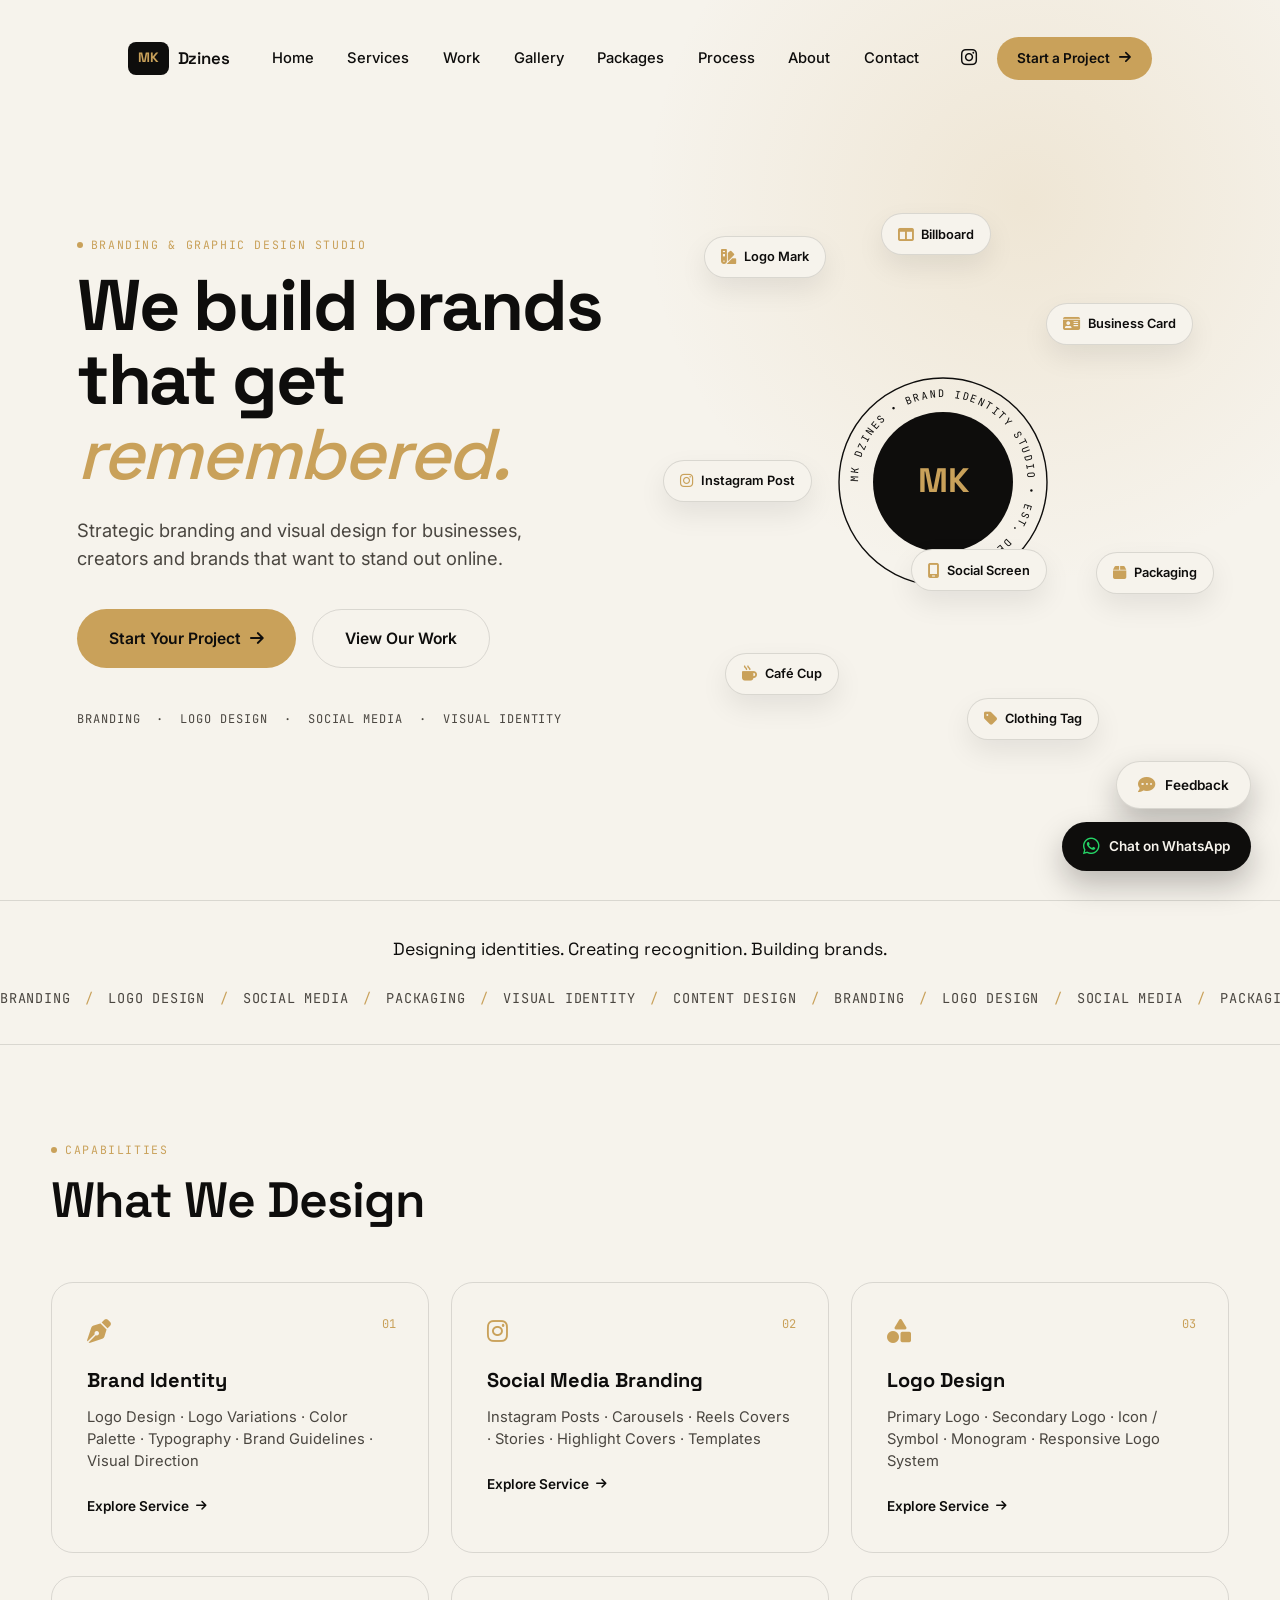
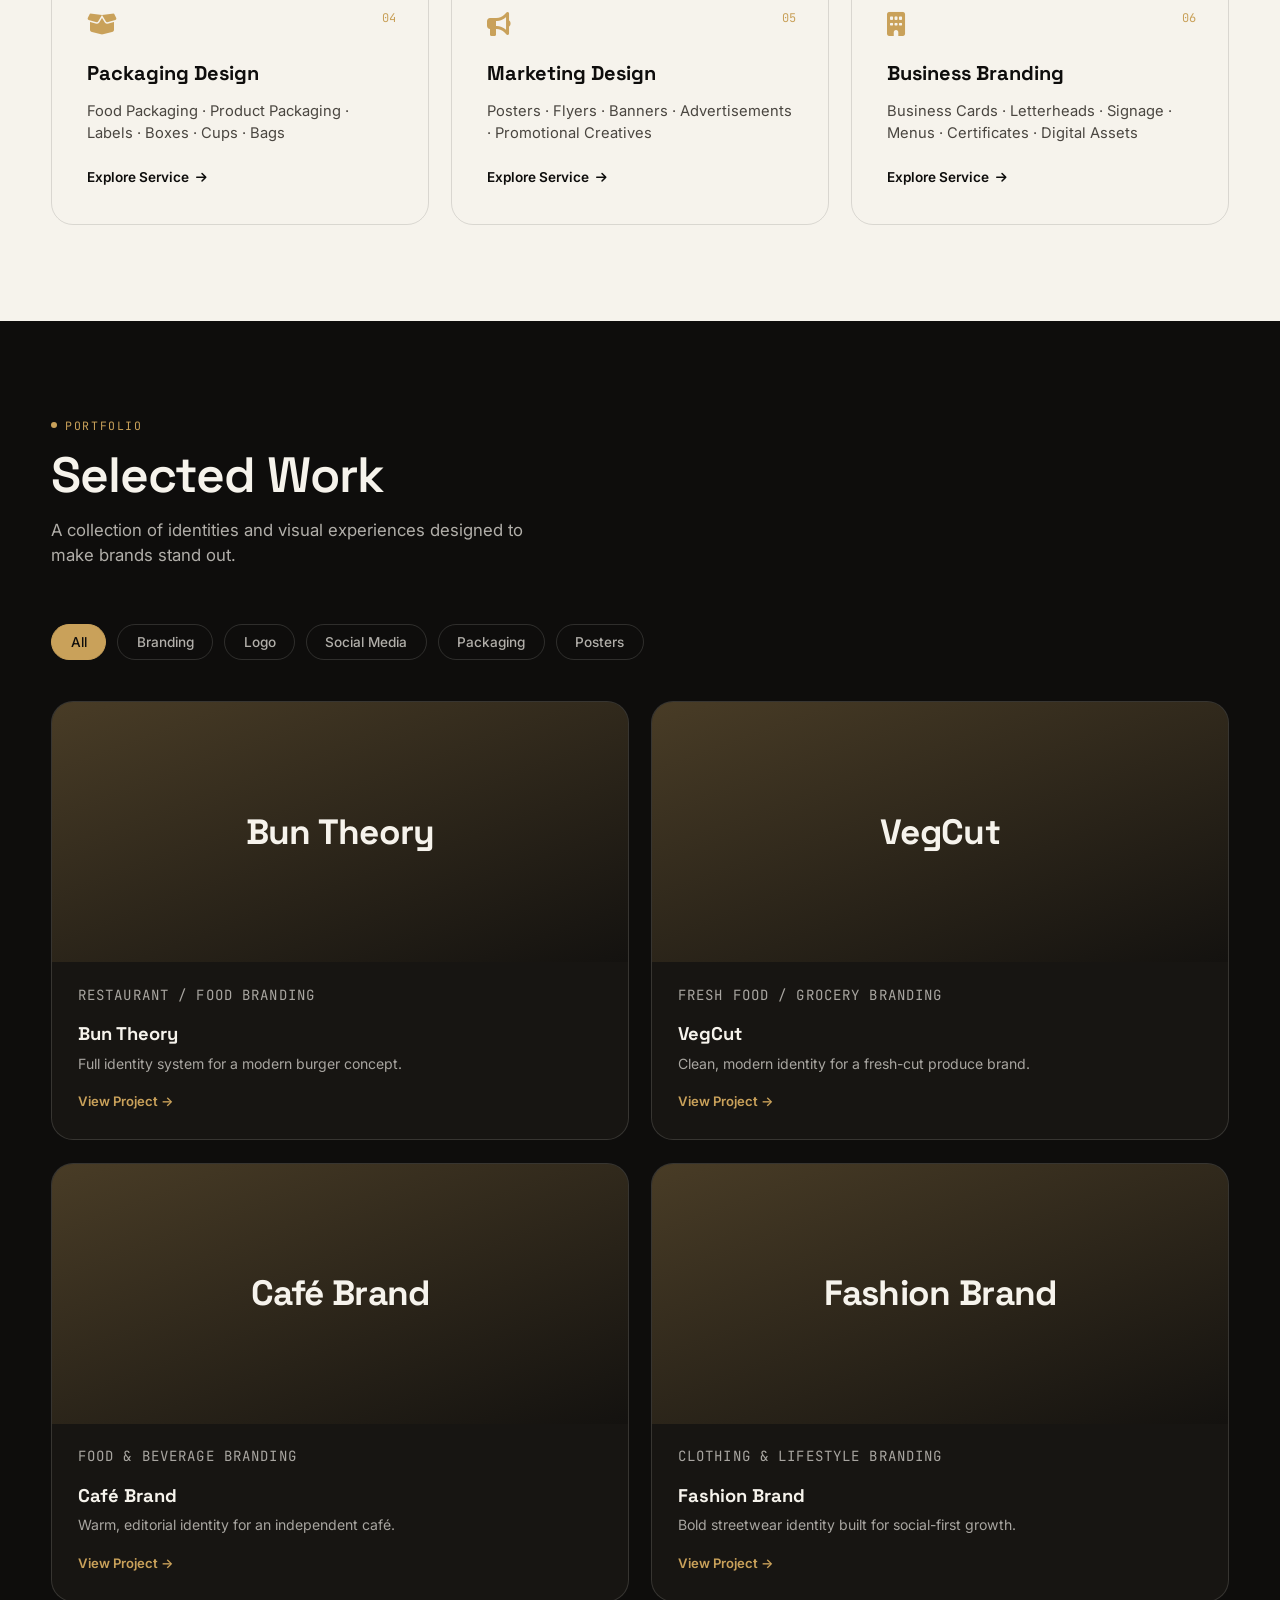
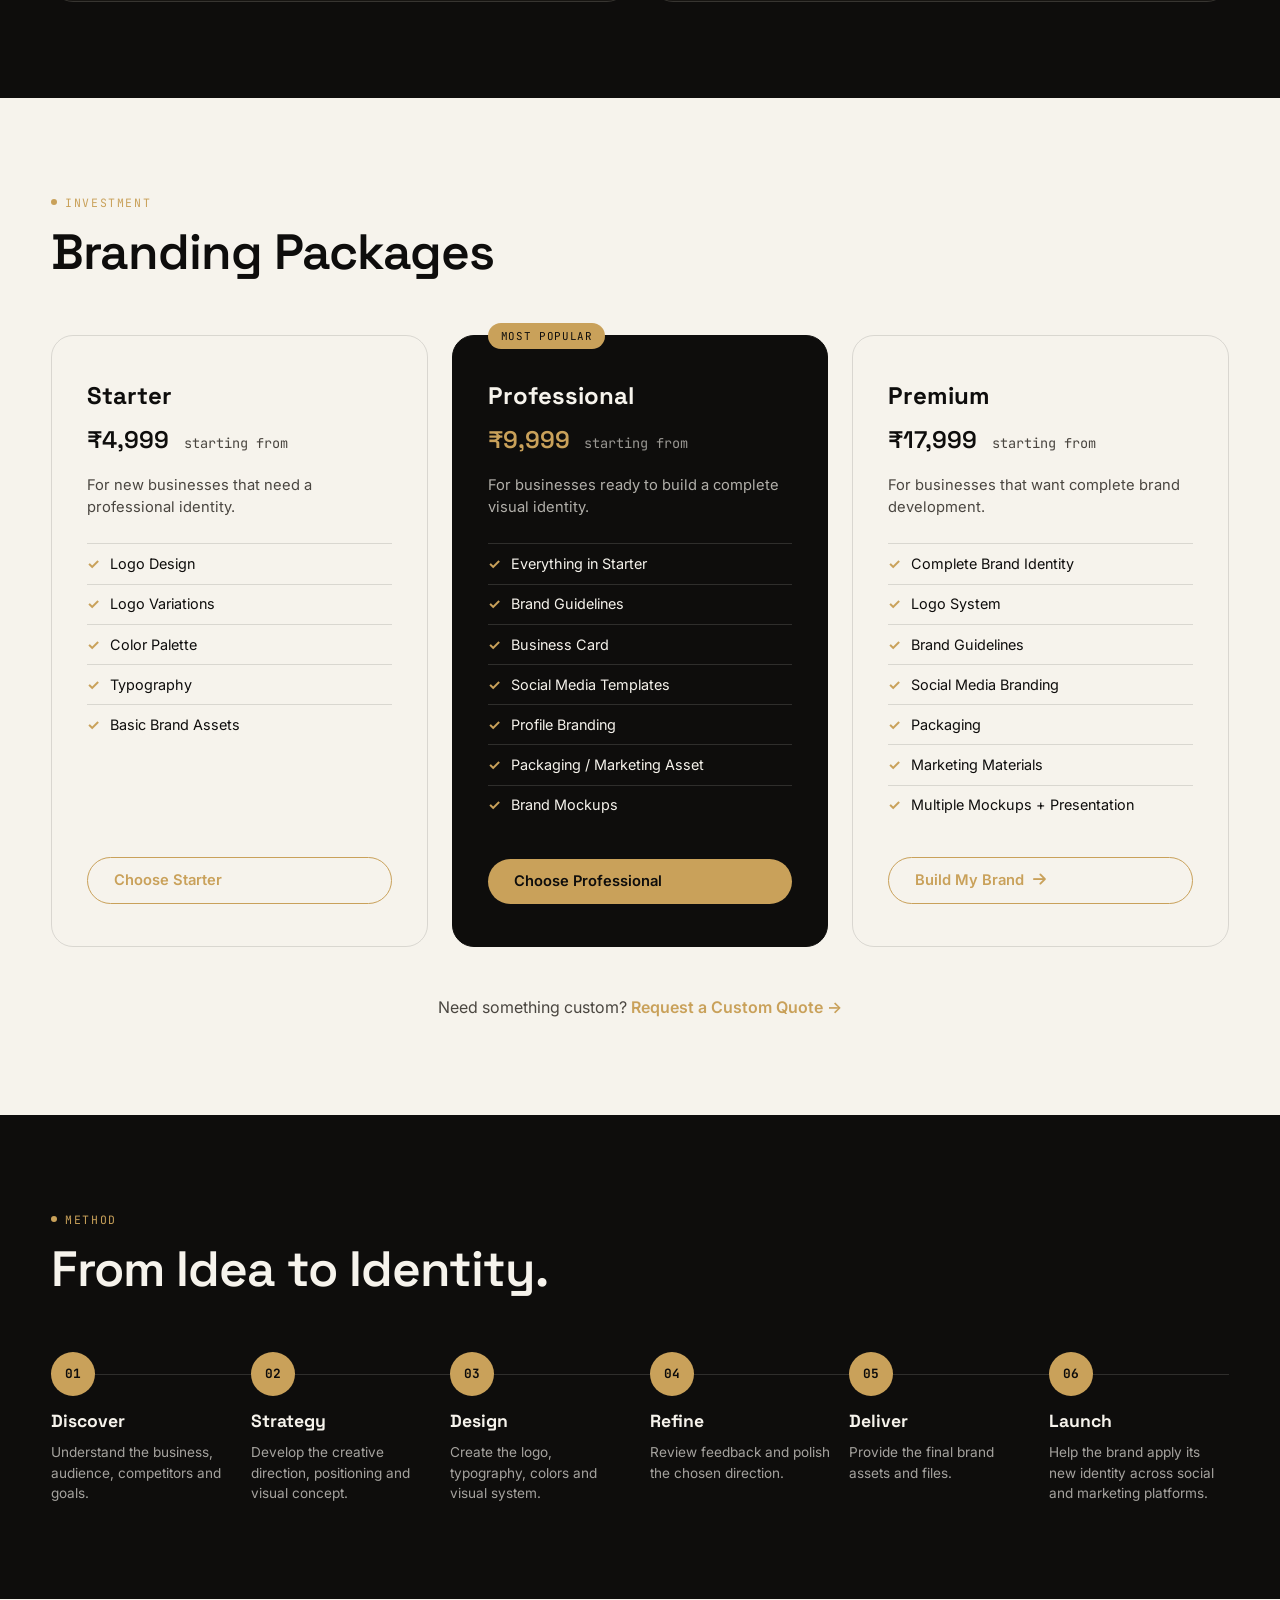
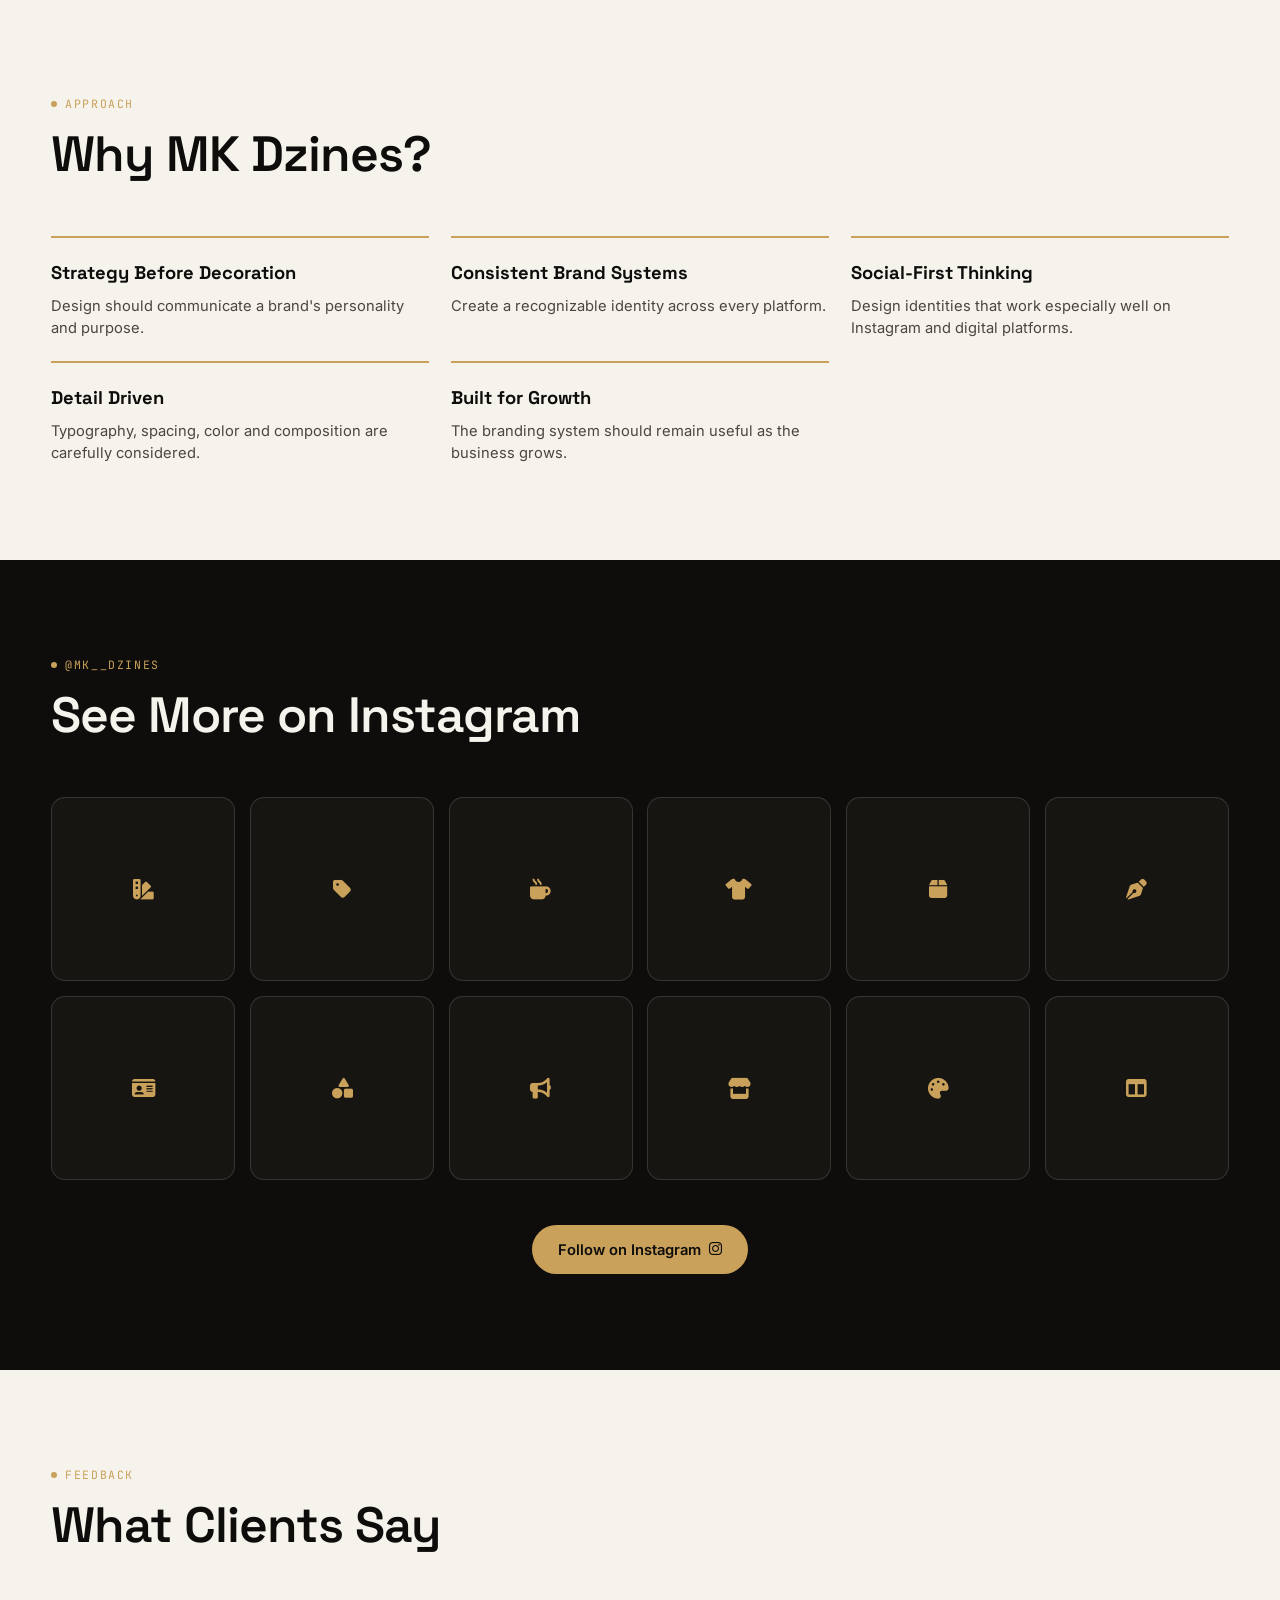
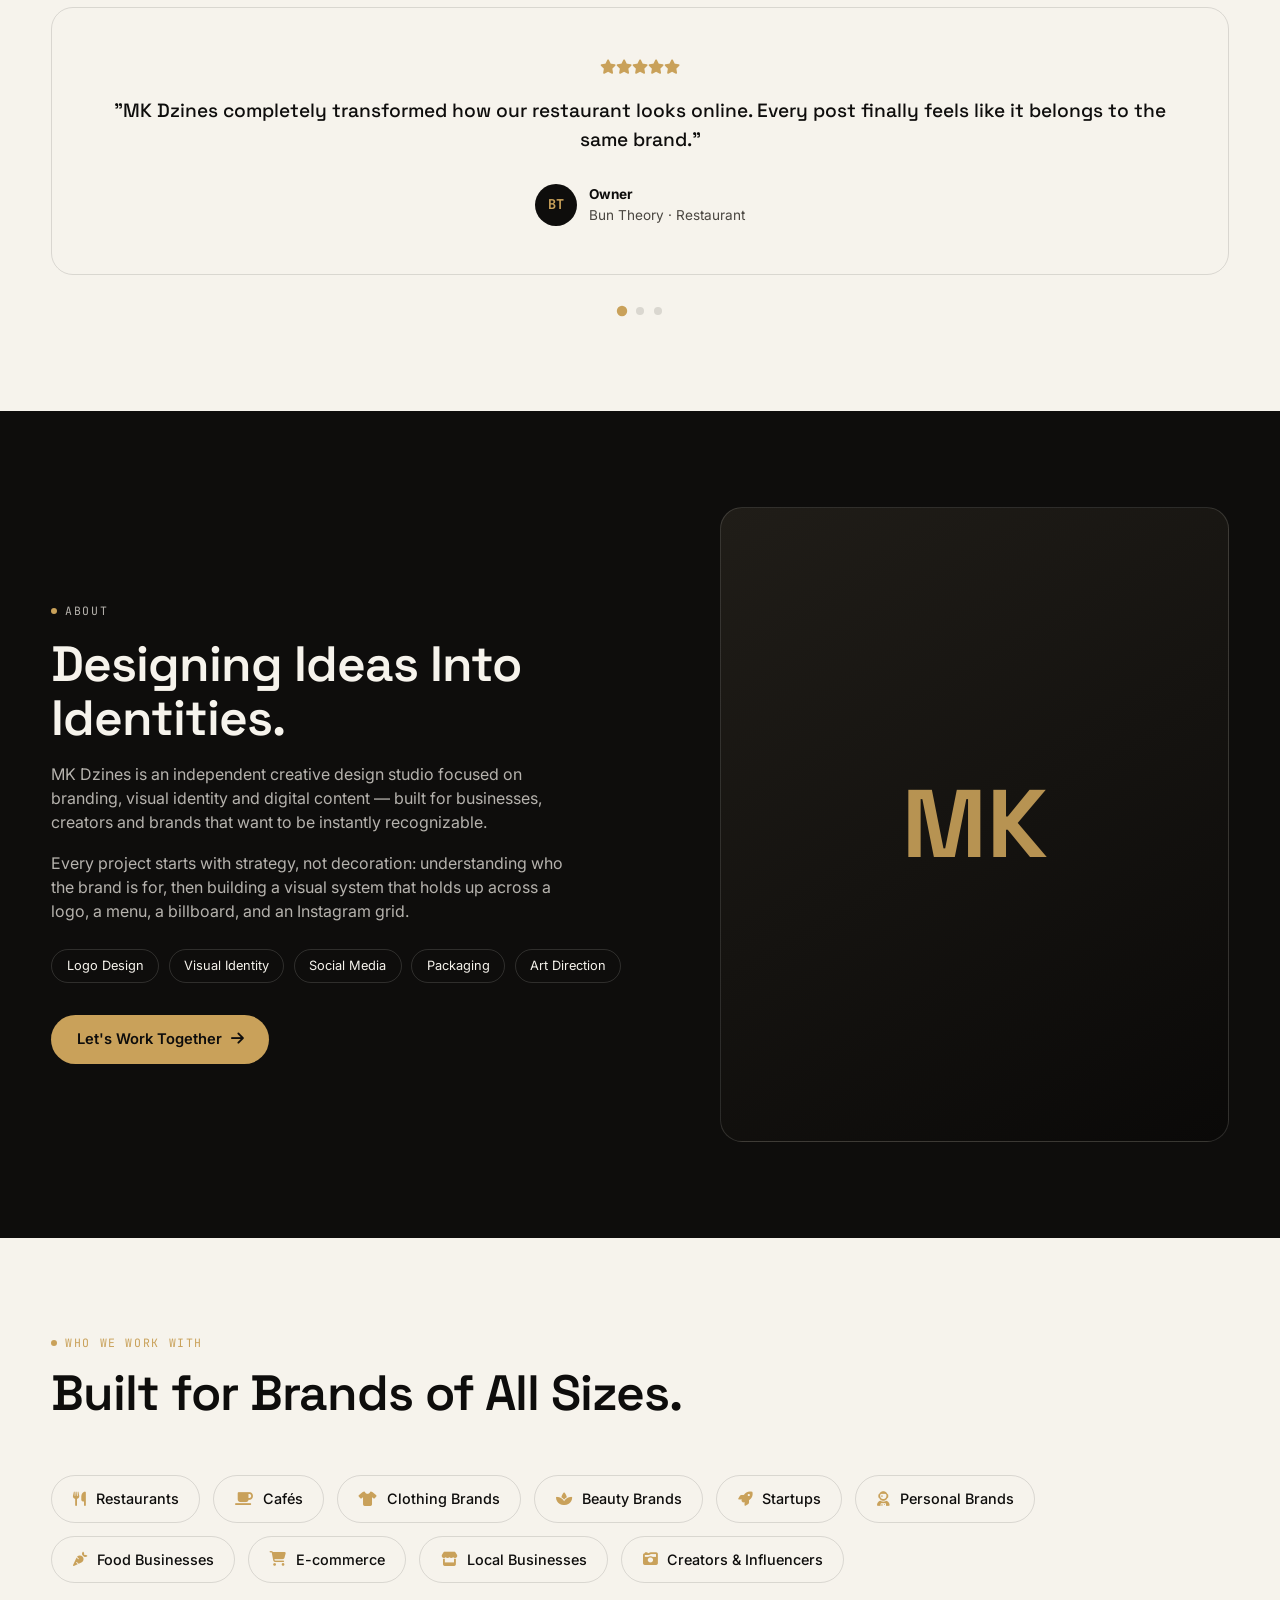
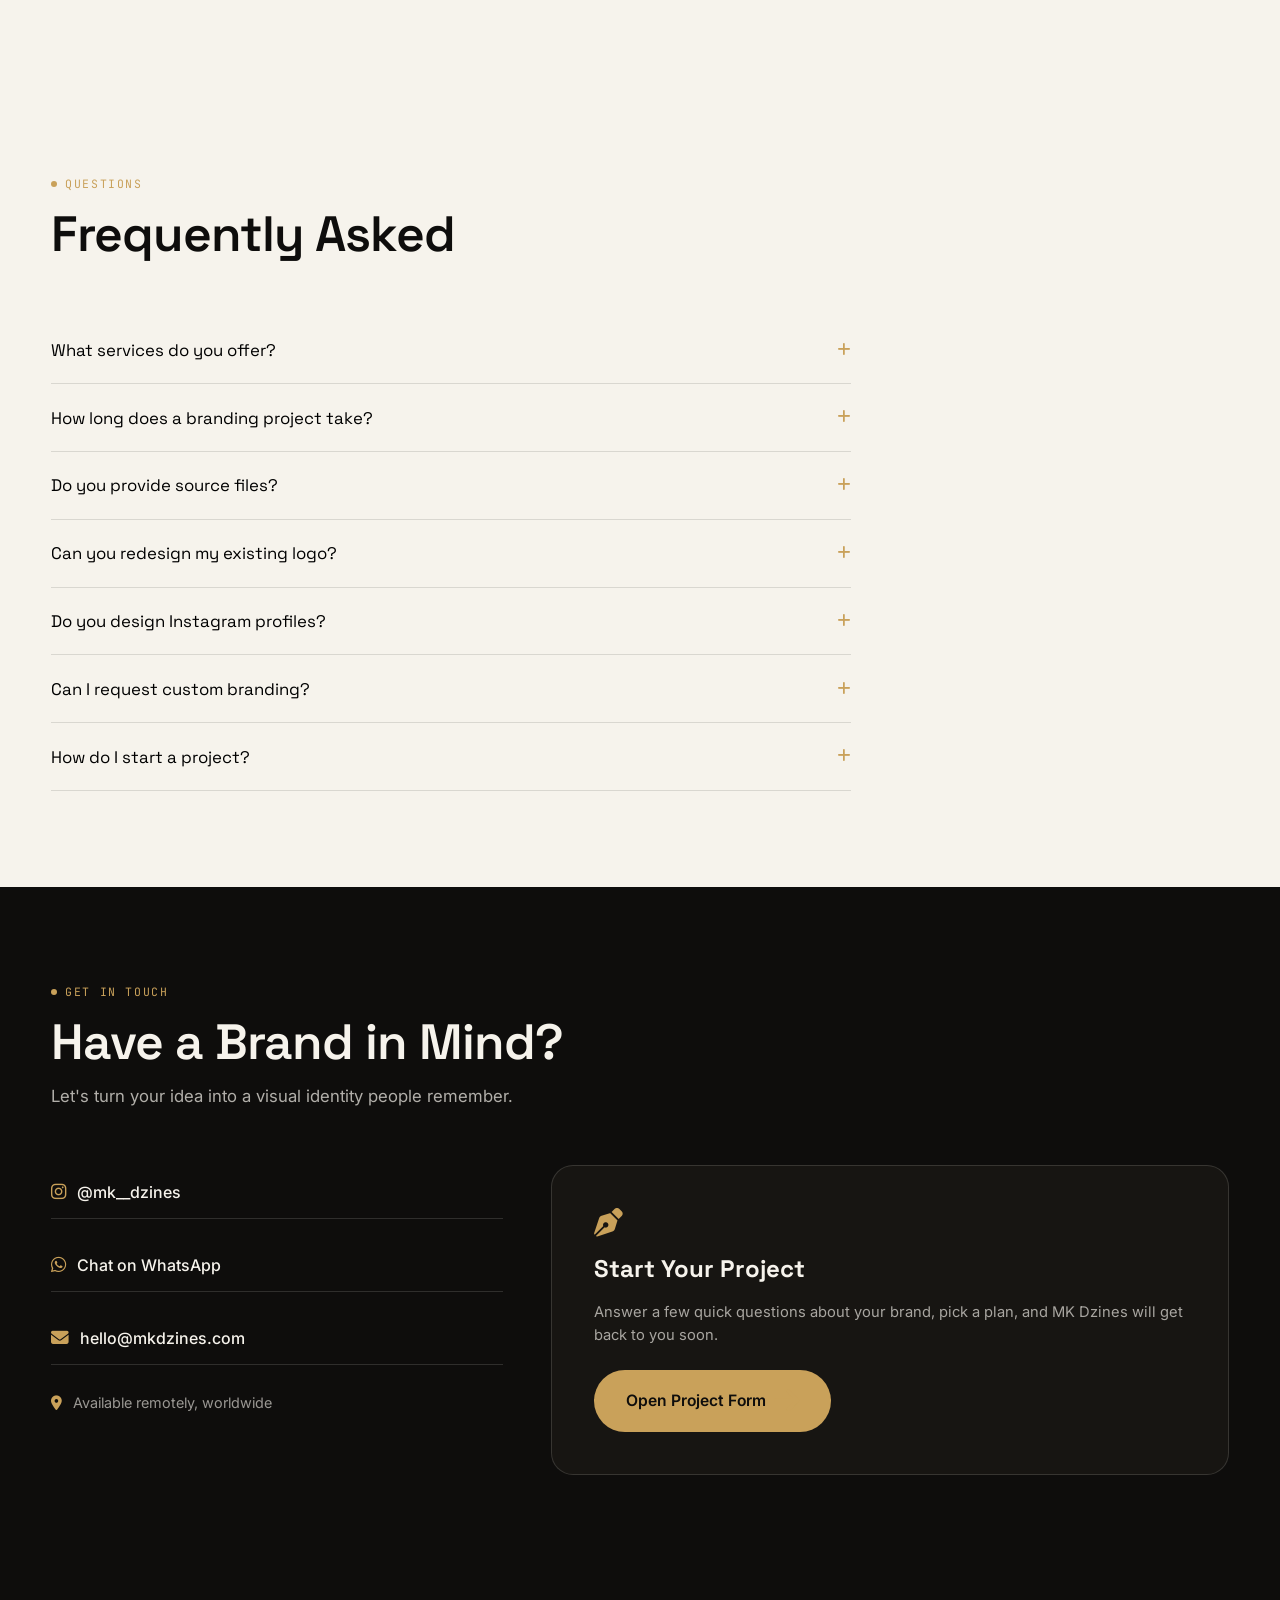
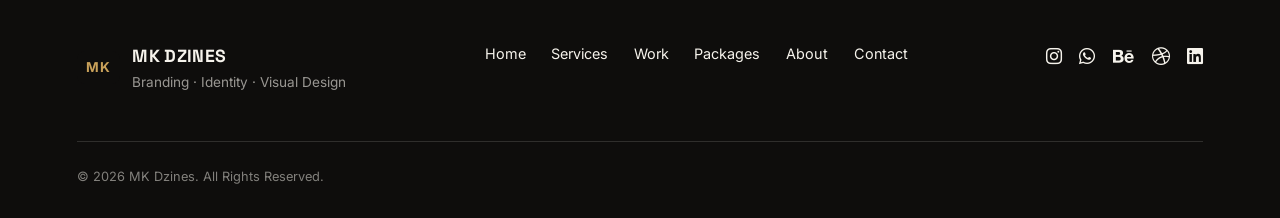
==== index.html @ af1e1bf8 "Update index.html" ====
<!DOCTYPE html>
<html lang="en">
<head>
<meta charset="UTF-8">
<meta name="viewport" content="width=device-width, initial-scale=1.0">
<title>MK Dzines — Branding & Graphic Design Studio</title>
<meta name="description" content="MK Dzines creates professional brand identities, logo designs, social media branding and visual experiences for modern businesses and creators.">
<meta property="og:title" content="MK Dzines — Branding & Graphic Design Studio">
<meta property="og:description" content="Strategic branding and visual design for businesses, creators and brands that want to stand out online.">
<link rel="preconnect" href="https://fonts.googleapis.com">
<link rel="preconnect" href="https://fonts.gstatic.com" crossorigin>
<link href="https://fonts.googleapis.com/css2?family=Space+Grotesk:wght@400;500;600;700&family=Inter:wght@400;500;600;700&family=JetBrains+Mono:wght@400;500&display=swap" rel="stylesheet">
<link rel="stylesheet" href="https://cdnjs.cloudflare.com/ajax/libs/font-awesome/6.5.1/css/all.min.css">
<link rel="stylesheet" href="style.css">
<link rel="stylesheet" href="responsive.css">
</head>
<body>

<!-- ===== NAV ===== -->
<header class="site-header" id="siteHeader">
  <div class="nav-wrap">
    <a href="#home" class="logo">
      <span class="logo-mark">MK</span>
      <span class="logo-text">Dzines</span>
    </a>

    <nav class="nav-links" id="navLinks">
      <a href="#home">Home</a>
      <a href="#services">Services</a>
      <a href="#work">Work</a>
      <a href="gallery.html">Gallery</a>
      <a href="#packages">Packages</a>
      <a href="#process">Process</a>
      <a href="#about">About</a>
      <a href="#contact">Contact</a>
    </nav>

    <div class="nav-right">
      <a href="https://instagram.com/mk__dzines" target="_blank" rel="noopener" class="ig-icon" aria-label="Instagram">
        <i class="fa-brands fa-instagram"></i>
      </a>
      <a href="#" class="btn btn-gold nav-cta js-open-project">Start a Project <i class="fa-solid fa-arrow-right"></i></a>
      <button class="hamburger" id="hamburger" aria-label="Open menu" aria-expanded="false">
        <span></span><span></span><span></span>
      </button>
    </div>
  </div>
</header>

<!-- ===== MOBILE MENU ===== -->
<div class="mobile-menu" id="mobileMenu">
  <a href="#home">Home</a>
  <a href="#services">Services</a>
  <a href="#work">Work</a>
  <a href="gallery.html">Gallery</a>
  <a href="#packages">Packages</a>
  <a href="#process">Process</a>
  <a href="#about">About</a>
  <a href="#contact">Contact</a>
  <a href="#" class="btn btn-gold js-open-project" style="margin-top:1.5rem;">Start a Project</a>
  <a href="https://instagram.com/mk__dzines" target="_blank" rel="noopener" class="mobile-ig"><i class="fa-brands fa-instagram"></i> @mk__dzines</a>
</div>

<!-- ===== HERO ===== -->
<section class="hero" id="home">
  <div class="hero-inner">
    <p class="eyebrow"><span class="eyebrow-dot"></span>Branding &amp; Graphic Design Studio</p>
    <h1 class="hero-headline">We build brands<br>that get <span class="ital">remembered.</span></h1>
    <p class="hero-sub">Strategic branding and visual design for businesses, creators and brands that want to stand out online.</p>

    <div class="hero-ctas">
      <a href="#" class="btn btn-gold btn-lg js-open-project">Start Your Project <i class="fa-solid fa-arrow-right"></i></a>
      <a href="#work" class="btn btn-ghost btn-lg">View Our Work</a>
    </div>

    <p class="hero-credibility">Branding &nbsp;·&nbsp; Logo Design &nbsp;·&nbsp; Social Media &nbsp;·&nbsp; Visual Identity</p>
  </div>

  <div class="hero-stage" id="heroStage">
    <div class="stamp-wrap">
      <svg class="stamp" viewBox="0 0 220 220" id="stampSvg">
        <defs>
          <path id="stampCircle" d="M 110, 110 m -85, 0 a 85,85 0 1,1 170,0 a 85,85 0 1,1 -170,0"/>
        </defs>
        <circle cx="110" cy="110" r="104" class="stamp-ring-outer"/>
        <circle cx="110" cy="110" r="70" class="stamp-ring-inner"/>
        <text class="stamp-text">
          <textPath href="#stampCircle" startOffset="0%">MK DZINES • BRAND IDENTITY STUDIO • EST. DESIGN •</textPath>
        </text>
        <text x="110" y="120" text-anchor="middle" class="stamp-center">MK</text>
      </svg>
    </div>

    <div class="chip chip-1"><i class="fa-solid fa-swatchbook"></i><span>Logo Mark</span></div>
    <div class="chip chip-2"><i class="fa-solid fa-id-card"></i><span>Business Card</span></div>
    <div class="chip chip-3"><i class="fa-brands fa-instagram"></i><span>Instagram Post</span></div>
    <div class="chip chip-4"><i class="fa-solid fa-box"></i><span>Packaging</span></div>
    <div class="chip chip-5"><i class="fa-solid fa-mug-hot"></i><span>Café Cup</span></div>
    <div class="chip chip-6"><i class="fa-solid fa-tag"></i><span>Clothing Tag</span></div>
    <div class="chip chip-7"><i class="fa-solid fa-table-columns"></i><span>Billboard</span></div>
    <div class="chip chip-8"><i class="fa-solid fa-mobile-screen"></i><span>Social Screen</span></div>
  </div>
</section>

<!-- ===== TRUST STRIP ===== -->
<section class="trust-strip">
  <p class="trust-line">Designing identities. Creating recognition. Building brands.</p>
  <div class="marquee">
    <div class="marquee-track">
      <span>BRANDING</span><span class="dot">/</span><span>LOGO DESIGN</span><span class="dot">/</span><span>SOCIAL MEDIA</span><span class="dot">/</span><span>PACKAGING</span><span class="dot">/</span><span>VISUAL IDENTITY</span><span class="dot">/</span><span>CONTENT DESIGN</span><span class="dot">/</span>
      <span>BRANDING</span><span class="dot">/</span><span>LOGO DESIGN</span><span class="dot">/</span><span>SOCIAL MEDIA</span><span class="dot">/</span><span>PACKAGING</span><span class="dot">/</span><span>VISUAL IDENTITY</span><span class="dot">/</span><span>CONTENT DESIGN</span><span class="dot">/</span>
    </div>
  </div>
</section>

<!-- ===== SERVICES ===== -->
<section class="section" id="services">
  <div class="section-head">
    <p class="eyebrow"><span class="eyebrow-dot"></span>Capabilities</p>
    <h2 class="section-title">What We Design</h2>
  </div>

  <div class="services-grid">
    <div class="service-card">
      <span class="service-num">01</span>
      <i class="fa-solid fa-pen-nib service-icon"></i>
      <h3>Brand Identity</h3>
      <p>Logo Design · Logo Variations · Color Palette · Typography · Brand Guidelines · Visual Direction</p>
      <a href="#" class="service-link js-open-project">Explore Service <i class="fa-solid fa-arrow-right"></i></a>
    </div>
    <div class="service-card">
      <span class="service-num">02</span>
      <i class="fa-brands fa-instagram service-icon"></i>
      <h3>Social Media Branding</h3>
      <p>Instagram Posts · Carousels · Reels Covers · Stories · Highlight Covers · Templates</p>
      <a href="#" class="service-link js-open-project">Explore Service <i class="fa-solid fa-arrow-right"></i></a>
    </div>
    <div class="service-card">
      <span class="service-num">03</span>
      <i class="fa-solid fa-shapes service-icon"></i>
      <h3>Logo Design</h3>
      <p>Primary Logo · Secondary Logo · Icon / Symbol · Monogram · Responsive Logo System</p>
      <a href="#" class="service-link js-open-project">Explore Service <i class="fa-solid fa-arrow-right"></i></a>
    </div>
    <div class="service-card">
      <span class="service-num">04</span>
      <i class="fa-solid fa-box-open service-icon"></i>
      <h3>Packaging Design</h3>
      <p>Food Packaging · Product Packaging · Labels · Boxes · Cups · Bags</p>
      <a href="#" class="service-link js-open-project">Explore Service <i class="fa-solid fa-arrow-right"></i></a>
    </div>
    <div class="service-card">
      <span class="service-num">05</span>
      <i class="fa-solid fa-bullhorn service-icon"></i>
      <h3>Marketing Design</h3>
      <p>Posters · Flyers · Banners · Advertisements · Promotional Creatives</p>
      <a href="#" class="service-link js-open-project">Explore Service <i class="fa-solid fa-arrow-right"></i></a>
    </div>
    <div class="service-card">
      <span class="service-num">06</span>
      <i class="fa-solid fa-building service-icon"></i>
      <h3>Business Branding</h3>
      <p>Business Cards · Letterheads · Signage · Menus · Certificates · Digital Assets</p>
      <a href="#" class="service-link js-open-project">Explore Service <i class="fa-solid fa-arrow-right"></i></a>
    </div>
  </div>
</section>

<!-- ===== PORTFOLIO ===== -->
<section class="section section-dark" id="work">
  <div class="section-head">
    <p class="eyebrow"><span class="eyebrow-dot"></span>Portfolio</p>
    <h2 class="section-title">Selected Work</h2>
    <p class="section-sub">A collection of identities and visual experiences designed to make brands stand out.</p>
  </div>

  <div class="filter-row" id="filterRow">
    <button class="filter-btn active" data-filter="all">All</button>
    <button class="filter-btn" data-filter="branding">Branding</button>
    <button class="filter-btn" data-filter="logo">Logo</button>
    <button class="filter-btn" data-filter="social">Social Media</button>
    <button class="filter-btn" data-filter="packaging">Packaging</button>
    <button class="filter-btn" data-filter="posters">Posters</button>
  </div>

  <div class="portfolio-grid" id="portfolioGrid">
    <!-- injected by JS -->
  </div>
</section>

<!-- ===== PACKAGES ===== -->
<section class="section" id="packages">
  <div class="section-head">
    <p class="eyebrow"><span class="eyebrow-dot"></span>Investment</p>
    <h2 class="section-title">Branding Packages</h2>
  </div>

  <div class="packages-grid">
    <div class="package-card">
      <h3>Starter</h3>
      <p class="package-price"><span>₹4,999</span> starting from</p>
      <p class="package-desc">For new businesses that need a professional identity.</p>
      <ul>
        <li>Logo Design</li>
        <li>Logo Variations</li>
        <li>Color Palette</li>
        <li>Typography</li>
        <li>Basic Brand Assets</li>
      </ul>
      <button type="button" class="btn btn-outline-gold pkg-btn" data-pkg="starter">Choose Starter</button>
    </div>

    <div class="package-card package-featured">
      <span class="package-badge">Most Popular</span>
      <h3>Professional</h3>
      <p class="package-price"><span>₹9,999</span> starting from</p>
      <p class="package-desc">For businesses ready to build a complete visual identity.</p>
      <ul>
        <li>Everything in Starter</li>
        <li>Brand Guidelines</li>
        <li>Business Card</li>
        <li>Social Media Templates</li>
        <li>Profile Branding</li>
        <li>Packaging / Marketing Asset</li>
        <li>Brand Mockups</li>
      </ul>
      <button type="button" class="btn btn-gold pkg-btn" data-pkg="professional">Choose Professional</button>
    </div>

    <div class="package-card">
      <h3>Premium</h3>
      <p class="package-price"><span>₹17,999</span> starting from</p>
      <p class="package-desc">For businesses that want complete brand development.</p>
      <ul>
        <li>Complete Brand Identity</li>
        <li>Logo System</li>
        <li>Brand Guidelines</li>
        <li>Social Media Branding</li>
        <li>Packaging</li>
        <li>Marketing Materials</li>
        <li>Multiple Mockups + Presentation</li>
      </ul>
      <button type="button" class="btn btn-outline-gold pkg-btn" data-pkg="premium">Build My Brand <i class="fa-solid fa-arrow-right"></i></button>
    </div>
  </div>

  <p class="custom-quote">Need something custom? <a href="#" class="js-open-project" data-pkg="custom">Request a Custom Quote →</a></p>
</section>

<!-- ===== PROCESS ===== -->
<section class="section section-dark" id="process">
  <div class="section-head">
    <p class="eyebrow"><span class="eyebrow-dot"></span>Method</p>
    <h2 class="section-title">From Idea to Identity.</h2>
  </div>

  <div class="process-timeline">
    <div class="process-step">
      <span class="process-num">01</span>
      <h3>Discover</h3>
      <p>Understand the business, audience, competitors and goals.</p>
    </div>
    <div class="process-step">
      <span class="process-num">02</span>
      <h3>Strategy</h3>
      <p>Develop the creative direction, positioning and visual concept.</p>
    </div>
    <div class="process-step">
      <span class="process-num">03</span>
      <h3>Design</h3>
      <p>Create the logo, typography, colors and visual system.</p>
    </div>
    <div class="process-step">
      <span class="process-num">04</span>
      <h3>Refine</h3>
      <p>Review feedback and polish the chosen direction.</p>
    </div>
    <div class="process-step">
      <span class="process-num">05</span>
      <h3>Deliver</h3>
      <p>Provide the final brand assets and files.</p>
    </div>
    <div class="process-step">
      <span class="process-num">06</span>
      <h3>Launch</h3>
      <p>Help the brand apply its new identity across social and marketing platforms.</p>
    </div>
  </div>
</section>

<!-- ===== WHY MK DZINES ===== -->
<section class="section" id="why">
  <div class="section-head">
    <p class="eyebrow"><span class="eyebrow-dot"></span>Approach</p>
    <h2 class="section-title">Why MK Dzines?</h2>
  </div>
  <div class="why-grid">
    <div class="why-item">
      <h3>Strategy Before Decoration</h3>
      <p>Design should communicate a brand's personality and purpose.</p>
    </div>
    <div class="why-item">
      <h3>Consistent Brand Systems</h3>
      <p>Create a recognizable identity across every platform.</p>
    </div>
    <div class="why-item">
      <h3>Social-First Thinking</h3>
      <p>Design identities that work especially well on Instagram and digital platforms.</p>
    </div>
    <div class="why-item">
      <h3>Detail Driven</h3>
      <p>Typography, spacing, color and composition are carefully considered.</p>
    </div>
    <div class="why-item">
      <h3>Built for Growth</h3>
      <p>The branding system should remain useful as the business grows.</p>
    </div>
  </div>
</section>

<!-- ===== INSTAGRAM ===== -->
<section class="section section-dark" id="instagram">
  <div class="section-head">
    <p class="eyebrow"><span class="eyebrow-dot"></span>@mk__dzines</p>
    <h2 class="section-title">See More on Instagram</h2>
  </div>
  <div class="ig-grid" id="igGrid"></div>
  <div class="ig-cta-wrap">
    <a href="https://instagram.com/mk__dzines" target="_blank" rel="noopener" class="btn btn-gold">Follow on Instagram <i class="fa-brands fa-instagram"></i></a>
  </div>
</section>

<!-- ===== TESTIMONIALS ===== -->
<section class="section" id="testimonials">
  <div class="section-head">
    <p class="eyebrow"><span class="eyebrow-dot"></span>Feedback</p>
    <h2 class="section-title">What Clients Say</h2>
  </div>

  <div class="testimonial-slider" id="testimonialSlider">
    <div class="testimonial-track" id="testimonialTrack">
      <div class="testimonial-card">
        <div class="stars"><i class="fa-solid fa-star"></i><i class="fa-solid fa-star"></i><i class="fa-solid fa-star"></i><i class="fa-solid fa-star"></i><i class="fa-solid fa-star"></i></div>
        <p>"MK Dzines completely transformed how our restaurant looks online. Every post finally feels like it belongs to the same brand."</p>
        <div class="testimonial-author">
          <div class="author-avatar">BT</div>
          <div><strong>Owner</strong><span>Bun Theory · Restaurant</span></div>
        </div>
      </div>
      <div class="testimonial-card">
        <div class="stars"><i class="fa-solid fa-star"></i><i class="fa-solid fa-star"></i><i class="fa-solid fa-star"></i><i class="fa-solid fa-star"></i><i class="fa-solid fa-star"></i></div>
        <p>"The logo system and packaging they designed made us look ten times more premium than we actually paid for."</p>
        <div class="testimonial-author">
          <div class="author-avatar">VC</div>
          <div><strong>Founder</strong><span>VegCut · Fresh Food</span></div>
        </div>
      </div>
      <div class="testimonial-card">
        <div class="stars"><i class="fa-solid fa-star"></i><i class="fa-solid fa-star"></i><i class="fa-solid fa-star"></i><i class="fa-solid fa-star"></i><i class="fa-solid fa-star"></i></div>
        <p>"Fast, clear communication and a final identity that actually matched our vision — not a generic template."</p>
        <div class="testimonial-author">
          <div class="author-avatar">CB</div>
          <div><strong>Founder</strong><span>Café Brand · F&amp;B</span></div>
        </div>
      </div>
    </div>
  </div>
  <div class="slider-dots" id="sliderDots"></div>
</section>

<!-- ===== ABOUT ===== -->
<section class="section section-dark" id="about">
  <div class="about-grid">
    <div class="about-copy">
      <p class="eyebrow"><span class="eyebrow-dot"></span>About</p>
      <h2 class="section-title">Designing Ideas Into Identities.</h2>
      <p>MK Dzines is an independent creative design studio focused on branding, visual identity and digital content — built for businesses, creators and brands that want to be instantly recognizable.</p>
      <p>Every project starts with strategy, not decoration: understanding who the brand is for, then building a visual system that holds up across a logo, a menu, a billboard, and an Instagram grid.</p>
      <div class="about-tags">
        <span>Logo Design</span><span>Visual Identity</span><span>Social Media</span><span>Packaging</span><span>Art Direction</span>
      </div>
      <a href="#" class="btn btn-gold js-open-project">Let's Work Together <i class="fa-solid fa-arrow-right"></i></a>
    </div>
    <div class="about-visual">
      <div class="about-frame">
        <span class="about-frame-mark">MK</span>
      </div>
    </div>
  </div>
</section>

<!-- ===== INDUSTRIES ===== -->
<section class="section" id="industries">
  <div class="section-head">
    <p class="eyebrow"><span class="eyebrow-dot"></span>Who We Work With</p>
    <h2 class="section-title">Built for Brands of All Sizes.</h2>
  </div>
  <div class="industries-grid">
    <div class="industry-chip"><i class="fa-solid fa-utensils"></i>Restaurants</div>
    <div class="industry-chip"><i class="fa-solid fa-mug-saucer"></i>Cafés</div>
    <div class="industry-chip"><i class="fa-solid fa-shirt"></i>Clothing Brands</div>
    <div class="industry-chip"><i class="fa-solid fa-spa"></i>Beauty Brands</div>
    <div class="industry-chip"><i class="fa-solid fa-rocket"></i>Startups</div>
    <div class="industry-chip"><i class="fa-solid fa-user-astronaut"></i>Personal Brands</div>
    <div class="industry-chip"><i class="fa-solid fa-carrot"></i>Food Businesses</div>
    <div class="industry-chip"><i class="fa-solid fa-cart-shopping"></i>E-commerce</div>
    <div class="industry-chip"><i class="fa-solid fa-store"></i>Local Businesses</div>
    <div class="industry-chip"><i class="fa-solid fa-camera-retro"></i>Creators &amp; Influencers</div>
  </div>
</section>

<!-- ===== FAQ ===== -->
<section class="section" id="faq">
  <div class="section-head">
    <p class="eyebrow"><span class="eyebrow-dot"></span>Questions</p>
    <h2 class="section-title">Frequently Asked</h2>
  </div>
  <div class="faq-list" id="faqList">
    <div class="faq-item">
      <button class="faq-q">What services do you offer? <i class="fa-solid fa-plus"></i></button>
      <div class="faq-a"><p>Branding, logo design, social media design, packaging, marketing creatives and complete visual identity systems.</p></div>
    </div>
    <div class="faq-item">
      <button class="faq-q">How long does a branding project take? <i class="fa-solid fa-plus"></i></button>
      <div class="faq-a"><p>Most Starter projects take 1–2 weeks, Professional 2–3 weeks, and Premium 3–5 weeks depending on scope and feedback rounds.</p></div>
    </div>
    <div class="faq-item">
      <button class="faq-q">Do you provide source files? <i class="fa-solid fa-plus"></i></button>
      <div class="faq-a"><p>Yes — the files delivered depend on your package. Starter includes final exports; Professional and Premium include editable source files.</p></div>
    </div>
    <div class="faq-item">
      <button class="faq-q">Can you redesign my existing logo? <i class="fa-solid fa-plus"></i></button>
      <div class="faq-a"><p>Yes, rebranding and logo refreshes are a core part of what MK Dzines offers.</p></div>
    </div>
    <div class="faq-item">
      <button class="faq-q">Do you design Instagram profiles? <i class="fa-solid fa-plus"></i></button>
      <div class="faq-a"><p>Yes. This includes your profile picture, highlight covers, post templates and overall visual direction.</p></div>
    </div>
    <div class="faq-item">
      <button class="faq-q">Can I request custom branding? <i class="fa-solid fa-plus"></i></button>
      <div class="faq-a"><p>Yes — get in touch for a custom package built around your specific needs.</p></div>
    </div>
    <div class="faq-item">
      <button class="faq-q">How do I start a project? <i class="fa-solid fa-plus"></i></button>
      <div class="faq-a"><p>Click "Start a Project" anywhere on the site to open the quick inquiry form — MK Dzines will get back to you soon.</p></div>
    </div>
  </div>
</section>

<!-- ===== CONTACT / INQUIRY ===== -->
<section class="section section-dark" id="contact">
  <div class="section-head">
    <p class="eyebrow"><span class="eyebrow-dot"></span>Get in Touch</p>
    <h2 class="section-title">Have a Brand in Mind?</h2>
    <p class="section-sub">Let's turn your idea into a visual identity people remember.</p>
  </div>

  <div class="contact-grid">
    <div class="contact-info">
      <a href="https://instagram.com/mk__dzines" target="_blank" rel="noopener" class="contact-link"><i class="fa-brands fa-instagram"></i> @mk__dzines</a>
      <a href="https://wa.me/0000000000?text=Hi%20MK%20Dzines%2C%20I%27m%20interested%20in%20your%20branding%20services." target="_blank" rel="noopener" class="contact-link"><i class="fa-brands fa-whatsapp"></i> Chat on WhatsApp</a>
      <a href="mailto:hello@mkdzines.com" class="contact-link"><i class="fa-solid fa-envelope"></i> hello@mkdzines.com</a>
      <p class="contact-remote"><i class="fa-solid fa-location-dot"></i> Available remotely, worldwide</p>
    </div>

    <div class="contact-cta-card">
      <i class="fa-solid fa-pen-nib"></i>
      <h3>Start Your Project</h3>
      <p>Answer a few quick questions about your brand, pick a plan, and MK Dzines will get back to you soon.</p>
      <button type="button" class="btn btn-gold btn-lg js-open-project">Open Project Form <i class="fa-solid fa-arrow-right"></i></button>
    </div>
  </div>
</section>

<!-- ===== FOOTER ===== -->
<footer class="footer">
  <div class="footer-top">
    <div class="footer-brand">
      <span class="logo-mark">MK</span>
      <div>
        <h3>MK DZINES</h3>
        <p>Branding · Identity · Visual Design</p>
      </div>
    </div>
    <nav class="footer-nav">
      <a href="#home">Home</a>
      <a href="#services">Services</a>
      <a href="#work">Work</a>
      <a href="#packages">Packages</a>
      <a href="#about">About</a>
      <a href="#contact">Contact</a>
    </nav>
    <div class="footer-social">
      <a href="https://instagram.com/mk__dzines" target="_blank" rel="noopener" aria-label="Instagram"><i class="fa-brands fa-instagram"></i></a>
      <a href="#" target="_blank" rel="noopener" aria-label="WhatsApp"><i class="fa-brands fa-whatsapp"></i></a>
      <a href="#" target="_blank" rel="noopener" aria-label="Behance"><i class="fa-brands fa-behance"></i></a>
      <a href="#" target="_blank" rel="noopener" aria-label="Dribbble"><i class="fa-brands fa-dribbble"></i></a>
      <a href="#" target="_blank" rel="noopener" aria-label="LinkedIn"><i class="fa-brands fa-linkedin"></i></a>
    </div>
  </div>
  <p class="footer-bottom">© 2026 MK Dzines. All Rights Reserved.</p>
</footer>

<!-- ===== FLOATING ACTION BUTTONS ===== -->
<div class="float-stack">
  <button type="button" class="float-btn feedback-float" id="feedbackFloatBtn">
    <i class="fa-solid fa-comment-dots"></i>
    <span>Feedback</span>
  </button>
  <a href="https://wa.me/0000000000?text=Hi%20MK%20Dzines%2C%20I%27m%20interested%20in%20your%20branding%20services." target="_blank" rel="noopener" class="float-btn whatsapp-float">
    <i class="fa-brands fa-whatsapp"></i>
    <span>Chat on WhatsApp</span>
  </a>
</div>

<!-- ===== CASE STUDY MODAL ===== -->
<div class="modal-overlay" id="modalOverlay">
  <div class="modal-box" id="modalBox">
    <button class="modal-close" id="modalClose" aria-label="Close"><i class="fa-solid fa-xmark"></i></button>
    <div id="modalContent"></div>
  </div>
</div>

<!-- ===== PAYMENT MODAL ===== -->
<div class="modal-overlay" id="paymentOverlay">
  <div class="modal-box payment-box" id="paymentBox">
    <button class="modal-close" id="paymentClose" aria-label="Close"><i class="fa-solid fa-xmark"></i></button>
    <p class="modal-eyebrow">Secure Payment</p>
    <h2 id="paymentPkgName">Professional Package</h2>
    <p class="payment-amount">₹<span id="paymentAmount">9,999</span> <span class="payment-note">starting from</span></p>
    <p class="payment-desc" id="paymentDesc">Scan the QR code with any UPI app to pay, or use the bank details below. Add your name and package as the payment note so we can confirm it quickly.</p>

    <div class="payment-grid">
      <div class="payment-qr-wrap">
        <img id="paymentQR" alt="Payment QR code" width="200" height="200">
        <p class="qr-caption">Scan to pay via UPI</p>
      </div>
      <div class="payment-details">
        <div class="payment-row"><strong>UPI ID</strong><span>mkdzines@upi</span></div>
        <div class="payment-row"><strong>Account Name</strong><span>MK Dzines</span></div>
        <div class="payment-row"><strong>Bank</strong><span>Add bank name</span></div>
        <div class="payment-row"><strong>Account No.</strong><span>XXXX XXXX XXXX</span></div>
        <div class="payment-row"><strong>IFSC</strong><span>ADD0IFSC</span></div>
        <p class="payment-hint"><i class="fa-solid fa-circle-info"></i> Replace these placeholder details with your real UPI ID and bank account before going live.</p>
      </div>
    </div>

    <a href="#" id="paymentConfirmBtn" target="_blank" rel="noopener" class="btn btn-gold payment-confirm">I've Paid — Confirm on WhatsApp <i class="fa-brands fa-whatsapp"></i></a>
  </div>
</div>

<!-- ===== PROJECT INQUIRY MODAL ===== -->
<div class="modal-overlay" id="projectOverlay">
  <div class="modal-box project-modal-box" id="projectBox">
    <button class="modal-close" id="projectClose" aria-label="Close"><i class="fa-solid fa-xmark"></i></button>
    <p class="modal-eyebrow">Start a Project</p>
    <h2>Tell Us About Your Brand</h2>

    <form class="inquiry-form" id="inquiryForm">
      <div class="form-progress">
        <span class="form-step-dot active" data-step="1">1</span>
        <span class="form-step-line"></span>
        <span class="form-step-dot" data-step="2">2</span>
        <span class="form-step-line"></span>
        <span class="form-step-dot" data-step="3">3</span>
        <span class="form-step-line"></span>
        <span class="form-step-dot" data-step="4">4</span>
      </div>

      <div class="form-step active" data-step="1">
        <h3>About You</h3>
        <input type="text" placeholder="Name" required>
        <input type="email" placeholder="Email" required>
        <input type="tel" placeholder="WhatsApp Number" required>
        <input type="text" placeholder="Business / Brand Name">
        <button type="button" class="btn btn-gold form-next">Next <i class="fa-solid fa-arrow-right"></i></button>
      </div>

      <div class="form-step" data-step="2">
        <h3>Project Type</h3>
        <select required>
          <option value="" disabled selected>What do you need?</option>
          <option>Logo Design</option>
          <option>Complete Branding</option>
          <option>Social Media Branding</option>
          <option>Packaging</option>
          <option>Poster / Marketing Design</option>
          <option>Rebranding</option>
          <option>Other</option>
        </select>
        <div class="form-row">
          <button type="button" class="btn btn-ghost form-back">Back</button>
          <button type="button" class="btn btn-gold form-next">Next <i class="fa-solid fa-arrow-right"></i></button>
        </div>
      </div>

      <div class="form-step" data-step="3">
        <h3>Choose Your Plan</h3>
        <p class="budget-hint">Pick the package closest to your budget — you can always adjust later.</p>
        <div class="budget-options" id="budgetOptions">
          <label class="budget-card" data-pkg="starter">
            <input type="radio" name="budget" value="starter" required>
            <span class="budget-card-top">
              <span class="budget-card-name">Starter</span>
              <span class="budget-card-price">₹4,999</span>
            </span>
            <span class="budget-card-desc">Logo, palette, typography &amp; basic brand assets</span>
          </label>
          <label class="budget-card" data-pkg="professional">
            <input type="radio" name="budget" value="professional" required>
            <span class="budget-card-top">
              <span class="budget-card-name">Professional</span>
              <span class="budget-card-price">₹9,999</span>
            </span>
            <span class="budget-card-desc">Everything in Starter + guidelines, business card &amp; social templates</span>
          </label>
          <label class="budget-card" data-pkg="premium">
            <input type="radio" name="budget" value="premium" required>
            <span class="budget-card-top">
              <span class="budget-card-name">Premium</span>
              <span class="budget-card-price">₹17,999</span>
            </span>
            <span class="budget-card-desc">Complete brand system, packaging &amp; marketing materials</span>
          </label>
          <label class="budget-card" data-pkg="custom">
            <input type="radio" name="budget" value="custom" required>
            <span class="budget-card-top">
              <span class="budget-card-name">Custom</span>
              <span class="budget-card-price">Let's talk</span>
            </span>
            <span class="budget-card-desc">Not sure yet — we'll suggest a plan for you</span>
          </label>
        </div>
        <p class="budget-error" id="budgetError">Please select a plan to continue.</p>
        <div class="form-row">
          <button type="button" class="btn btn-ghost form-back">Back</button>
          <button type="button" class="btn btn-gold form-next">Next <i class="fa-solid fa-arrow-right"></i></button>
        </div>
      </div>

      <div class="form-step" data-step="4">
        <h3>Project Details</h3>
        <textarea rows="4" placeholder="Tell us about your brand and what you need."></textarea>
        <input type="text" placeholder="Website or Instagram (optional)">
        <div class="form-row">
          <button type="button" class="btn btn-ghost form-back">Back</button>
          <button type="submit" class="btn btn-gold">Submit Project Inquiry <i class="fa-solid fa-arrow-right"></i></button>
        </div>
      </div>

      <div class="form-success" id="formSuccess">
        <i class="fa-solid fa-circle-check"></i>
        <h3>Thanks! Your project inquiry has been received.</h3>
        <p>MK Dzines will get back to you soon.</p>
        <div class="form-success-plan" id="formSuccessPlan"></div>
      </div>
    </form>
  </div>
</div>

<!-- ===== FEEDBACK MODAL ===== -->
<div class="modal-overlay" id="feedbackOverlay">
  <div class="modal-box feedback-box" id="feedbackBox">
    <button class="modal-close" id="feedbackClose" aria-label="Close"><i class="fa-solid fa-xmark"></i></button>
    <div id="feedbackFormWrap">
      <p class="modal-eyebrow">Feedback</p>
      <h2>How are we doing?</h2>
      <p class="section-sub" style="margin-bottom:1.6rem;">Tell us about your experience with MK Dzines — good or bad, it helps.</p>
      <form id="feedbackForm">
        <div class="star-rating" id="starRating">
          <i class="fa-regular fa-star" data-value="1"></i>
          <i class="fa-regular fa-star" data-value="2"></i>
          <i class="fa-regular fa-star" data-value="3"></i>
          <i class="fa-regular fa-star" data-value="4"></i>
          <i class="fa-regular fa-star" data-value="5"></i>
        </div>
        <input type="text" placeholder="Your name" required>
        <textarea rows="4" placeholder="Share your feedback" required></textarea>
        <button type="submit" class="btn btn-gold">Send Feedback <i class="fa-solid fa-arrow-right"></i></button>
      </form>
    </div>
    <div class="form-success" id="feedbackSuccess">
      <i class="fa-solid fa-circle-check"></i>
      <h3>Thank you for your feedback!</h3>
      <p>MK Dzines really appreciates you taking the time.</p>
    </div>
  </div>
</div>

<script src="script.js"></script>
</body>
</html>
---- style.css ----
/* ===================================================
   MK DZINES — Design Tokens
   Charcoal  #0E0D0C   Ivory  #F6F3EC   Gold #C9A15A
   Beige #E8E0D0        Graphite text #4A4640
=================================================== */

:root {
  --charcoal: #0E0D0C;
  --charcoal-soft: #171512;
  --ivory: #F6F3EC;
  --beige: #E8E0D0;
  --gold: #C9A15A;
  --gold-bright: #DDB877;
  --graphite: #4A4640;
  --line: rgba(14,13,12,0.12);
  --line-dark: rgba(246,243,236,0.14);

  --font-display: 'Space Grotesk', sans-serif;
  --font-body: 'Inter', sans-serif;
  --font-mono: 'JetBrains Mono', monospace;

  --radius-lg: 22px;
  --radius-md: 14px;
  --radius-sm: 8px;
  --ease: cubic-bezier(.22,1,.36,1);
}

* { box-sizing: border-box; margin: 0; padding: 0; }

html { scroll-behavior: smooth; }

body {
  background: var(--ivory);
  color: var(--charcoal);
  font-family: var(--font-body);
  line-height: 1.5;
  -webkit-font-smoothing: antialiased;
  overflow-x: hidden;
}

a { color: inherit; text-decoration: none; }
ul { list-style: none; }
img { max-width: 100%; display: block; }
button { font-family: inherit; cursor: pointer; border: none; background: none; }
input, select, textarea { font-family: inherit; }

:focus-visible {
  outline: 2px solid var(--gold);
  outline-offset: 3px;
}

@media (prefers-reduced-motion: reduce) {
  *, *::before, *::after { animation-duration: 0.01ms !important; transition-duration: 0.01ms !important; }
  html { scroll-behavior: auto; }
}

.eyebrow {
  font-family: var(--font-mono);
  font-size: 0.72rem;
  letter-spacing: 0.14em;
  text-transform: uppercase;
  color: var(--gold);
  display: flex;
  align-items: center;
  gap: 0.5rem;
  margin-bottom: 0.9rem;
}
.eyebrow-dot {
  width: 6px; height: 6px; border-radius: 50%;
  background: var(--gold);
  display: inline-block;
}

.section-title {
  font-family: var(--font-display);
  font-weight: 600;
  font-size: clamp(2rem, 4.2vw, 3.1rem);
  letter-spacing: -0.02em;
  line-height: 1.08;
}
.section-sub {
  margin-top: 1rem;
  max-width: 46ch;
  color: var(--graphite);
  font-size: 1.05rem;
}
.section-dark .section-sub { color: rgba(246,243,236,0.7); }

.section {
  padding: 7rem 6vw;
  max-width: 1440px;
  margin: 0 auto;
}
.section-dark {
  background: var(--charcoal);
  color: var(--ivory);
  max-width: none;
}
.section-dark .section {
  max-width: 1440px;
  margin: 0 auto;
}
.section-head { margin-bottom: 3.5rem; }

/* ===== BUTTONS ===== */
.btn {
  display: inline-flex;
  align-items: center;
  gap: 0.55rem;
  font-family: var(--font-body);
  font-weight: 600;
  font-size: 0.92rem;
  padding: 0.85rem 1.6rem;
  border-radius: 999px;
  transition: transform 0.35s var(--ease), background 0.3s ease, color 0.3s ease, border-color 0.3s ease;
  white-space: nowrap;
}
.btn-lg { padding: 1.05rem 2rem; font-size: 0.98rem; }
.btn-gold {
  background: var(--gold);
  color: var(--charcoal);
}
.btn-gold:hover { background: var(--gold-bright); transform: translateY(-2px); }
.btn-ghost {
  border: 1px solid var(--line);
  color: var(--charcoal);
}
.section-dark .btn-ghost { border-color: var(--line-dark); color: var(--ivory); }
.btn-ghost:hover { border-color: var(--gold); color: var(--gold); transform: translateY(-2px); }
.btn-outline-gold {
  border: 1px solid var(--gold);
  color: var(--gold);
  background: transparent;
}
.btn-outline-gold:hover { background: var(--gold); color: var(--charcoal); }

/* ===================================================
   HEADER / NAV
=================================================== */
.site-header {
  position: fixed;
  top: 0; left: 0; right: 0;
  z-index: 500;
  padding: 1.1rem 6vw;
  transition: background 0.4s ease, box-shadow 0.4s ease, padding 0.4s ease;
}
.site-header.scrolled {
  background: rgba(246,243,236,0.86);
  backdrop-filter: blur(14px);
  box-shadow: 0 1px 0 var(--line);
  padding: 0.75rem 6vw;
}
.nav-wrap {
  max-width: 1440px;
  margin: 0 auto;
  display: flex;
  align-items: center;
  justify-content: space-between;
}
.logo { display: flex; align-items: center; gap: 0.55rem; font-family: var(--font-display); }
.logo-mark {
  background: var(--charcoal);
  color: var(--gold);
  font-weight: 700;
  font-size: 0.85rem;
  padding: 0.4rem 0.6rem;
  border-radius: var(--radius-sm);
  letter-spacing: 0.02em;
}
.logo-text { font-weight: 600; font-size: 1.05rem; letter-spacing: -0.01em; }

.nav-links {
  display: flex;
  gap: 2.1rem;
  font-size: 0.92rem;
  font-weight: 500;
}
.nav-links a { position: relative; padding: 0.3rem 0; }
.nav-links a::after {
  content: '';
  position: absolute; left: 0; bottom: -2px;
  width: 0; height: 1px; background: var(--gold);
  transition: width 0.3s var(--ease);
}
.nav-links a:hover::after { width: 100%; }

.nav-right { display: flex; align-items: center; gap: 1.2rem; }
.ig-icon { font-size: 1.15rem; transition: color 0.3s ease, transform 0.3s ease; }
.ig-icon:hover { color: var(--gold); transform: scale(1.1); }
.nav-cta { font-size: 0.85rem; padding: 0.7rem 1.3rem; }

.hamburger {
  display: none;
  flex-direction: column;
  gap: 5px;
  width: 26px;
}
.hamburger span {
  height: 2px; width: 100%; background: var(--charcoal);
  transition: transform 0.35s var(--ease), opacity 0.3s ease;
}
.hamburger.open span:nth-child(1) { transform: translateY(7px) rotate(45deg); }
.hamburger.open span:nth-child(2) { opacity: 0; }
.hamburger.open span:nth-child(3) { transform: translateY(-7px) rotate(-45deg); }

.mobile-menu {
  position: fixed;
  top: 0; right: 0;
  width: min(78vw, 340px);
  height: 100vh;
  background: var(--charcoal);
  color: var(--ivory);
  z-index: 600;
  display: flex;
  flex-direction: column;
  gap: 1.5rem;
  padding: 6.5rem 2.2rem 2rem;
  transform: translateX(100%);
  transition: transform 0.5s var(--ease);
  font-family: var(--font-display);
  font-size: 1.3rem;
}
.mobile-menu.open { transform: translateX(0); }
.mobile-ig { font-family: var(--font-body); font-size: 0.95rem; color: var(--gold); margin-top: auto; }

/* ===================================================
   HERO
=================================================== */
.hero {
  min-height: 100vh;
  display: grid;
  grid-template-columns: 1.05fr 0.95fr;
  align-items: center;
  padding: 8rem 6vw 4rem;
  gap: 2rem;
  position: relative;
  overflow: hidden;
}
.hero::before {
  content: '';
  position: absolute;
  top: -20%; right: -10%;
  width: 60vw; height: 60vw;
  background: radial-gradient(circle, rgba(201,161,90,0.16) 0%, rgba(201,161,90,0) 70%);
  pointer-events: none;
}
.hero-headline {
  font-family: var(--font-display);
  font-weight: 700;
  font-size: clamp(2.6rem, 5.6vw, 4.6rem);
  letter-spacing: -0.03em;
  line-height: 1.04;
}
.hero-headline .ital { color: var(--gold); font-style: italic; font-weight: 500; }
.hero-sub {
  margin-top: 1.6rem;
  font-size: 1.15rem;
  color: var(--graphite);
  max-width: 42ch;
}
.hero-ctas { display: flex; gap: 1rem; margin-top: 2.3rem; flex-wrap: wrap; }
.hero-credibility {
  margin-top: 2.6rem;
  font-family: var(--font-mono);
  font-size: 0.75rem;
  letter-spacing: 0.08em;
  color: var(--graphite);
  text-transform: uppercase;
}

.hero-stage {
  position: relative;
  height: 560px;
  display: flex;
  align-items: center;
  justify-content: center;
}
.stamp-wrap {
  width: 220px; height: 220px;
  animation: spin 22s linear infinite;
}
@keyframes spin { to { transform: rotate(360deg); } }
.stamp { width: 100%; height: 100%; }
.stamp-ring-outer { fill: none; stroke: var(--charcoal); stroke-width: 1.4; }
.stamp-ring-inner { fill: var(--charcoal); }
.stamp-text {
  font-family: var(--font-mono);
  font-size: 10.3px;
  letter-spacing: 2px;
  fill: var(--charcoal);
}
.stamp-center {
  font-family: var(--font-display);
  font-size: 34px;
  font-weight: 700;
  fill: var(--gold);
}

.chip {
  position: absolute;
  display: flex;
  align-items: center;
  gap: 0.5rem;
  background: var(--ivory);
  border: 1px solid var(--line);
  padding: 0.65rem 1rem;
  border-radius: 999px;
  font-size: 0.8rem;
  font-weight: 600;
  box-shadow: 0 12px 28px rgba(14,13,12,0.08);
  animation: floaty 7s ease-in-out infinite;
}
.chip i { color: var(--gold); font-size: 0.95rem; }
.chip-1 { top: 6%; left: 4%; animation-delay: 0s; }
.chip-2 { top: 18%; right: 2%; animation-delay: 0.6s; }
.chip-3 { top: 46%; left: -4%; animation-delay: 1.2s; }
.chip-4 { bottom: 30%; right: -2%; animation-delay: 1.8s; }
.chip-5 { bottom: 12%; left: 8%; animation-delay: 2.4s; }
.chip-6 { bottom: 4%; right: 20%; animation-delay: 3s; }
.chip-7 { top: 2%; left: 38%; animation-delay: 3.6s; }
.chip-8 { top: 62%; right: 30%; animation-delay: 4.2s; }

@keyframes floaty {
  0%, 100% { transform: translateY(0); }
  50% { transform: translateY(-10px); }
}

/* ===================================================
   TRUST STRIP / MARQUEE
=================================================== */
.trust-strip {
  border-top: 1px solid var(--line);
  border-bottom: 1px solid var(--line);
  padding: 2.2rem 0;
}
.trust-line {
  text-align: center;
  font-family: var(--font-display);
  font-size: 1.1rem;
  margin-bottom: 1.4rem;
}
.marquee { overflow: hidden; white-space: nowrap; }
.marquee-track {
  display: inline-flex;
  gap: 0.9rem;
  font-family: var(--font-mono);
  font-size: 0.85rem;
  letter-spacing: 0.06em;
  color: var(--graphite);
  animation: marquee 26s linear infinite;
}
.marquee-track .dot { color: var(--gold); }
@keyframes marquee {
  from { transform: translateX(0); }
  to { transform: translateX(-50%); }
}

/* ===================================================
   SERVICES
=================================================== */
.services-grid {
  display: grid;
  grid-template-columns: repeat(3, 1fr);
  gap: 1.4rem;
}
.service-card {
  border: 1px solid var(--line);
  border-radius: var(--radius-lg);
  padding: 2.2rem;
  position: relative;
  transition: transform 0.4s var(--ease), box-shadow 0.4s var(--ease), border-color 0.4s ease;
}
.service-card:hover {
  transform: translateY(-6px);
  box-shadow: 0 24px 40px rgba(14,13,12,0.08);
  border-color: var(--gold);
}
.service-num {
  font-family: var(--font-mono);
  font-size: 0.75rem;
  color: var(--gold);
  position: absolute;
  top: 2rem; right: 2rem;
}
.service-icon { font-size: 1.5rem; color: var(--gold); margin-bottom: 1.4rem; }
.service-card h3 { font-family: var(--font-display); font-size: 1.25rem; margin-bottom: 0.7rem; }
.service-card p { color: var(--graphite); font-size: 0.92rem; margin-bottom: 1.3rem; }
.service-link { font-size: 0.85rem; font-weight: 600; color: var(--charcoal); display: inline-flex; gap: 0.4rem; align-items: center; }
.service-link i { font-size: 0.75rem; transition: transform 0.3s var(--ease); }
.service-card:hover .service-link i { transform: translateX(4px); }

/* ===================================================
   PORTFOLIO
=================================================== */
.filter-row {
  display: flex;
  gap: 0.7rem;
  flex-wrap: wrap;
  margin-bottom: 2.6rem;
}
.filter-btn {
  padding: 0.55rem 1.15rem;
  border-radius: 999px;
  border: 1px solid var(--line-dark);
  color: rgba(246,243,236,0.7);
  font-size: 0.85rem;
  font-weight: 500;
  transition: all 0.3s ease;
}
.filter-btn.active, .filter-btn:hover {
  background: var(--gold);
  border-color: var(--gold);
  color: var(--charcoal);
}

.portfolio-grid {
  display: grid;
  grid-template-columns: repeat(2, 1fr);
  gap: 1.4rem;
}
.portfolio-card {
  border-radius: var(--radius-lg);
  overflow: hidden;
  cursor: pointer;
  position: relative;
  background: var(--charcoal-soft);
  border: 1px solid var(--line-dark);
  transition: transform 0.45s var(--ease);
}
.portfolio-card:hover { transform: translateY(-6px); }
.portfolio-visual {
  height: 260px;
  display: flex;
  align-items: center;
  justify-content: center;
  font-family: var(--font-display);
  font-size: 2.2rem;
  font-weight: 700;
  letter-spacing: -0.02em;
  position: relative;
  overflow: hidden;
}
.portfolio-visual span { position: relative; z-index: 2; }
.portfolio-visual::after {
  content: '';
  position: absolute; inset: 0;
  background: linear-gradient(160deg, rgba(201,161,90,0.28), rgba(0,0,0,0.15));
}
.portfolio-info { padding: 1.4rem 1.6rem 1.7rem; }
.portfolio-cat { font-family: var(--font-mono); font-size: 0.7rem; color: var(--gold); letter-spacing: 0.08em; text-transform: uppercase; }
.portfolio-info h3 { font-family: var(--font-display); font-size: 1.15rem; margin: 0.4rem 0 0.3rem; }
.portfolio-info p { color: rgba(246,243,236,0.65); font-size: 0.88rem; margin-bottom: 0.9rem; }
.portfolio-view { font-size: 0.82rem; font-weight: 600; color: var(--gold); }
.portfolio-card.hidden-card { display: none; }

/* ===================================================
   PACKAGES
=================================================== */
.packages-grid {
  display: grid;
  grid-template-columns: repeat(3, 1fr);
  gap: 1.5rem;
  align-items: stretch;
}
.package-card {
  border: 1px solid var(--line);
  border-radius: var(--radius-lg);
  padding: 2.6rem 2.2rem;
  display: flex;
  flex-direction: column;
  position: relative;
  transition: transform 0.4s var(--ease), box-shadow 0.4s var(--ease);
}
.package-card:hover { transform: translateY(-6px); box-shadow: 0 24px 40px rgba(14,13,12,0.08); }
.package-card h3 { font-family: var(--font-display); font-size: 1.5rem; margin-bottom: 0.5rem; }
.package-price { font-family: var(--font-mono); font-size: 0.85rem; color: var(--graphite); margin-bottom: 1rem; }
.package-price span { font-family: var(--font-display); font-size: 1.5rem; color: var(--charcoal); font-weight: 600; margin-right: 0.4rem; }
.package-featured .package-price { color: rgba(246,243,236,0.6); }
.package-featured .package-price span { color: var(--gold); }
.package-desc { color: var(--graphite); font-size: 0.92rem; margin-bottom: 1.6rem; min-height: 44px; }
.package-card ul { margin-bottom: 2rem; flex-grow: 1; }
.package-card li {
  padding: 0.55rem 0;
  border-top: 1px solid var(--line);
  font-size: 0.9rem;
  display: flex;
  align-items: center;
  gap: 0.6rem;
}
.package-card li::before { content: '✓'; color: var(--gold); font-weight: 700; }
.package-featured {
  background: var(--charcoal);
  color: var(--ivory);
  border-color: var(--charcoal);
  transform: scale(1.04);
}
.package-featured li { border-color: var(--line-dark); }
.package-featured .package-desc { color: rgba(246,243,236,0.7); }
.package-badge {
  position: absolute;
  top: -13px; left: 2.2rem;
  background: var(--gold);
  color: var(--charcoal);
  font-family: var(--font-mono);
  font-size: 0.68rem;
  letter-spacing: 0.06em;
  text-transform: uppercase;
  padding: 0.3rem 0.8rem;
  border-radius: 999px;
}
.custom-quote {
  text-align: center;
  margin-top: 3rem;
  color: var(--graphite);
}
.custom-quote a { color: var(--gold); font-weight: 600; }

/* ===================================================
   PROCESS
=================================================== */
.process-timeline {
  display: grid;
  grid-template-columns: repeat(6, 1fr);
  gap: 1.2rem;
  position: relative;
}
.process-timeline::before {
  content: '';
  position: absolute;
  top: 22px; left: 0; right: 0;
  height: 1px;
  background: var(--line-dark);
}
.process-step { position: relative; padding-top: 3.5rem; }
.process-num {
  position: absolute;
  top: 0; left: 0;
  width: 44px; height: 44px;
  border-radius: 50%;
  background: var(--gold);
  color: var(--charcoal);
  font-family: var(--font-mono);
  font-size: 0.8rem;
  font-weight: 700;
  display: flex;
  align-items: center;
  justify-content: center;
}
.process-step h3 { font-family: var(--font-display); font-size: 1.1rem; margin-bottom: 0.5rem; }
.process-step p { color: rgba(246,243,236,0.65); font-size: 0.85rem; }

/* ===================================================
   WHY
=================================================== */
.why-grid {
  display: grid;
  grid-template-columns: repeat(3, 1fr);
  gap: 1.4rem;
}
.why-item {
  border-top: 2px solid var(--gold);
  padding-top: 1.3rem;
}
.why-item h3 { font-family: var(--font-display); font-size: 1.15rem; margin-bottom: 0.5rem; }
.why-item p { color: var(--graphite); font-size: 0.92rem; }

/* ===================================================
   INSTAGRAM
=================================================== */
.ig-grid {
  display: grid;
  grid-template-columns: repeat(6, 1fr);
  gap: 0.9rem;
  margin-bottom: 2.8rem;
}
.ig-tile {
  aspect-ratio: 1;
  border-radius: var(--radius-md);
  background: var(--charcoal-soft);
  border: 1px solid var(--line-dark);
  display: flex;
  align-items: center;
  justify-content: center;
  color: var(--gold);
  font-size: 1.3rem;
  transition: transform 0.4s var(--ease);
}
.ig-tile:hover { transform: scale(1.05); color: var(--ivory); }
.ig-cta-wrap { text-align: center; }

/* ===================================================
   TESTIMONIALS
=================================================== */
.testimonial-slider { overflow: hidden; }
.testimonial-track {
  display: flex;
  transition: transform 0.6s var(--ease);
}
.testimonial-card {
  min-width: 100%;
  border: 1px solid var(--line);
  border-radius: var(--radius-lg);
  padding: 3rem;
  text-align: center;
  max-width: 640px;
  margin: 0 auto;
}
.stars { color: var(--gold); margin-bottom: 1.2rem; font-size: 0.9rem; }
.testimonial-card p { font-size: 1.2rem; font-family: var(--font-display); font-weight: 500; line-height: 1.5; }
.testimonial-author { display: flex; align-items: center; justify-content: center; gap: 0.8rem; margin-top: 1.8rem; }
.author-avatar {
  width: 42px; height: 42px; border-radius: 50%;
  background: var(--charcoal); color: var(--gold);
  display: flex; align-items: center; justify-content: center;
  font-family: var(--font-mono); font-size: 0.8rem; font-weight: 700;
}
.testimonial-author div { text-align: left; font-size: 0.85rem; }
.testimonial-author strong { display: block; }
.testimonial-author span { color: var(--graphite); }
.slider-dots { display: flex; justify-content: center; gap: 0.6rem; margin-top: 2rem; }
.slider-dots span {
  width: 8px; height: 8px; border-radius: 50%;
  background: var(--line);
  cursor: pointer;
  transition: background 0.3s ease, transform 0.3s ease;
}
.slider-dots span.active { background: var(--gold); transform: scale(1.3); }

/* ===================================================
   ABOUT
=================================================== */
.about-grid {
  max-width: 1440px;
  margin: 0 auto;
  display: grid;
  grid-template-columns: 1.1fr 0.9fr;
  gap: 3rem;
  align-items: center;
}
.about-copy p { color: rgba(246,243,236,0.72); margin: 1.1rem 0; max-width: 52ch; }
.about-tags { display: flex; flex-wrap: wrap; gap: 0.6rem; margin: 1.6rem 0 2rem; }
.about-tags span {
  border: 1px solid var(--line-dark);
  padding: 0.4rem 0.9rem;
  border-radius: 999px;
  font-size: 0.8rem;
  color: var(--ivory);
}
.about-frame {
  aspect-ratio: 4/5;
  border-radius: var(--radius-lg);
  background: linear-gradient(150deg, #201d18, #0a0908);
  border: 1px solid var(--line-dark);
  display: flex;
  align-items: center;
  justify-content: center;
}
.about-frame-mark {
  font-family: var(--font-display);
  font-size: 6rem;
  font-weight: 700;
  color: var(--gold);
  opacity: 0.9;
}

/* ===================================================
   INDUSTRIES
=================================================== */
.industries-grid {
  display: flex;
  flex-wrap: wrap;
  gap: 0.8rem;
}
.industry-chip {
  display: flex;
  align-items: center;
  gap: 0.6rem;
  border: 1px solid var(--line);
  padding: 0.75rem 1.3rem;
  border-radius: 999px;
  font-size: 0.9rem;
  font-weight: 500;
  transition: all 0.3s ease;
}
.industry-chip i { color: var(--gold); }
.industry-chip:hover { background: var(--charcoal); color: var(--ivory); border-color: var(--charcoal); }

/* ===================================================
   FAQ
=================================================== */
.faq-list { max-width: 800px; }
.faq-item { border-bottom: 1px solid var(--line); }
.faq-q {
  width: 100%;
  display: flex;
  justify-content: space-between;
  align-items: center;
  padding: 1.4rem 0;
  font-family: var(--font-display);
  font-size: 1.05rem;
  text-align: left;
}
.faq-q i { color: var(--gold); transition: transform 0.35s var(--ease); font-size: 0.9rem; }
.faq-item.open .faq-q i { transform: rotate(45deg); }
.faq-a {
  max-height: 0;
  overflow: hidden;
  transition: max-height 0.4s var(--ease);
}
.faq-a p { color: var(--graphite); padding-bottom: 1.4rem; max-width: 60ch; }
.faq-item.open .faq-a { max-height: 200px; }

/* ===================================================
   CONTACT
=================================================== */
.contact-grid {
  max-width: 1440px;
  margin: 0 auto;
  display: grid;
  grid-template-columns: 0.8fr 1.2fr;
  gap: 3rem;
}
.contact-info { display: flex; flex-direction: column; gap: 1.2rem; }
.contact-link {
  display: flex; align-items: center; gap: 0.7rem;
  font-size: 1rem; font-weight: 500;
  padding: 0.9rem 0;
  border-bottom: 1px solid var(--line-dark);
  transition: color 0.3s ease, gap 0.3s ease;
}
.contact-link i { color: var(--gold); font-size: 1.1rem; }
.contact-link:hover { color: var(--gold); gap: 1rem; }
.contact-remote { display: flex; align-items: center; gap: 0.7rem; color: rgba(246,243,236,0.6); font-size: 0.9rem; margin-top: 0.5rem; }
.contact-remote i { color: var(--gold); }

.inquiry-form {
  background: var(--charcoal-soft);
  border: 1px solid var(--line-dark);
  border-radius: var(--radius-lg);
  padding: 2.4rem;
  position: relative;
}
.form-progress { display: flex; align-items: center; margin-bottom: 2rem; }
.form-step-dot {
  width: 30px; height: 30px; border-radius: 50%;
  border: 1px solid var(--line-dark);
  display: flex; align-items: center; justify-content: center;
  font-family: var(--font-mono); font-size: 0.75rem;
  color: rgba(246,243,236,0.5);
  transition: all 0.3s ease;
}
.form-step-dot.active { background: var(--gold); border-color: var(--gold); color: var(--charcoal); }
.form-step-line { flex-grow: 1; height: 1px; background: var(--line-dark); margin: 0 0.4rem; }

.form-step { display: none; flex-direction: column; gap: 1rem; }
.form-step.active { display: flex; }
.form-step h3 { font-family: var(--font-display); font-size: 1.2rem; margin-bottom: 0.3rem; }
.inquiry-form input, .inquiry-form select, .inquiry-form textarea {
  background: var(--charcoal);
  border: 1px solid var(--line-dark);
  border-radius: var(--radius-sm);
  padding: 0.85rem 1rem;
  color: var(--ivory);
  font-size: 0.92rem;
  width: 100%;
}
.inquiry-form input::placeholder, .inquiry-form textarea::placeholder { color: rgba(246,243,236,0.4); }
.budget-hint { color: rgba(246,243,236,0.6); font-size: 0.85rem; margin-top: -0.4rem; }
.budget-options { display: grid; grid-template-columns: 1fr 1fr; gap: 0.8rem; }
.budget-card {
  border: 1px solid var(--line-dark);
  border-radius: var(--radius-sm);
  padding: 0.9rem 1rem;
  display: flex; flex-direction: column; gap: 0.4rem;
  cursor: pointer;
  position: relative;
  transition: border-color 0.25s ease, background 0.25s ease;
}
.budget-card input[type="radio"] { position: absolute; opacity: 0; pointer-events: none; }
.budget-card-top { display: flex; justify-content: space-between; align-items: baseline; gap: 0.6rem; }
.budget-card-name { font-weight: 600; font-size: 0.95rem; color: var(--ivory); }
.budget-card-price { font-family: var(--font-display); font-size: 0.95rem; color: var(--gold); font-weight: 600; white-space: nowrap; }
.budget-card-desc { font-size: 0.78rem; color: rgba(246,243,236,0.55); line-height: 1.4; }
.budget-card:hover { border-color: rgba(201,161,90,0.5); }
.budget-card.selected { border-color: var(--gold); background: rgba(201,161,90,0.08); }
.budget-error { display: none; color: #e07a6a; font-size: 0.82rem; margin-top: -0.3rem; }
.budget-error.show { display: block; }
.form-row { display: flex; justify-content: space-between; gap: 1rem; margin-top: 0.5rem; }
.form-next { margin-left: auto; }
.form-success { display: none; text-align: center; padding: 2rem 0; }
.form-success.active { display: block; }
.form-success i { font-size: 2.6rem; color: var(--gold); margin-bottom: 1rem; }
.form-success h3 { font-family: var(--font-display); font-size: 1.3rem; margin-bottom: 0.5rem; }
.form-success p { color: rgba(246,243,236,0.65); }
.form-success-plan { margin-top: 1.6rem; padding-top: 1.6rem; border-top: 1px solid var(--line-dark); }
.plan-chosen { font-size: 0.92rem; color: var(--ivory); margin-bottom: 1rem; }
.plan-chosen strong { color: var(--gold); }
.plan-chosen span { color: rgba(246,243,236,0.5); font-size: 0.78rem; }
.inquiry-form.submitted .form-step,
.inquiry-form.submitted .form-progress { display: none; }

/* ===================================================
   CONTACT CTA CARD (opens project modal)
=================================================== */
.contact-cta-card {
  background: var(--charcoal-soft);
  border: 1px solid var(--line-dark);
  border-radius: var(--radius-lg);
  padding: 2.6rem;
  display: flex; flex-direction: column; align-items: flex-start; gap: 0.9rem;
  justify-content: center;
}
.contact-cta-card i { font-size: 1.8rem; color: var(--gold); }
.contact-cta-card h3 { font-family: var(--font-display); font-size: 1.5rem; }
.contact-cta-card p { color: rgba(246,243,236,0.65); font-size: 0.92rem; margin-bottom: 0.6rem; }

/* ===================================================
   PROJECT MODAL
=================================================== */
.project-modal-box { max-width: 640px; background: var(--charcoal); }
.project-modal-box .modal-eyebrow { color: var(--gold); }
.project-modal-box h2 { font-family: var(--font-display); font-size: 1.7rem; color: var(--ivory); margin-bottom: 1.6rem; }
.project-modal-box .modal-close { border-color: var(--line-dark); color: var(--ivory); }
.project-modal-box .modal-close:hover { background: var(--gold); color: var(--charcoal); }
.project-modal-box .inquiry-form { padding: 0; background: transparent; border: none; }

/* ===================================================
   BRAND DETAIL MODAL + CAROUSEL (gallery page)
=================================================== */
.gallery-hint { color: var(--graphite); font-size: 0.88rem; margin: -1.6rem 0 2rem; }
.brand-modal-box { max-width: 680px; }
.brand-carousel { position: relative; border-radius: var(--radius-md); overflow: hidden; margin-top: 0.4rem; }
.carousel-track { position: relative; height: 260px; }
.carousel-slide {
  position: absolute; inset: 0;
  display: none; flex-direction: column; align-items: center; justify-content: center; gap: 0.8rem;
  background: linear-gradient(160deg, var(--charcoal-soft), var(--charcoal));
  color: var(--ivory);
}
.carousel-slide.active { display: flex; }
.carousel-slide i { font-size: 2.4rem; color: var(--gold); }
.carousel-slide span { font-family: var(--font-mono); font-size: 0.8rem; letter-spacing: 0.04em; text-transform: uppercase; color: rgba(246,243,236,0.75); }
.carousel-arrow {
  position: absolute; top: 50%; transform: translateY(-50%);
  width: 40px; height: 40px; border-radius: 50%;
  background: rgba(14,13,12,0.55); color: var(--ivory);
  display: flex; align-items: center; justify-content: center;
  border: none; cursor: pointer;
}
.carousel-arrow:hover { background: var(--gold); color: var(--charcoal); }
.carousel-prev { left: 0.8rem; }
.carousel-next { right: 0.8rem; }
.carousel-dots { display: flex; justify-content: center; gap: 0.5rem; margin: 0.9rem 0 1.6rem; }
.carousel-dot { width: 8px; height: 8px; border-radius: 50%; background: var(--line); cursor: pointer; transition: all 0.25s ease; }
.carousel-dot.active { background: var(--gold); transform: scale(1.3); }
.brand-links { display: flex; flex-wrap: wrap; gap: 0.8rem; margin-top: 0.6rem; }
.brand-links-empty { color: var(--graphite); font-size: 0.88rem; }

/* ===================================================
   FOOTER
=================================================== */
.footer {
  background: var(--charcoal);
  color: var(--ivory);
  padding: 4.5rem 6vw 2rem;
}
.footer-top {
  max-width: 1440px;
  margin: 0 auto;
  display: flex;
  justify-content: space-between;
  align-items: flex-start;
  flex-wrap: wrap;
  gap: 2.5rem;
  padding-bottom: 3rem;
  border-bottom: 1px solid var(--line-dark);
}
.footer-brand { display: flex; gap: 0.8rem; align-items: center; }
.footer-brand h3 { font-family: var(--font-display); font-size: 1.1rem; letter-spacing: 0.02em; }
.footer-brand p { color: rgba(246,243,236,0.6); font-size: 0.85rem; margin-top: 0.2rem; }
.footer-nav { display: flex; gap: 1.6rem; flex-wrap: wrap; font-size: 0.9rem; }
.footer-nav a:hover { color: var(--gold); }
.footer-social { display: flex; gap: 1.1rem; font-size: 1.15rem; }
.footer-social a:hover { color: var(--gold); }
.footer-bottom {
  max-width: 1440px;
  margin: 0 auto;
  padding-top: 1.6rem;
  font-size: 0.8rem;
  color: rgba(246,243,236,0.5);
}

/* ===================================================
   FLOATING ACTION BUTTONS
=================================================== */
.float-stack {
  position: fixed;
  bottom: 1.8rem; right: 1.8rem;
  z-index: 400;
  display: flex;
  flex-direction: column;
  align-items: flex-end;
  gap: 0.8rem;
}
.float-btn {
  background: var(--charcoal);
  color: var(--ivory);
  border-radius: 999px;
  padding: 0.9rem 1.3rem;
  display: flex; align-items: center; gap: 0.6rem;
  font-size: 0.85rem; font-weight: 600;
  box-shadow: 0 14px 30px rgba(14,13,12,0.25);
  transition: transform 0.35s var(--ease), background 0.3s ease, color 0.3s ease;
}
.whatsapp-float i { color: #25D366; font-size: 1.2rem; }
.whatsapp-float:hover { transform: translateY(-3px); background: var(--gold); color: var(--charcoal); }
.feedback-float { background: var(--ivory); color: var(--charcoal); border: 1px solid var(--line); }
.feedback-float i { color: var(--gold); font-size: 1.1rem; }
.feedback-float:hover { transform: translateY(-3px); background: var(--charcoal); color: var(--ivory); }
.float-btn span { display: none; }
@media (min-width: 640px) { .float-btn span { display: inline; } }

/* ===================================================
   MODAL / CASE STUDY
=================================================== */
.modal-overlay {
  position: fixed; inset: 0;
  background: rgba(14,13,12,0.72);
  backdrop-filter: blur(6px);
  z-index: 900;
  display: flex; align-items: center; justify-content: center;
  padding: 2rem;
  opacity: 0; pointer-events: none;
  transition: opacity 0.35s ease;
}
.modal-overlay.open { opacity: 1; pointer-events: all; }
.modal-box {
  background: var(--ivory);
  border-radius: var(--radius-lg);
  max-width: 720px;
  width: 100%;
  max-height: 85vh;
  overflow-y: auto;
  padding: 3rem;
  position: relative;
  transform: translateY(20px);
  transition: transform 0.4s var(--ease);
}
.modal-overlay.open .modal-box { transform: translateY(0); }
.modal-close {
  position: absolute; top: 1.5rem; right: 1.5rem;
  width: 38px; height: 38px; border-radius: 50%;
  border: 1px solid var(--line);
  display: flex; align-items: center; justify-content: center;
}
.modal-close:hover { background: var(--charcoal); color: var(--ivory); }
.modal-eyebrow { font-family: var(--font-mono); font-size: 0.75rem; color: var(--gold); letter-spacing: 0.08em; text-transform: uppercase; margin-bottom: 0.8rem; }
.modal-content h2 { font-family: var(--font-display); font-size: 2rem; margin-bottom: 0.6rem; }
.modal-meta { display: flex; gap: 2rem; margin: 1.4rem 0; font-size: 0.85rem; color: var(--graphite); flex-wrap: wrap; }
.modal-meta strong { display: block; color: var(--charcoal); font-size: 0.75rem; text-transform: uppercase; letter-spacing: 0.05em; margin-bottom: 0.2rem; }
.modal-content > p { color: var(--graphite); margin-bottom: 1.6rem; }
.modal-stages { display: grid; gap: 0.9rem; margin-bottom: 2rem; }
.modal-stage { border-top: 1px solid var(--line); padding-top: 0.9rem; }
.modal-stage span { font-family: var(--font-mono); font-size: 0.72rem; color: var(--gold); }
.modal-stage p { font-size: 0.92rem; margin-top: 0.2rem; }

/* ===================================================
   PAYMENT MODAL
=================================================== */
.payment-box h2 { font-family: var(--font-display); font-size: 1.7rem; margin-bottom: 0.5rem; }
.payment-amount { font-family: var(--font-display); font-size: 1.6rem; font-weight: 600; color: var(--charcoal); margin-bottom: 1rem; }
.payment-amount span#paymentAmount { color: var(--gold); }
.payment-note { font-family: var(--font-mono); font-size: 0.72rem; color: var(--graphite); font-weight: 400; margin-left: 0.3rem; }
.payment-desc { color: var(--graphite); font-size: 0.92rem; margin-bottom: 2rem; max-width: 58ch; }
.payment-grid {
  display: grid;
  grid-template-columns: auto 1fr;
  gap: 2rem;
  align-items: start;
  margin-bottom: 2rem;
  padding: 1.6rem;
  border: 1px solid var(--line);
  border-radius: var(--radius-md);
}
.payment-qr-wrap { text-align: center; }
.payment-qr-wrap img {
  width: 170px; height: 170px;
  border-radius: var(--radius-sm);
  border: 1px solid var(--line);
  padding: 0.6rem;
  background: #fff;
}
.qr-caption { font-family: var(--font-mono); font-size: 0.72rem; color: var(--graphite); margin-top: 0.6rem; }
.payment-details { display: flex; flex-direction: column; gap: 0.7rem; }
.payment-row {
  display: flex;
  justify-content: space-between;
  gap: 1rem;
  border-bottom: 1px solid var(--line);
  padding-bottom: 0.6rem;
  font-size: 0.9rem;
}
.payment-row strong { color: var(--graphite); font-weight: 500; font-size: 0.82rem; }
.payment-hint {
  font-size: 0.78rem;
  color: var(--gold);
  margin-top: 0.4rem;
  display: flex;
  align-items: flex-start;
  gap: 0.4rem;
}
.payment-confirm { width: 100%; justify-content: center; }

/* ===================================================
   FEEDBACK MODAL
=================================================== */
.feedback-box h2 { font-family: var(--font-display); font-size: 1.7rem; margin-bottom: 0.4rem; }
#feedbackForm { display: flex; flex-direction: column; gap: 1rem; }
#feedbackForm input, #feedbackForm textarea {
  border: 1px solid var(--line);
  border-radius: var(--radius-sm);
  padding: 0.85rem 1rem;
  font-size: 0.92rem;
  background: var(--ivory);
  color: var(--charcoal);
  width: 100%;
}
.star-rating { display: flex; gap: 0.5rem; font-size: 1.5rem; color: var(--line); margin-bottom: 0.4rem; }
.star-rating i { cursor: pointer; transition: color 0.2s ease, transform 0.2s ease; }
.star-rating i.active { color: var(--gold); transform: scale(1.1); }
#feedbackSuccess.active { display: block; }
#feedbackFormWrap.hidden { display: none; }

/* ===================================================
   GALLERY PAGE
=================================================== */
.gallery-hero {
  padding: 9.5rem 6vw 3rem;
  max-width: 1440px;
  margin: 0 auto;
}
.gallery-hero h1 {
  font-family: var(--font-display);
  font-weight: 700;
  font-size: clamp(2.3rem, 4.6vw, 3.6rem);
  letter-spacing: -0.02em;
  max-width: 16ch;
}
.gallery-hero p { margin-top: 1.2rem; color: var(--graphite); max-width: 50ch; font-size: 1.05rem; }

.status-badge {
  position: absolute;
  top: 1rem; left: 1rem;
  z-index: 3;
  font-family: var(--font-mono);
  font-size: 0.68rem;
  letter-spacing: 0.06em;
  text-transform: uppercase;
  padding: 0.35rem 0.75rem;
  border-radius: 999px;
  background: var(--ivory);
  color: var(--charcoal);
}
.status-completed { background: var(--gold); color: var(--charcoal); }
.status-ongoing { background: var(--charcoal); color: var(--gold); border: 1px solid var(--gold); }
.status-upcoming { background: transparent; color: var(--ivory); border: 1px solid var(--line-dark); }
.portfolio-card { position: relative; }

/* ===================================================
   SCROLL REVEAL
=================================================== */
.reveal { opacity: 0; transform: translateY(28px); transition: opacity 0.8s var(--ease), transform 0.8s var(--ease); }
.reveal.visible { opacity: 1; transform: translateY(0); }

/* ===================================================
   RESPONSIVE
=================================================== */
@media (max-width: 1080px) {
  .hero { grid-template-columns: 1fr; text-align: left; }
  .hero-stage { height: 420px; margin-top: 2rem; }
  .services-grid { grid-template-columns: repeat(2, 1fr); }
  .packages-grid { grid-template-columns: 1fr; }
  .package-featured { transform: none; }
  .process-timeline { grid-template-columns: repeat(3, 1fr); row-gap: 2.5rem; }
  .process-timeline::before { display: none; }
  .about-grid { grid-template-columns: 1fr; }
  .about-frame { max-width: 360px; margin: 0 auto; }
  .contact-grid { grid-template-columns: 1fr; }
  .ig-grid { grid-template-columns: repeat(3, 1fr); }
}

@media (max-width: 760px) {
  .nav-links, .nav-cta { display: none; }
  .hamburger { display: flex; }
  .services-grid { grid-template-columns: 1fr; }
  .portfolio-grid { grid-template-columns: 1fr; }
  .process-timeline { grid-template-columns: repeat(2, 1fr); }
  .why-grid { grid-template-columns: 1fr; }
  .section { padding: 5rem 6vw; }
  .stamp-wrap { width: 170px; height: 170px; }
  .chip { font-size: 0.7rem; padding: 0.5rem 0.8rem; }
  .budget-options { grid-template-columns: 1fr; }
  .hero { padding-top: 7rem; }
  .modal-box { padding: 2rem 1.4rem; max-height: 90vh; }
  .payment-grid { grid-template-columns: 1fr; text-align: center; }
  .payment-qr-wrap img { width: 150px; height: 150px; }
  .payment-row { text-align: left; }
  .gallery-hero { padding-top: 7.5rem; }
}

@media (max-width: 420px) {
  .float-stack { right: 1rem; bottom: 1.2rem; }
  .float-btn { padding: 0.75rem 0.9rem; }
  .stamp-wrap { width: 140px; height: 140px; }
  .hero-stage { height: 360px; }
  .ig-grid { grid-template-columns: repeat(2, 1fr); }
}
---- responsive.css ----
/* ===================================================
   MK DZINES — Responsive & Animations
   Load this file AFTER style.css.
   Breakpoints used: 1280 / 1080 / 900 / 760 / 600 / 420 / 360
=================================================== */

/* ===================================================
   1. ANIMATION KEYFRAMES
=================================================== */
@keyframes fadeInUp {
  from { opacity: 0; transform: translateY(18px); }
  to   { opacity: 1; transform: translateY(0); }
}
@keyframes fadeIn {
  from { opacity: 0; }
  to   { opacity: 1; }
}
@keyframes scalePop {
  0%   { opacity: 0; transform: scale(0.9); }
  70%  { opacity: 1; transform: scale(1.03); }
  100% { opacity: 1; transform: scale(1); }
}
@keyframes softPulse {
  0%, 100% { box-shadow: 0 0 0 0 rgba(201,161,90,0.35); }
  50%      { box-shadow: 0 0 0 6px rgba(201,161,90,0); }
}
@keyframes slideInLeft {
  from { opacity: 0; transform: translateX(-16px); }
  to   { opacity: 1; transform: translateX(0); }
}
@keyframes slideInRight {
  from { opacity: 0; transform: translateX(16px); }
  to   { opacity: 1; transform: translateX(0); }
}
@keyframes bounceIn {
  0%   { opacity: 0; transform: scale(0.7); }
  60%  { opacity: 1; transform: scale(1.08); }
  100% { opacity: 1; transform: scale(1); }
}

/* ===================================================
   2. ENTRANCE / INTERACTION ANIMATIONS
   (layered on top of the site's existing hover / reveal
   rules in style.css — safe to remove any single rule
   below without breaking layout)
=================================================== */

/* Modal backdrop + box: gentle pop-in instead of a hard cut */
.modal-overlay.open .modal-box { animation: scalePop 0.42s var(--ease); }

/* Carousel slides crossfade in on activation */
.carousel-slide.active { animation: fadeIn 0.45s ease; }

/* Selected plan card gets a quick confirming pulse */
.budget-card.selected { animation: scalePop 0.3s var(--ease); }

/* "Ongoing" gallery badge gets a subtle breathing glow to draw the eye */
.status-ongoing { animation: softPulse 2.6s ease-in-out infinite; }

/* Floating WhatsApp / Feedback buttons slide in from the side on load */
.whatsapp-float { animation: slideInRight 0.6s var(--ease) 0.2s both; }
.feedback-float { animation: slideInRight 0.6s var(--ease) 0.4s both; }

/* Gold buttons get a soft shine sweep on hover */
.btn-gold, .btn-outline-gold {
  position: relative;
  overflow: hidden;
}
.btn-gold::after, .btn-outline-gold::after {
  content: '';
  position: absolute;
  top: 0; left: -60%;
  width: 40%; height: 100%;
  background: linear-gradient(120deg, transparent, rgba(255,255,255,0.35), transparent);
  transform: skewX(-20deg);
  transition: left 0.6s ease;
  pointer-events: none;
}
.btn-gold:hover::after, .btn-outline-gold:hover::after { left: 130%; }

/* FAQ answers ease open a little more deliberately */
.faq-a { transition: max-height 0.4s var(--ease), padding 0.4s var(--ease); }

/* Stars pop when picked in the feedback form */
.star-rating i.active { animation: bounceIn 0.35s var(--ease); }

/* Package cards + service cards lift a touch more on hover, staying in
   sync with the existing .reveal scroll-in transitions in style.css */
.service-card:hover, .package-card:hover { box-shadow: 0 20px 34px rgba(14,13,12,0.10); }

/* Disable everything above (and anything in style.css) for people who
   asked their OS for reduced motion */
@media (prefers-reduced-motion: reduce) {
  .modal-overlay.open .modal-box,
  .carousel-slide.active,
  .budget-card.selected,
  .status-ongoing,
  .whatsapp-float,
  .feedback-float,
  .star-rating i.active { animation: none !important; }
  .btn-gold::after, .btn-outline-gold::after { display: none !important; }
}

/* ===================================================
   3. TOUCH / NO-HOVER DEVICES
   Prevent "sticky hover" states on phones & tablets where
   there's no real mouse to leave.
=================================================== */
@media (hover: none) {
  .portfolio-card:hover,
  .service-card:hover,
  .package-card:hover,
  .industry-chip:hover { transform: none; }
  #heroStage .chip { transform: none !important; }
  .btn-gold:hover, .btn-ghost:hover, .btn-outline-gold:hover { transform: none; }
}

/* ===================================================
   4. LARGE DESKTOP (>1440px) — keep content from
   stretching too wide on big monitors
=================================================== */
@media (min-width: 1441px) {
  .hero-inner { max-width: 640px; }
  .services-grid, .packages-grid, .portfolio-grid { max-width: 1440px; margin: 0 auto; }
}

/* ===================================================
   5. LAPTOP / SMALL DESKTOP (≤1280px)
=================================================== */
@media (max-width: 1280px) {
  .nav-wrap { padding: 1.2rem 4vw; }
  .section { padding: 6rem 4vw; }
}

/* ===================================================
   6. TABLET LANDSCAPE (≤1080px)
=================================================== */
@media (max-width: 1080px) {
  .hero { grid-template-columns: 1fr; text-align: left; }
  .hero-stage { height: 420px; margin-top: 2rem; }
  .services-grid { grid-template-columns: repeat(2, 1fr); }
  .packages-grid { grid-template-columns: 1fr; }
  .package-featured { transform: none; }
  .process-timeline { grid-template-columns: repeat(3, 1fr); row-gap: 2.5rem; }
  .process-timeline::before { display: none; }
  .about-grid { grid-template-columns: 1fr; }
  .about-frame { max-width: 360px; margin: 0 auto; }
  .contact-grid { grid-template-columns: 1fr; }
  .contact-cta-card { padding: 2rem; }
  .ig-grid { grid-template-columns: repeat(3, 1fr); }
  .project-modal-box, .brand-modal-box { max-width: 90vw; }
}

/* ===================================================
   7. TABLET PORTRAIT (≤900px)
=================================================== */
@media (max-width: 900px) {
  .hero-headline { font-size: clamp(2.1rem, 5vw, 3rem); }
  .why-grid { grid-template-columns: repeat(2, 1fr); }
  .industries-grid { grid-template-columns: repeat(3, 1fr); }
  .testimonial-card { padding: 2rem; }
  .carousel-track { height: 220px; }
}

/* ===================================================
   8. MOBILE (≤760px)
=================================================== */
@media (max-width: 760px) {
  .nav-links, .nav-cta { display: none; }
  .hamburger { display: flex; }
  .services-grid { grid-template-columns: 1fr; }
  .portfolio-grid { grid-template-columns: 1fr; }
  .process-timeline { grid-template-columns: repeat(2, 1fr); }
  .why-grid { grid-template-columns: 1fr; }
  .industries-grid { grid-template-columns: repeat(2, 1fr); }
  .section { padding: 5rem 6vw; }
  .stamp-wrap { width: 170px; height: 170px; }
  .chip { font-size: 0.7rem; padding: 0.5rem 0.8rem; }
  .budget-options { grid-template-columns: 1fr; }
  .hero { padding-top: 7rem; }
  .modal-box { padding: 2rem 1.4rem; max-height: 90vh; }
  .project-modal-box, .brand-modal-box { max-width: 100%; }
  .payment-grid { grid-template-columns: 1fr; text-align: center; }
  .payment-qr-wrap img { width: 150px; height: 150px; }
  .payment-row { text-align: left; }
  .gallery-hero { padding-top: 7.5rem; }
  .contact-cta-card { align-items: stretch; text-align: left; }
  .contact-cta-card .btn { width: 100%; justify-content: center; }
  .brand-links { flex-direction: column; }
  .brand-links .btn { width: 100%; justify-content: center; }
  .carousel-track { height: 200px; }
  .carousel-arrow { width: 34px; height: 34px; }
}

/* ===================================================
   9. SMALL PHONES (≤600px)
=================================================== */
@media (max-width: 600px) {
  .hero-headline { font-size: clamp(1.9rem, 8vw, 2.6rem); }
  .hero-sub { font-size: 0.95rem; }
  .hero-credibility { font-size: 0.78rem; }
  .section-title { font-size: clamp(1.6rem, 6vw, 2.1rem); }
  .marquee-track span { font-size: 0.85rem; }
  .form-progress { margin-bottom: 1.4rem; }
  .form-step-dot { width: 26px; height: 26px; font-size: 0.7rem; }
  .budget-card-desc { font-size: 0.74rem; }
  .testimonial-card p { font-size: 0.92rem; }
}

/* ===================================================
   10. VERY SMALL PHONES (≤420px)
=================================================== */
@media (max-width: 420px) {
  .float-stack { right: 1rem; bottom: 1.2rem; }
  .float-btn { padding: 0.75rem 0.9rem; }
  .stamp-wrap { width: 140px; height: 140px; }
  .hero-stage { height: 360px; }
  .ig-grid { grid-template-columns: repeat(2, 1fr); }
  .industries-grid { grid-template-columns: 1fr 1fr; }
  .carousel-slide i { font-size: 1.8rem; }
  .carousel-slide span { font-size: 0.7rem; }
  .carousel-dots { gap: 0.4rem; }
}

/* ===================================================
   11. EXTRA-SMALL PHONES (≤360px)
=================================================== */
@media (max-width: 360px) {
  .nav-wrap { padding: 1rem 4vw; }
  .logo-text { display: none; }
  .btn-lg { padding: 0.85rem 1.4rem; font-size: 0.85rem; }
  .process-timeline { grid-template-columns: 1fr; }
  .modal-box { padding: 1.6rem 1.1rem; }
}

/* ===================================================
   12. SHORT / LANDSCAPE SCREENS
   Phones rotated sideways, small laptops with short viewports
=================================================== */
@media (max-height: 500px) and (orientation: landscape) {
  .hero { padding-top: 5.5rem; min-height: auto; }
  .hero-stage { height: 260px; }
  .modal-box, .project-modal-box, .brand-modal-box { max-height: 92vh; }
  .mobile-menu { padding-top: 5rem; overflow-y: auto; }
}

/* ===================================================
   13. HIGH-DENSITY / RETINA SCREENS
   Keep hairline borders crisp on very sharp screens
=================================================== */
@media (-webkit-min-device-pixel-ratio: 2), (min-resolution: 192dpi) {
  .portfolio-card, .service-card, .package-card, .budget-card { border-width: 0.5px; }
}

/* ===================================================
   14. min-width helper (float button label)
=================================================== */
@media (min-width: 640px) {
  .float-btn span { display: inline; }
}
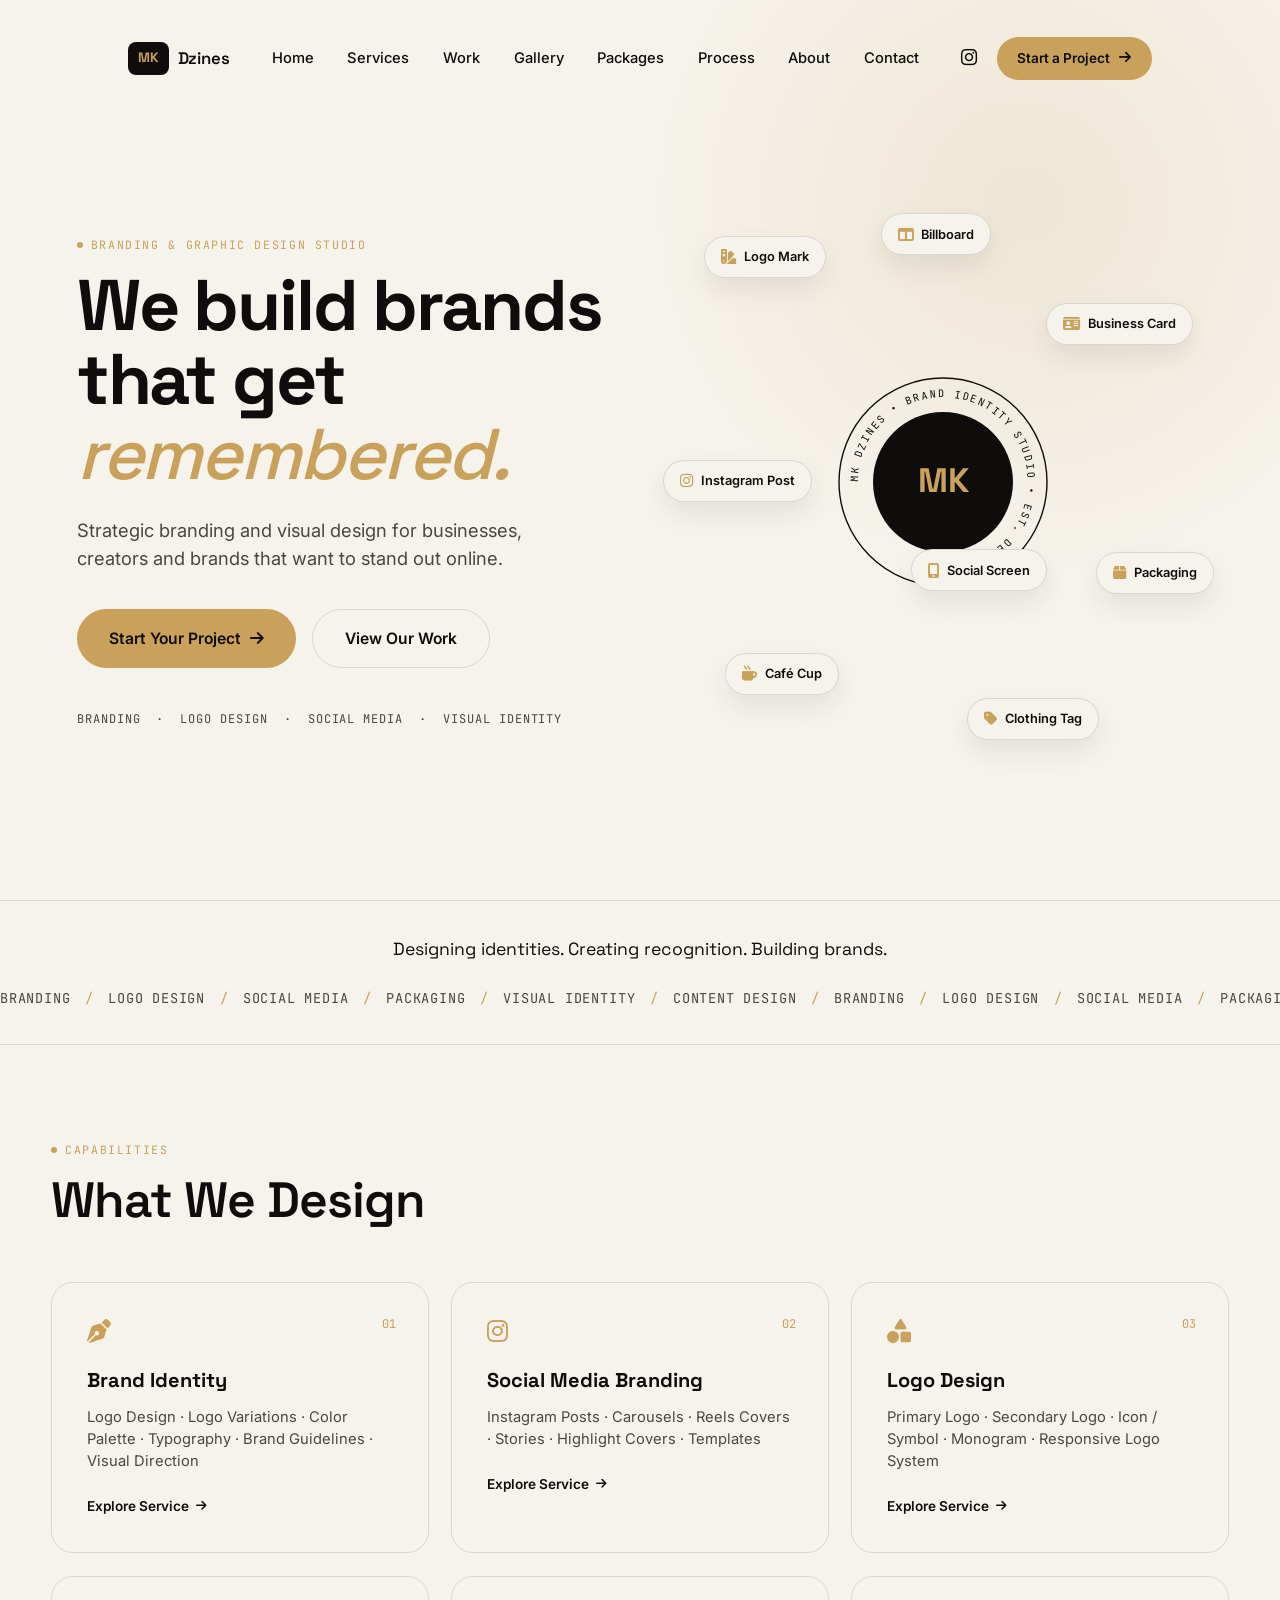
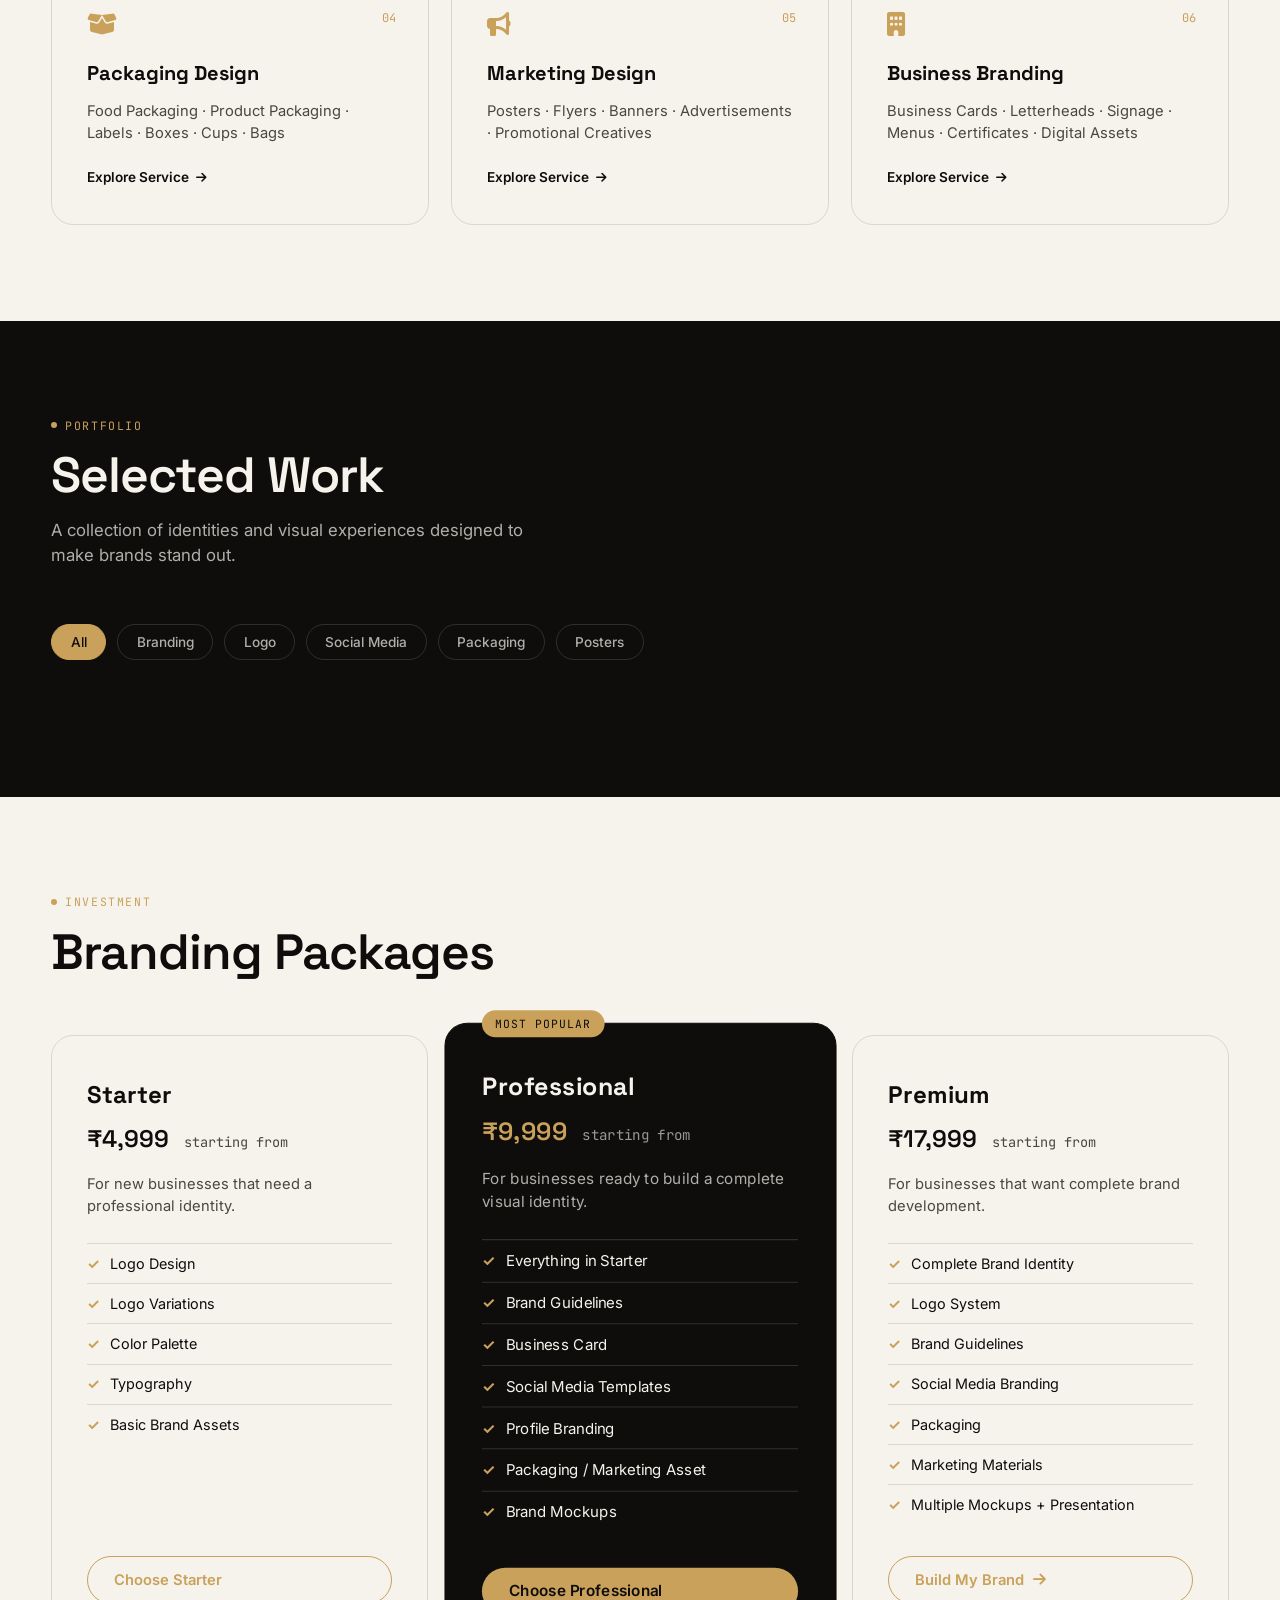
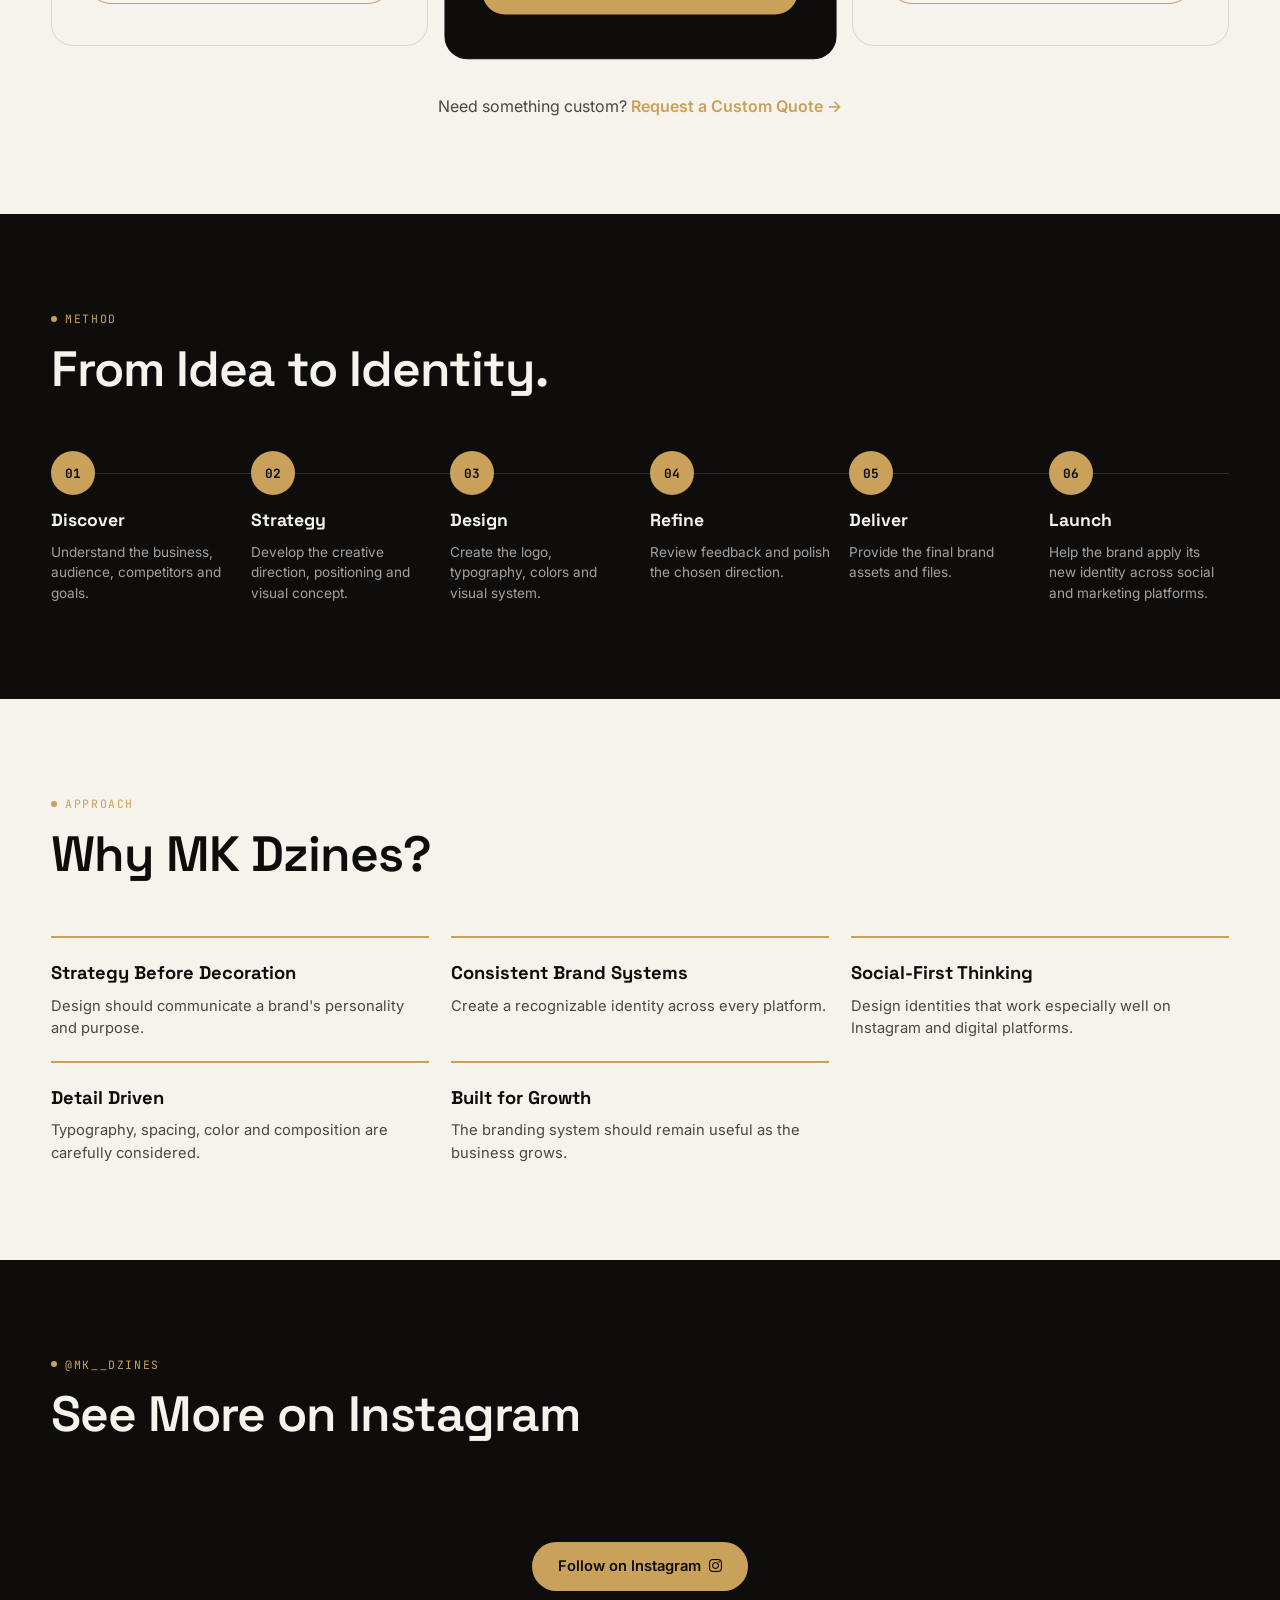
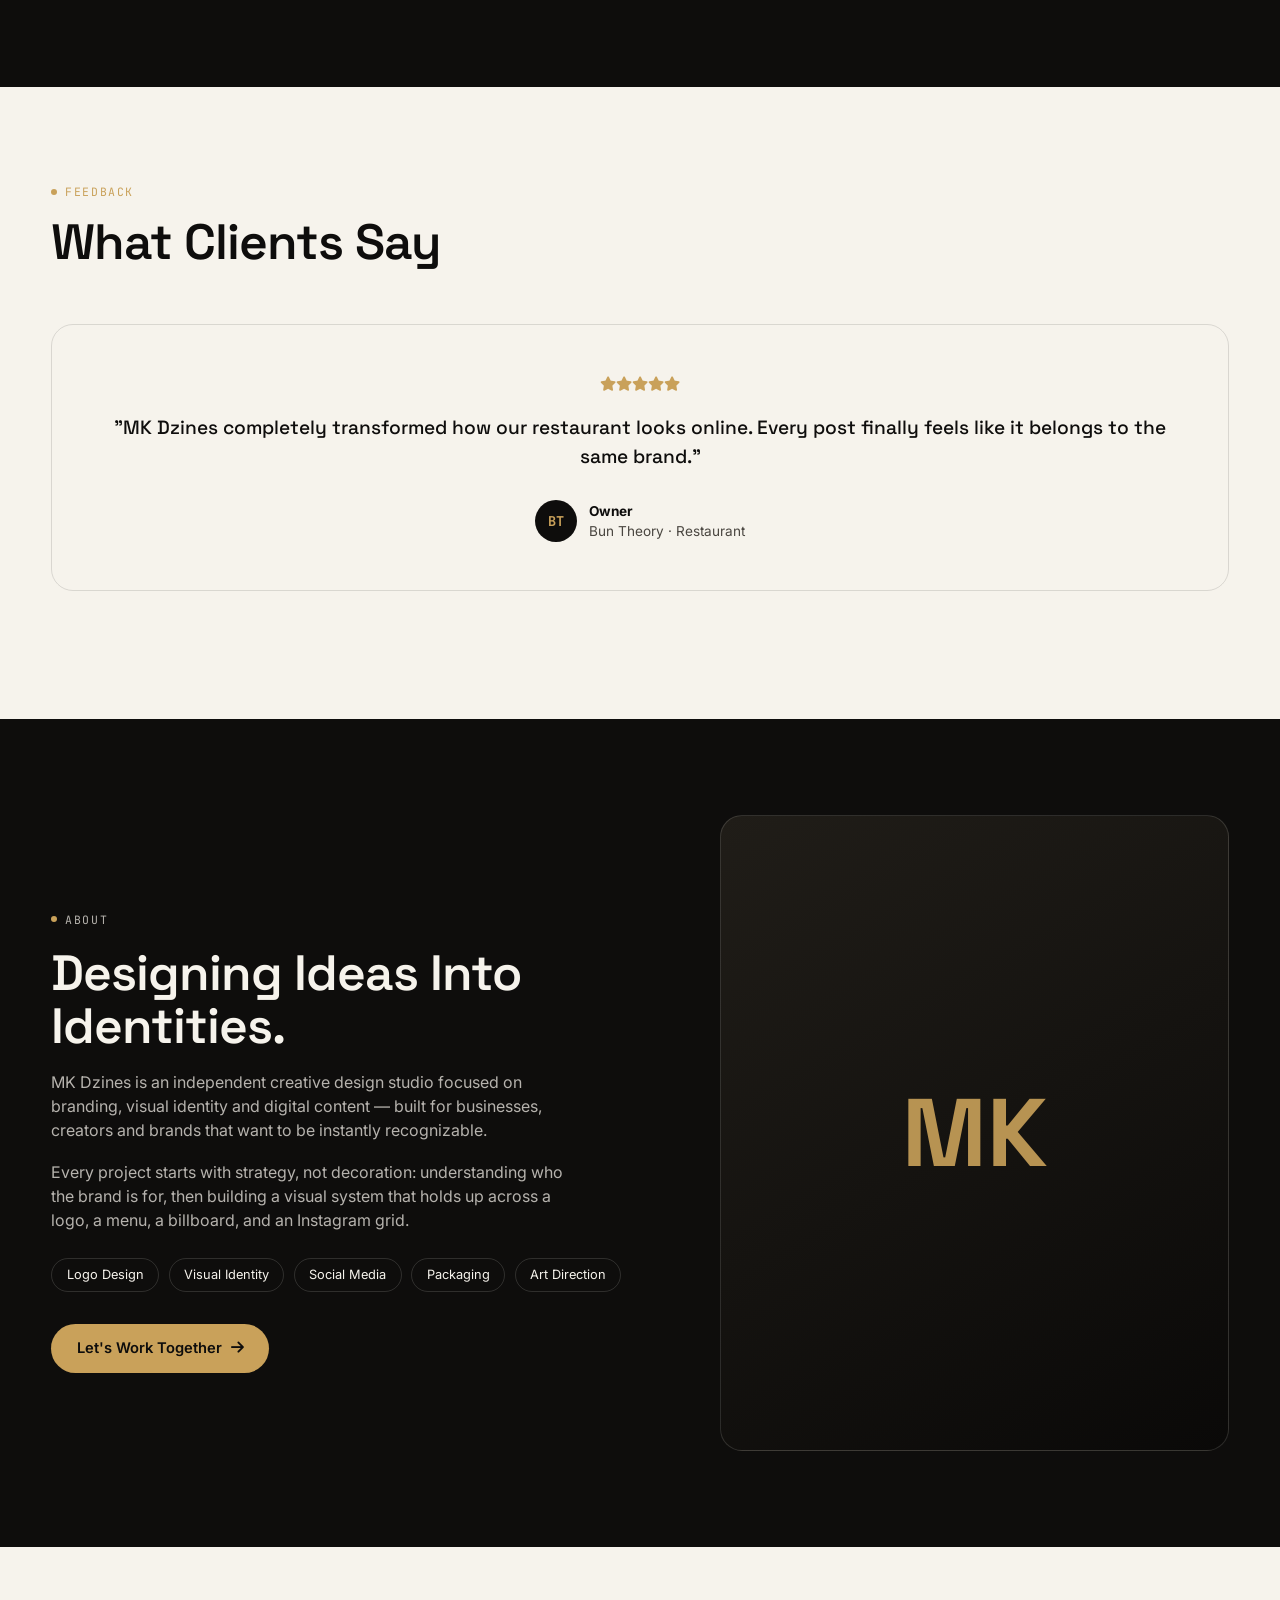
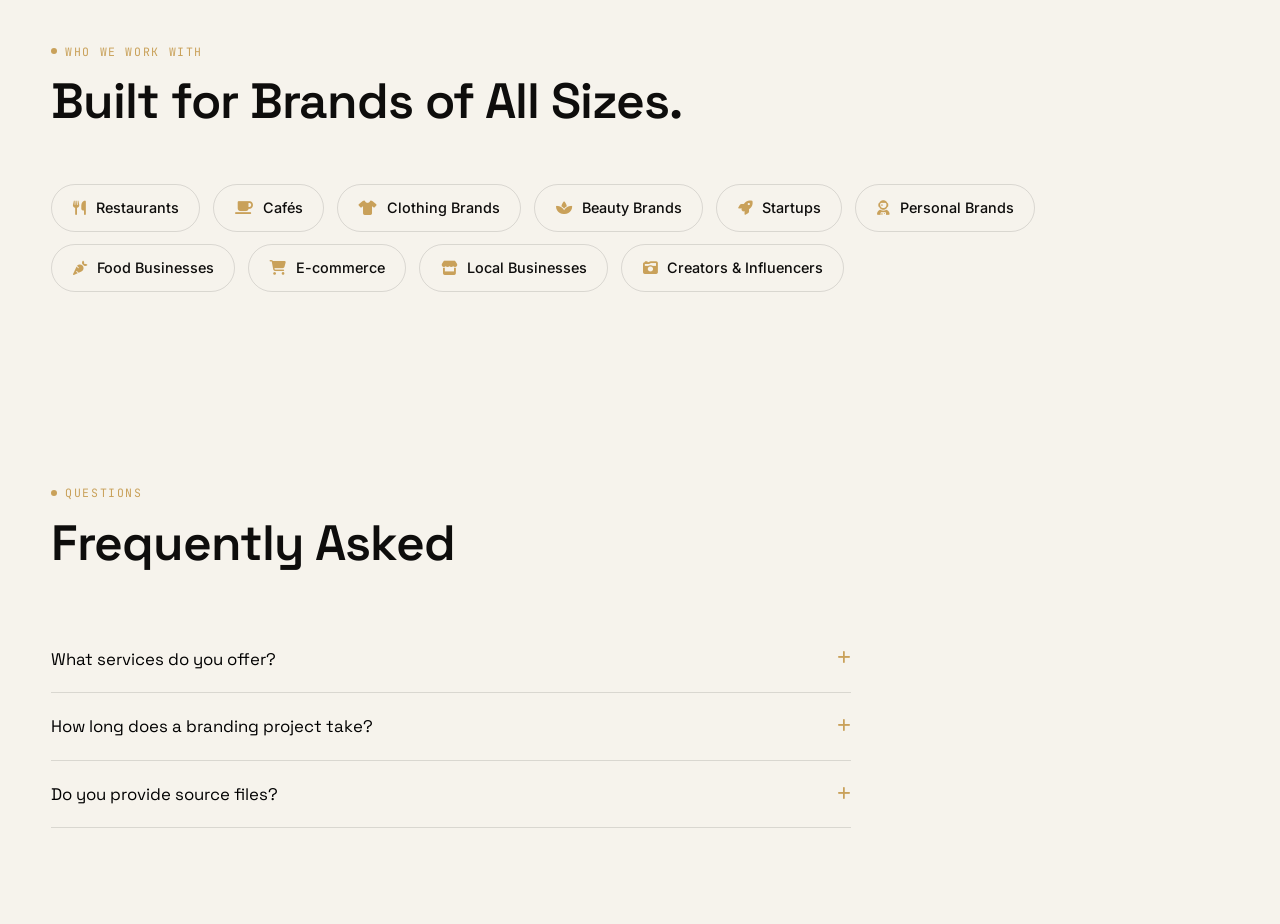
==== commit 5d0eb580: "Update index.html" ====
--- a/index.html
+++ b/index.html
@@ -426,267 +426,4 @@
     </div>
     <div class="faq-item">
       <button class="faq-q">Do you provide source files? <i class="fa-solid fa-plus"></i></button>
-      <div class="faq-a"><p>Yes — the files delivered depend on your package. Starter includes final exports; Professional and Premium include editable source files.</p></div>
-    </div>
-    <div class="faq-item">
-      <button class="faq-q">Can you redesign my existing logo? <i class="fa-solid fa-plus"></i></button>
-      <div class="faq-a"><p>Yes, rebranding and logo refreshes are a core part of what MK Dzines offers.</p></div>
-    </div>
-    <div class="faq-item">
-      <button class="faq-q">Do you design Instagram profiles? <i class="fa-solid fa-plus"></i></button>
-      <div class="faq-a"><p>Yes. This includes your profile picture, highlight covers, post templates and overall visual direction.</p></div>
-    </div>
-    <div class="faq-item">
-      <button class="faq-q">Can I request custom branding? <i class="fa-solid fa-plus"></i></button>
-      <div class="faq-a"><p>Yes — get in touch for a custom package built around your specific needs.</p></div>
-    </div>
-    <div class="faq-item">
-      <button class="faq-q">How do I start a project? <i class="fa-solid fa-plus"></i></button>
-      <div class="faq-a"><p>Click "Start a Project" anywhere on the site to open the quick inquiry form — MK Dzines will get back to you soon.</p></div>
-    </div>
-  </div>
-</section>
-
-<!-- ===== CONTACT / INQUIRY ===== -->
-<section class="section section-dark" id="contact">
-  <div class="section-head">
-    <p class="eyebrow"><span class="eyebrow-dot"></span>Get in Touch</p>
-    <h2 class="section-title">Have a Brand in Mind?</h2>
-    <p class="section-sub">Let's turn your idea into a visual identity people remember.</p>
-  </div>
-
-  <div class="contact-grid">
-    <div class="contact-info">
-      <a href="https://instagram.com/mk__dzines" target="_blank" rel="noopener" class="contact-link"><i class="fa-brands fa-instagram"></i> @mk__dzines</a>
-      <a href="https://wa.me/0000000000?text=Hi%20MK%20Dzines%2C%20I%27m%20interested%20in%20your%20branding%20services." target="_blank" rel="noopener" class="contact-link"><i class="fa-brands fa-whatsapp"></i> Chat on WhatsApp</a>
-      <a href="mailto:hello@mkdzines.com" class="contact-link"><i class="fa-solid fa-envelope"></i> hello@mkdzines.com</a>
-      <p class="contact-remote"><i class="fa-solid fa-location-dot"></i> Available remotely, worldwide</p>
-    </div>
-
-    <div class="contact-cta-card">
-      <i class="fa-solid fa-pen-nib"></i>
-      <h3>Start Your Project</h3>
-      <p>Answer a few quick questions about your brand, pick a plan, and MK Dzines will get back to you soon.</p>
-      <button type="button" class="btn btn-gold btn-lg js-open-project">Open Project Form <i class="fa-solid fa-arrow-right"></i></button>
-    </div>
-  </div>
-</section>
-
-<!-- ===== FOOTER ===== -->
-<footer class="footer">
-  <div class="footer-top">
-    <div class="footer-brand">
-      <span class="logo-mark">MK</span>
-      <div>
-        <h3>MK DZINES</h3>
-        <p>Branding · Identity · Visual Design</p>
-      </div>
-    </div>
-    <nav class="footer-nav">
-      <a href="#home">Home</a>
-      <a href="#services">Services</a>
-      <a href="#work">Work</a>
-      <a href="#packages">Packages</a>
-      <a href="#about">About</a>
-      <a href="#contact">Contact</a>
-    </nav>
-    <div class="footer-social">
-      <a href="https://instagram.com/mk__dzines" target="_blank" rel="noopener" aria-label="Instagram"><i class="fa-brands fa-instagram"></i></a>
-      <a href="#" target="_blank" rel="noopener" aria-label="WhatsApp"><i class="fa-brands fa-whatsapp"></i></a>
-      <a href="#" target="_blank" rel="noopener" aria-label="Behance"><i class="fa-brands fa-behance"></i></a>
-      <a href="#" target="_blank" rel="noopener" aria-label="Dribbble"><i class="fa-brands fa-dribbble"></i></a>
-      <a href="#" target="_blank" rel="noopener" aria-label="LinkedIn"><i class="fa-brands fa-linkedin"></i></a>
-    </div>
-  </div>
-  <p class="footer-bottom">© 2026 MK Dzines. All Rights Reserved.</p>
-</footer>
-
-<!-- ===== FLOATING ACTION BUTTONS ===== -->
-<div class="float-stack">
-  <button type="button" class="float-btn feedback-float" id="feedbackFloatBtn">
-    <i class="fa-solid fa-comment-dots"></i>
-    <span>Feedback</span>
-  </button>
-  <a href="https://wa.me/0000000000?text=Hi%20MK%20Dzines%2C%20I%27m%20interested%20in%20your%20branding%20services." target="_blank" rel="noopener" class="float-btn whatsapp-float">
-    <i class="fa-brands fa-whatsapp"></i>
-    <span>Chat on WhatsApp</span>
-  </a>
-</div>
-
-<!-- ===== CASE STUDY MODAL ===== -->
-<div class="modal-overlay" id="modalOverlay">
-  <div class="modal-box" id="modalBox">
-    <button class="modal-close" id="modalClose" aria-label="Close"><i class="fa-solid fa-xmark"></i></button>
-    <div id="modalContent"></div>
-  </div>
-</div>
-
-<!-- ===== PAYMENT MODAL ===== -->
-<div class="modal-overlay" id="paymentOverlay">
-  <div class="modal-box payment-box" id="paymentBox">
-    <button class="modal-close" id="paymentClose" aria-label="Close"><i class="fa-solid fa-xmark"></i></button>
-    <p class="modal-eyebrow">Secure Payment</p>
-    <h2 id="paymentPkgName">Professional Package</h2>
-    <p class="payment-amount">₹<span id="paymentAmount">9,999</span> <span class="payment-note">starting from</span></p>
-    <p class="payment-desc" id="paymentDesc">Scan the QR code with any UPI app to pay, or use the bank details below. Add your name and package as the payment note so we can confirm it quickly.</p>
-
-    <div class="payment-grid">
-      <div class="payment-qr-wrap">
-        <img id="paymentQR" alt="Payment QR code" width="200" height="200">
-        <p class="qr-caption">Scan to pay via UPI</p>
-      </div>
-      <div class="payment-details">
-        <div class="payment-row"><strong>UPI ID</strong><span>mkdzines@upi</span></div>
-        <div class="payment-row"><strong>Account Name</strong><span>MK Dzines</span></div>
-        <div class="payment-row"><strong>Bank</strong><span>Add bank name</span></div>
-        <div class="payment-row"><strong>Account No.</strong><span>XXXX XXXX XXXX</span></div>
-        <div class="payment-row"><strong>IFSC</strong><span>ADD0IFSC</span></div>
-        <p class="payment-hint"><i class="fa-solid fa-circle-info"></i> Replace these placeholder details with your real UPI ID and bank account before going live.</p>
-      </div>
-    </div>
-
-    <a href="#" id="paymentConfirmBtn" target="_blank" rel="noopener" class="btn btn-gold payment-confirm">I've Paid — Confirm on WhatsApp <i class="fa-brands fa-whatsapp"></i></a>
-  </div>
-</div>
-
-<!-- ===== PROJECT INQUIRY MODAL ===== -->
-<div class="modal-overlay" id="projectOverlay">
-  <div class="modal-box project-modal-box" id="projectBox">
-    <button class="modal-close" id="projectClose" aria-label="Close"><i class="fa-solid fa-xmark"></i></button>
-    <p class="modal-eyebrow">Start a Project</p>
-    <h2>Tell Us About Your Brand</h2>
-
-    <form class="inquiry-form" id="inquiryForm">
-      <div class="form-progress">
-        <span class="form-step-dot active" data-step="1">1</span>
-        <span class="form-step-line"></span>
-        <span class="form-step-dot" data-step="2">2</span>
-        <span class="form-step-line"></span>
-        <span class="form-step-dot" data-step="3">3</span>
-        <span class="form-step-line"></span>
-        <span class="form-step-dot" data-step="4">4</span>
-      </div>
-
-      <div class="form-step active" data-step="1">
-        <h3>About You</h3>
-        <input type="text" placeholder="Name" required>
-        <input type="email" placeholder="Email" required>
-        <input type="tel" placeholder="WhatsApp Number" required>
-        <input type="text" placeholder="Business / Brand Name">
-        <button type="button" class="btn btn-gold form-next">Next <i class="fa-solid fa-arrow-right"></i></button>
-      </div>
-
-      <div class="form-step" data-step="2">
-        <h3>Project Type</h3>
-        <select required>
-          <option value="" disabled selected>What do you need?</option>
-          <option>Logo Design</option>
-          <option>Complete Branding</option>
-          <option>Social Media Branding</option>
-          <option>Packaging</option>
-          <option>Poster / Marketing Design</option>
-          <option>Rebranding</option>
-          <option>Other</option>
-        </select>
-        <div class="form-row">
-          <button type="button" class="btn btn-ghost form-back">Back</button>
-          <button type="button" class="btn btn-gold form-next">Next <i class="fa-solid fa-arrow-right"></i></button>
-        </div>
-      </div>
-
-      <div class="form-step" data-step="3">
-        <h3>Choose Your Plan</h3>
-        <p class="budget-hint">Pick the package closest to your budget — you can always adjust later.</p>
-        <div class="budget-options" id="budgetOptions">
-          <label class="budget-card" data-pkg="starter">
-            <input type="radio" name="budget" value="starter" required>
-            <span class="budget-card-top">
-              <span class="budget-card-name">Starter</span>
-              <span class="budget-card-price">₹4,999</span>
-            </span>
-            <span class="budget-card-desc">Logo, palette, typography &amp; basic brand assets</span>
-          </label>
-          <label class="budget-card" data-pkg="professional">
-            <input type="radio" name="budget" value="professional" required>
-            <span class="budget-card-top">
-              <span class="budget-card-name">Professional</span>
-              <span class="budget-card-price">₹9,999</span>
-            </span>
-            <span class="budget-card-desc">Everything in Starter + guidelines, business card &amp; social templates</span>
-          </label>
-          <label class="budget-card" data-pkg="premium">
-            <input type="radio" name="budget" value="premium" required>
-            <span class="budget-card-top">
-              <span class="budget-card-name">Premium</span>
-              <span class="budget-card-price">₹17,999</span>
-            </span>
-            <span class="budget-card-desc">Complete brand system, packaging &amp; marketing materials</span>
-          </label>
-          <label class="budget-card" data-pkg="custom">
-            <input type="radio" name="budget" value="custom" required>
-            <span class="budget-card-top">
-              <span class="budget-card-name">Custom</span>
-              <span class="budget-card-price">Let's talk</span>
-            </span>
-            <span class="budget-card-desc">Not sure yet — we'll suggest a plan for you</span>
-          </label>
-        </div>
-        <p class="budget-error" id="budgetError">Please select a plan to continue.</p>
-        <div class="form-row">
-          <button type="button" class="btn btn-ghost form-back">Back</button>
-          <button type="button" class="btn btn-gold form-next">Next <i class="fa-solid fa-arrow-right"></i></button>
-        </div>
-      </div>
-
-      <div class="form-step" data-step="4">
-        <h3>Project Details</h3>
-        <textarea rows="4" placeholder="Tell us about your brand and what you need."></textarea>
-        <input type="text" placeholder="Website or Instagram (optional)">
-        <div class="form-row">
-          <button type="button" class="btn btn-ghost form-back">Back</button>
-          <button type="submit" class="btn btn-gold">Submit Project Inquiry <i class="fa-solid fa-arrow-right"></i></button>
-        </div>
-      </div>
-
-      <div class="form-success" id="formSuccess">
-        <i class="fa-solid fa-circle-check"></i>
-        <h3>Thanks! Your project inquiry has been received.</h3>
-        <p>MK Dzines will get back to you soon.</p>
-        <div class="form-success-plan" id="formSuccessPlan"></div>
-      </div>
-    </form>
-  </div>
-</div>
-
-<!-- ===== FEEDBACK MODAL ===== -->
-<div class="modal-overlay" id="feedbackOverlay">
-  <div class="modal-box feedback-box" id="feedbackBox">
-    <button class="modal-close" id="feedbackClose" aria-label="Close"><i class="fa-solid fa-xmark"></i></button>
-    <div id="feedbackFormWrap">
-      <p class="modal-eyebrow">Feedback</p>
-      <h2>How are we doing?</h2>
-      <p class="section-sub" style="margin-bottom:1.6rem;">Tell us about your experience with MK Dzines — good or bad, it helps.</p>
-      <form id="feedbackForm">
-        <div class="star-rating" id="starRating">
-          <i class="fa-regular fa-star" data-value="1"></i>
-          <i class="fa-regular fa-star" data-value="2"></i>
-          <i class="fa-regular fa-star" data-value="3"></i>
-          <i class="fa-regular fa-star" data-value="4"></i>
-          <i class="fa-regular fa-star" data-value="5"></i>
-        </div>
-        <input type="text" placeholder="Your name" required>
-        <textarea rows="4" placeholder="Share your feedback" required></textarea>
-        <button type="submit" class="btn btn-gold">Send Feedback <i class="fa-solid fa-arrow-right"></i></button>
-      </form>
-    </div>
-    <div class="form-success" id="feedbackSuccess">
-      <i class="fa-solid fa-circle-check"></i>
-      <h3>Thank you for your feedback!</h3>
-      <p>MK Dzines really appreciates you taking the time.</p>
-    </div>
-  </div>
-</div>
-
-<script src="script.js"></script>
-</body>
-</html>
+      <div class="
--- a/style.css
+++ b/style.css
@@ -918,7 +918,7 @@
 .feedback-float i { color: var(--gold); font-size: 1.1rem; }
 .feedback-float:hover { transform: translateY(-3px); background: var(--charcoal); color: var(--ivory); }
 .float-btn span { display: none; }
-@media (min-width: 640px) { .float-btn span { display: inline; } }
+/* min-width float-btn span rule moved to responsive.css */
 
 /* ===================================================
    MODAL / CASE STUDY
@@ -1072,46 +1072,4 @@
 .reveal { opacity: 0; transform: translateY(28px); transition: opacity 0.8s var(--ease), transform 0.8s var(--ease); }
 .reveal.visible { opacity: 1; transform: translateY(0); }
 
-/* ===================================================
-   RESPONSIVE
-=================================================== */
-@media (max-width: 1080px) {
-  .hero { grid-template-columns: 1fr; text-align: left; }
-  .hero-stage { height: 420px; margin-top: 2rem; }
-  .services-grid { grid-template-columns: repeat(2, 1fr); }
-  .packages-grid { grid-template-columns: 1fr; }
-  .package-featured { transform: none; }
-  .process-timeline { grid-template-columns: repeat(3, 1fr); row-gap: 2.5rem; }
-  .process-timeline::before { display: none; }
-  .about-grid { grid-template-columns: 1fr; }
-  .about-frame { max-width: 360px; margin: 0 auto; }
-  .contact-grid { grid-template-columns: 1fr; }
-  .ig-grid { grid-template-columns: repeat(3, 1fr); }
-}
-
-@media (max-width: 760px) {
-  .nav-links, .nav-cta { display: none; }
-  .hamburger { display: flex; }
-  .services-grid { grid-template-columns: 1fr; }
-  .portfolio-grid { grid-template-columns: 1fr; }
-  .process-timeline { grid-template-columns: repeat(2, 1fr); }
-  .why-grid { grid-template-columns: 1fr; }
-  .section { padding: 5rem 6vw; }
-  .stamp-wrap { width: 170px; height: 170px; }
-  .chip { font-size: 0.7rem; padding: 0.5rem 0.8rem; }
-  .budget-options { grid-template-columns: 1fr; }
-  .hero { padding-top: 7rem; }
-  .modal-box { padding: 2rem 1.4rem; max-height: 90vh; }
-  .payment-grid { grid-template-columns: 1fr; text-align: center; }
-  .payment-qr-wrap img { width: 150px; height: 150px; }
-  .payment-row { text-align: left; }
-  .gallery-hero { padding-top: 7.5rem; }
-}
-
-@media (max-width: 420px) {
-  .float-stack { right: 1rem; bottom: 1.2rem; }
-  .float-btn { padding: 0.75rem 0.9rem; }
-  .stamp-wrap { width: 140px; height: 140px; }
-  .hero-stage { height: 360px; }
-  .ig-grid { grid-template-columns: repeat(2, 1fr); }
-}
+/* Responsive rules and extra animations now live in responsive.css */
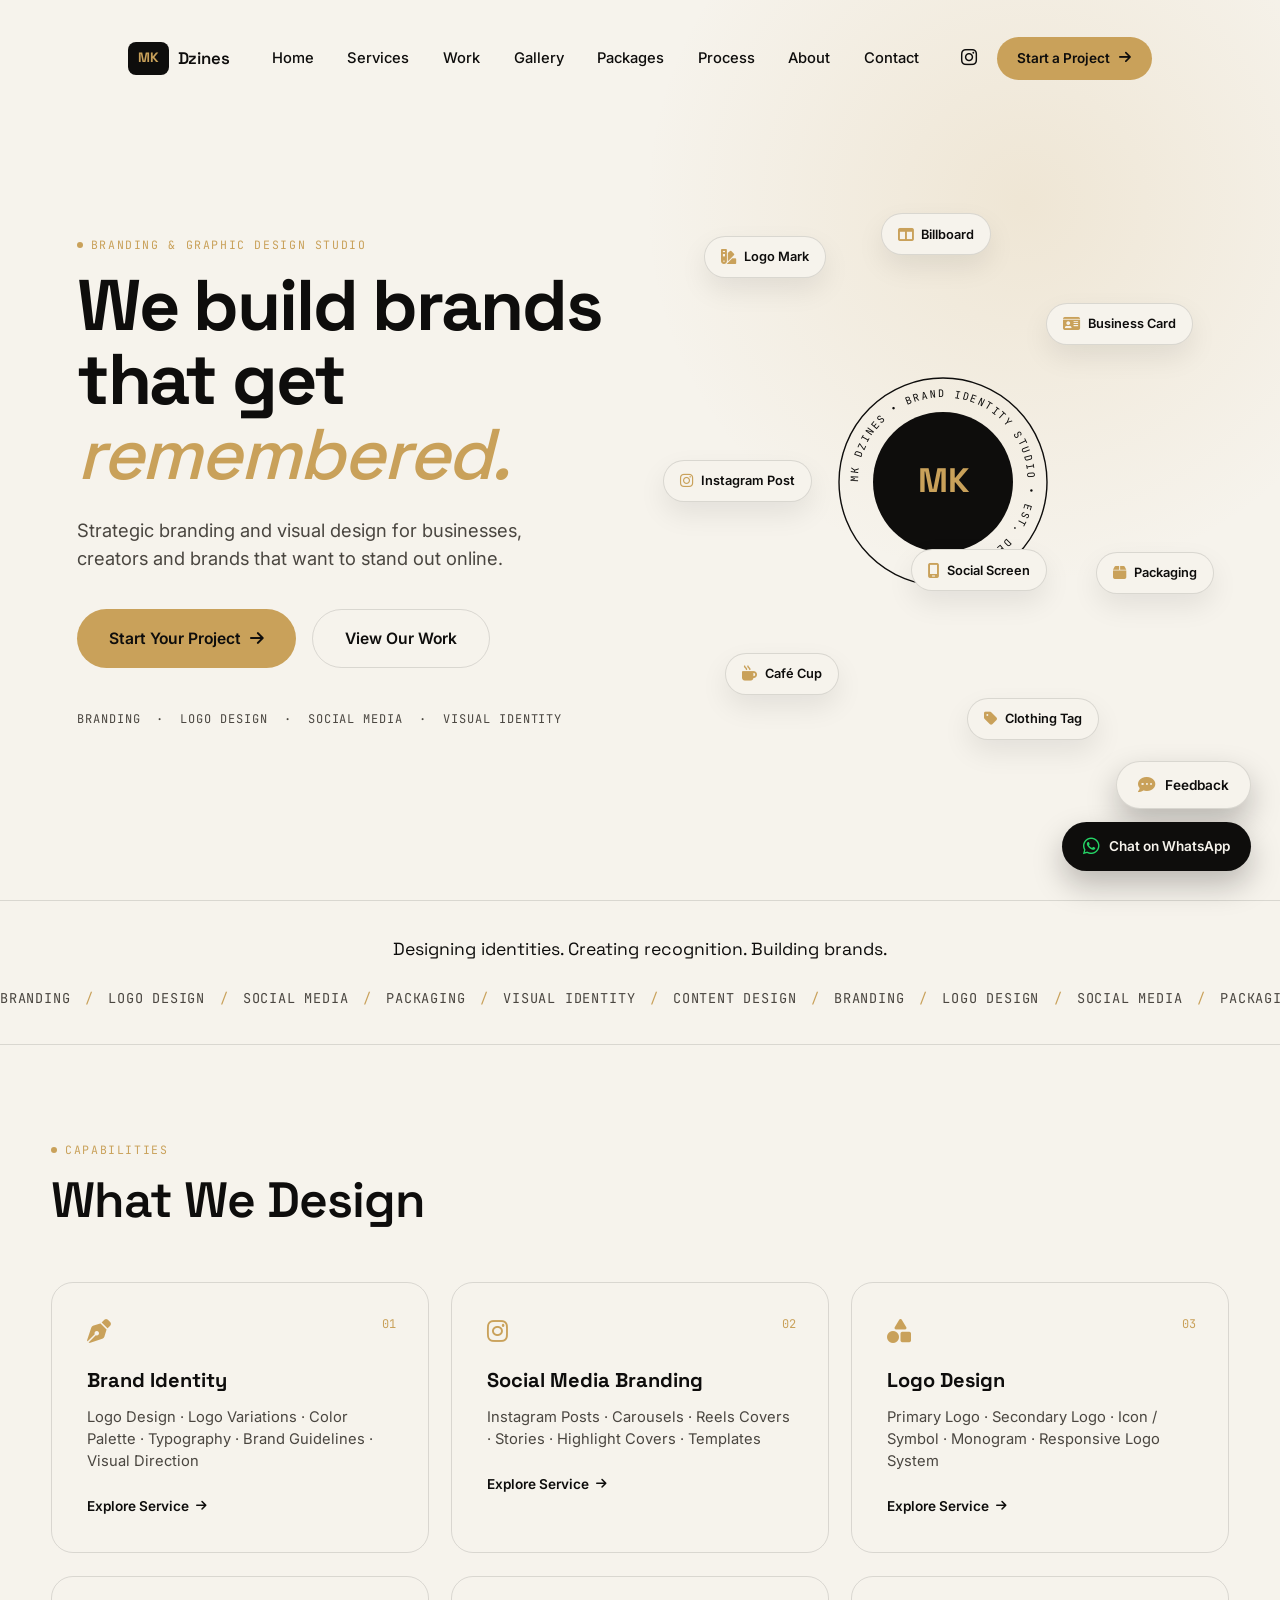
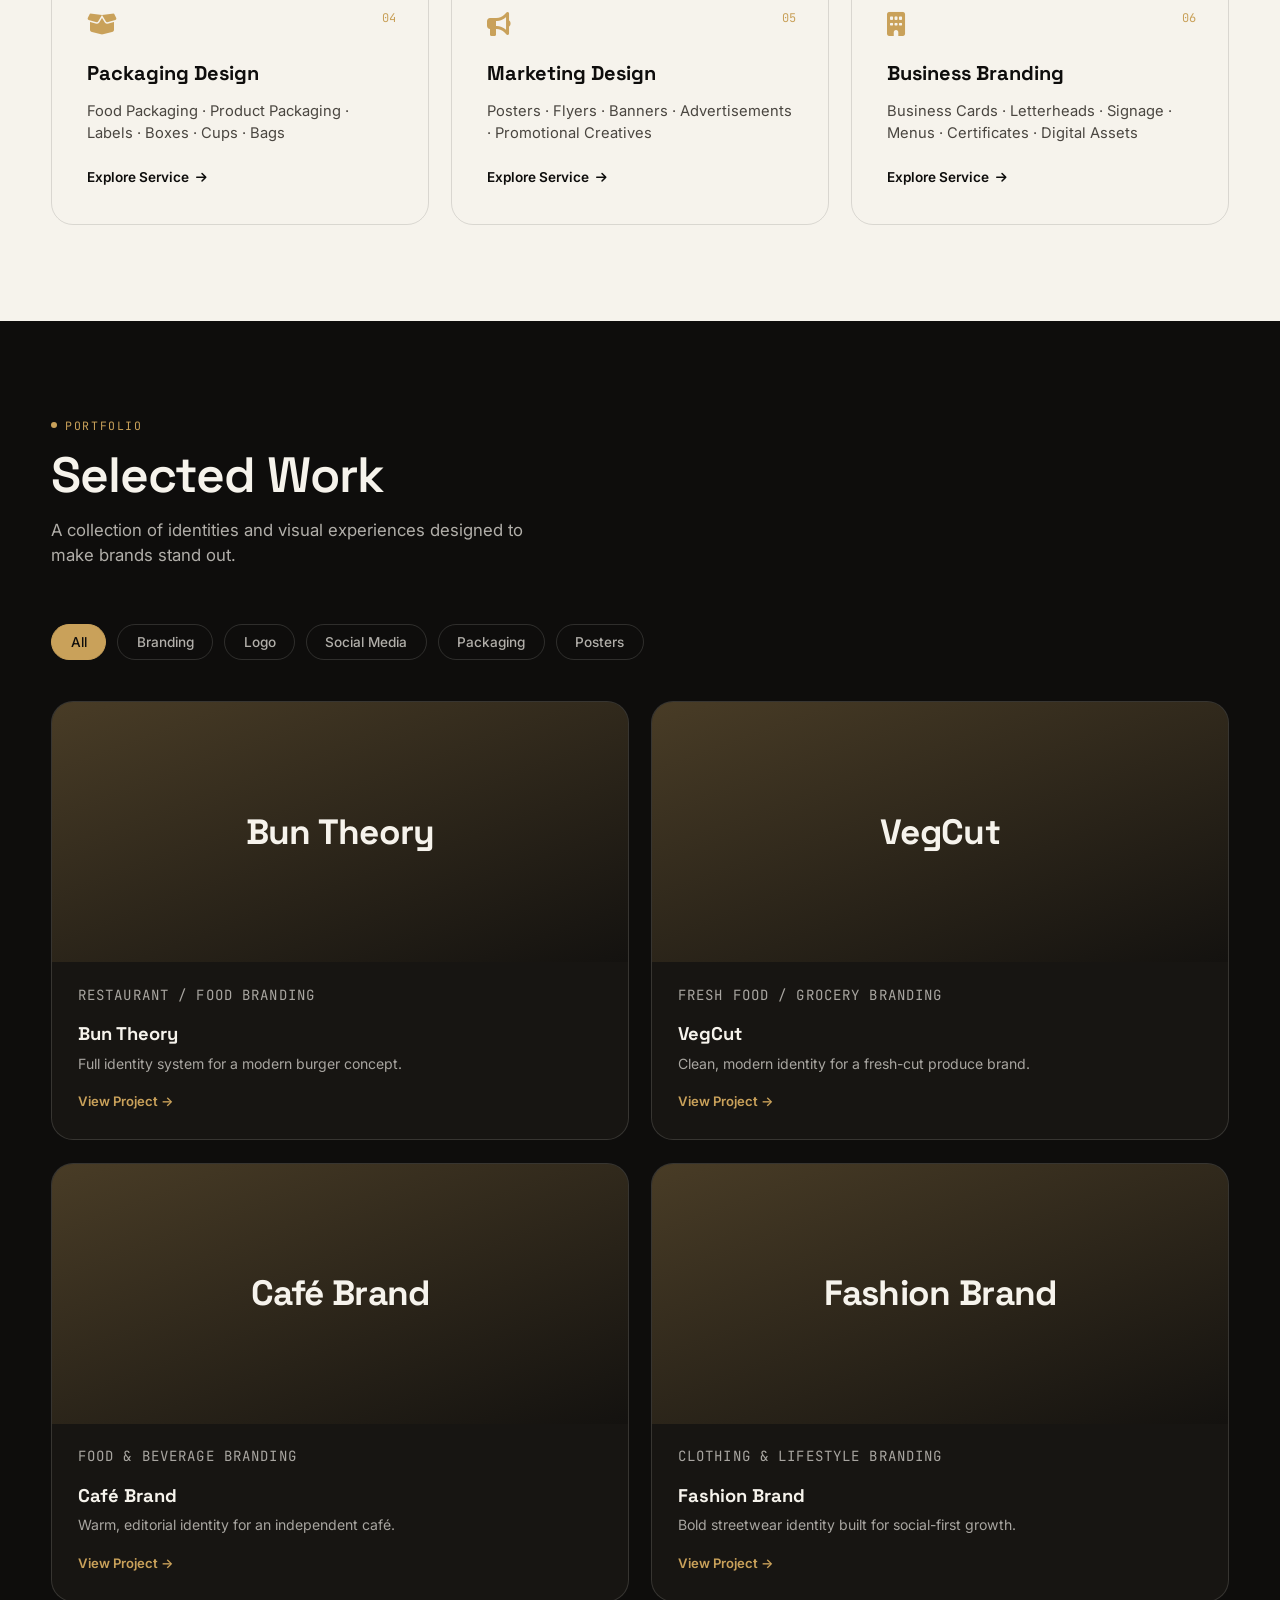
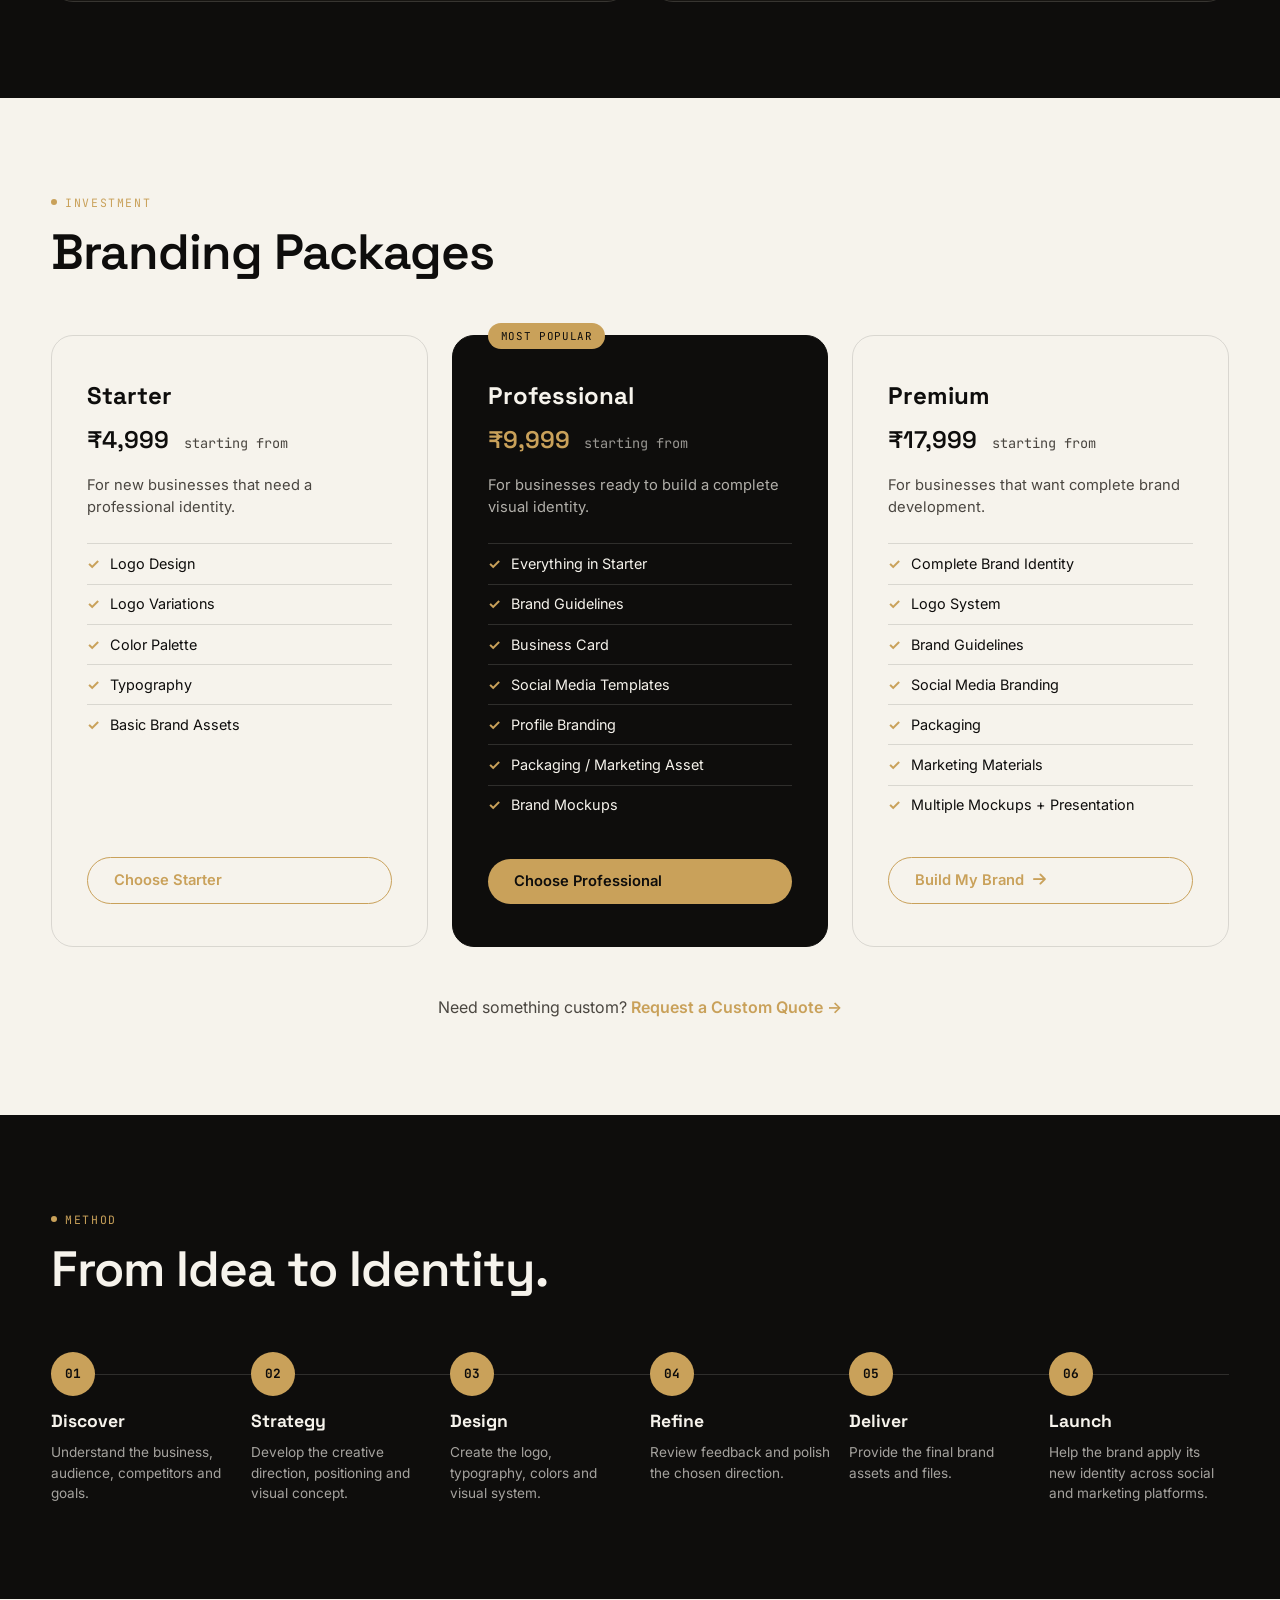
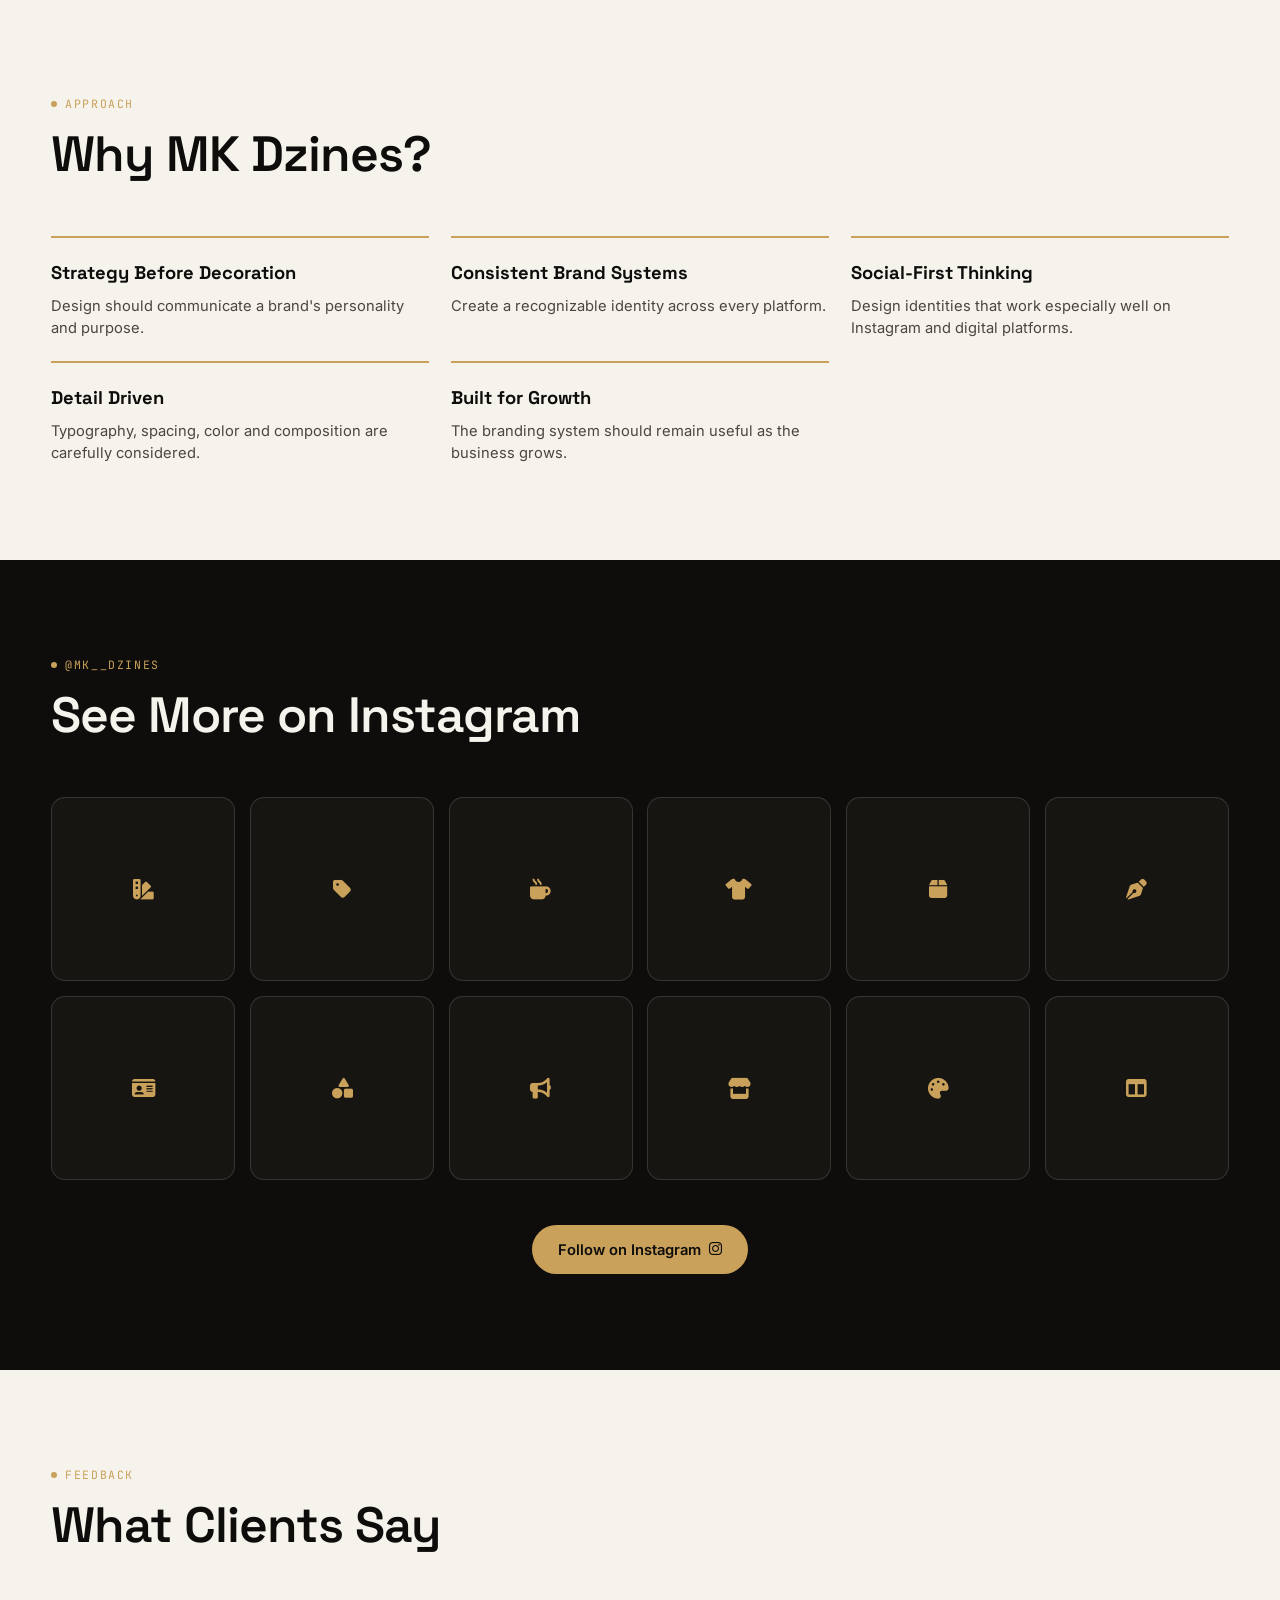
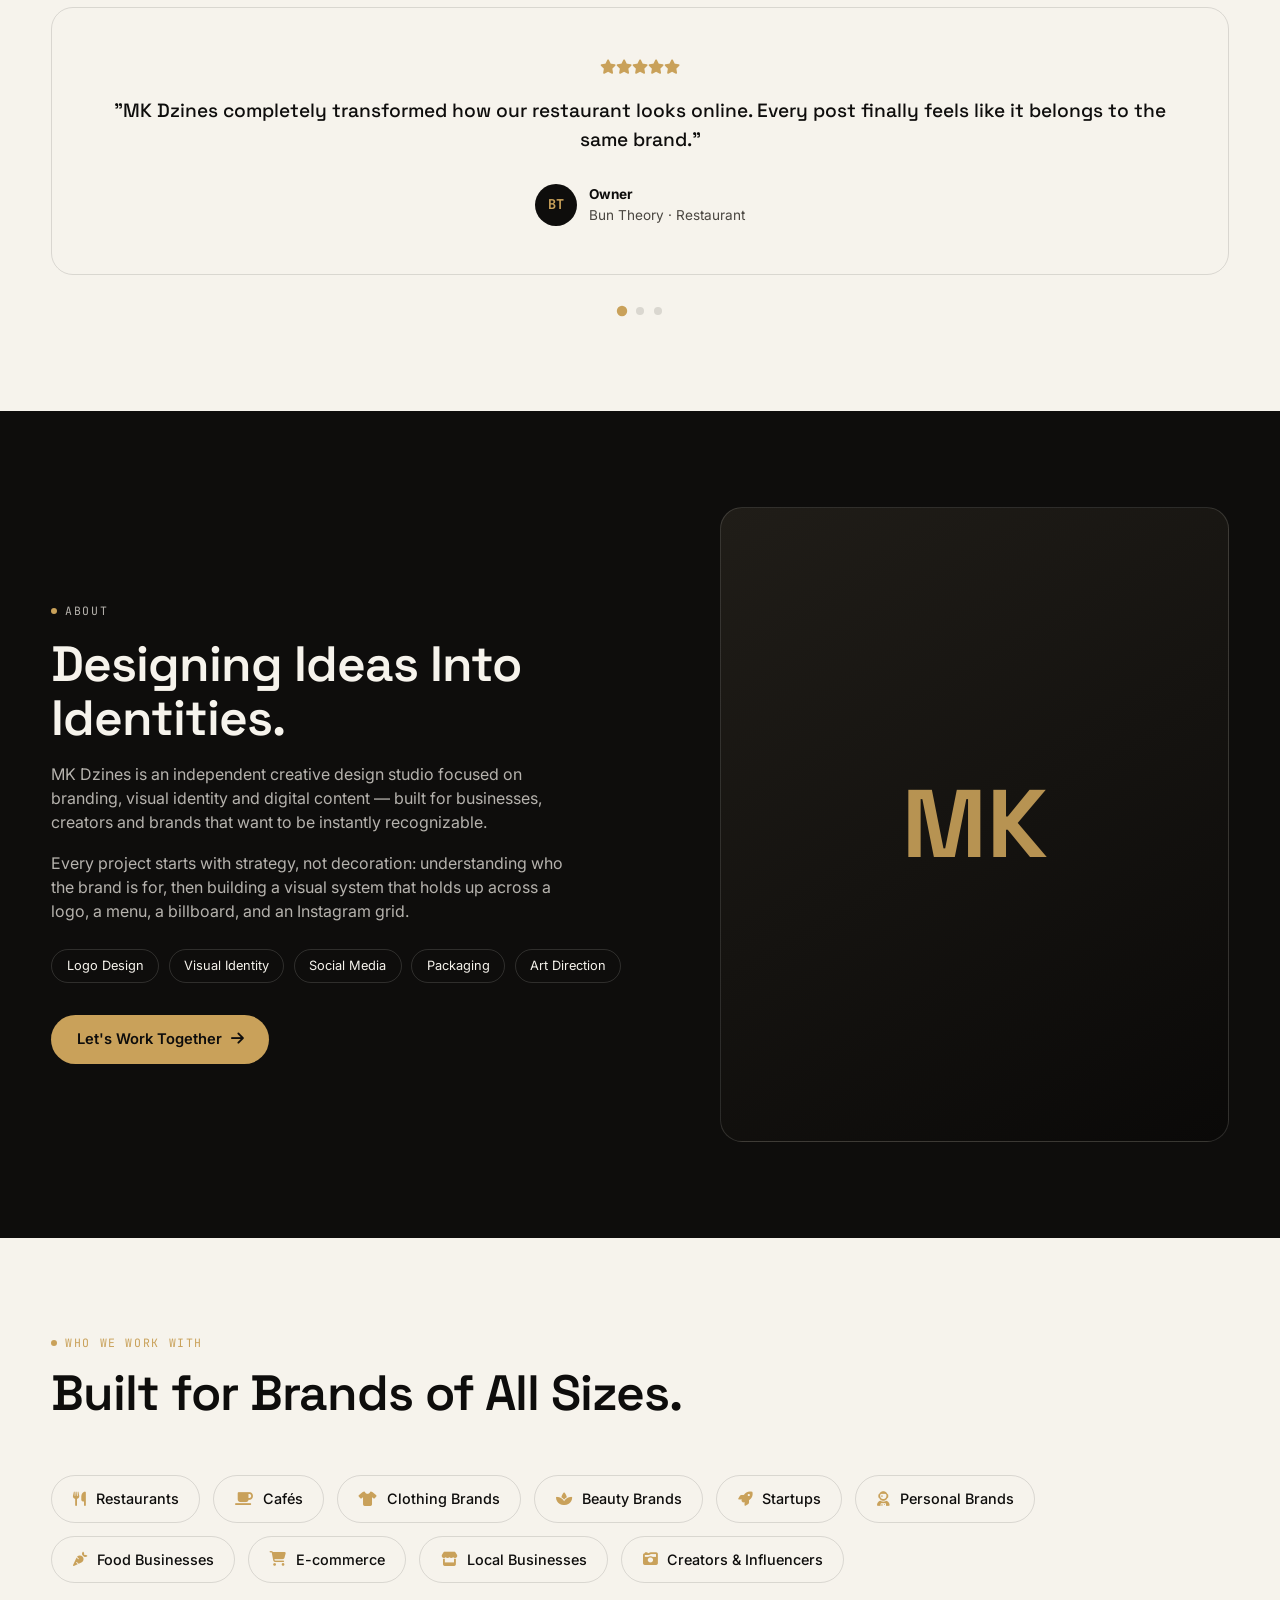
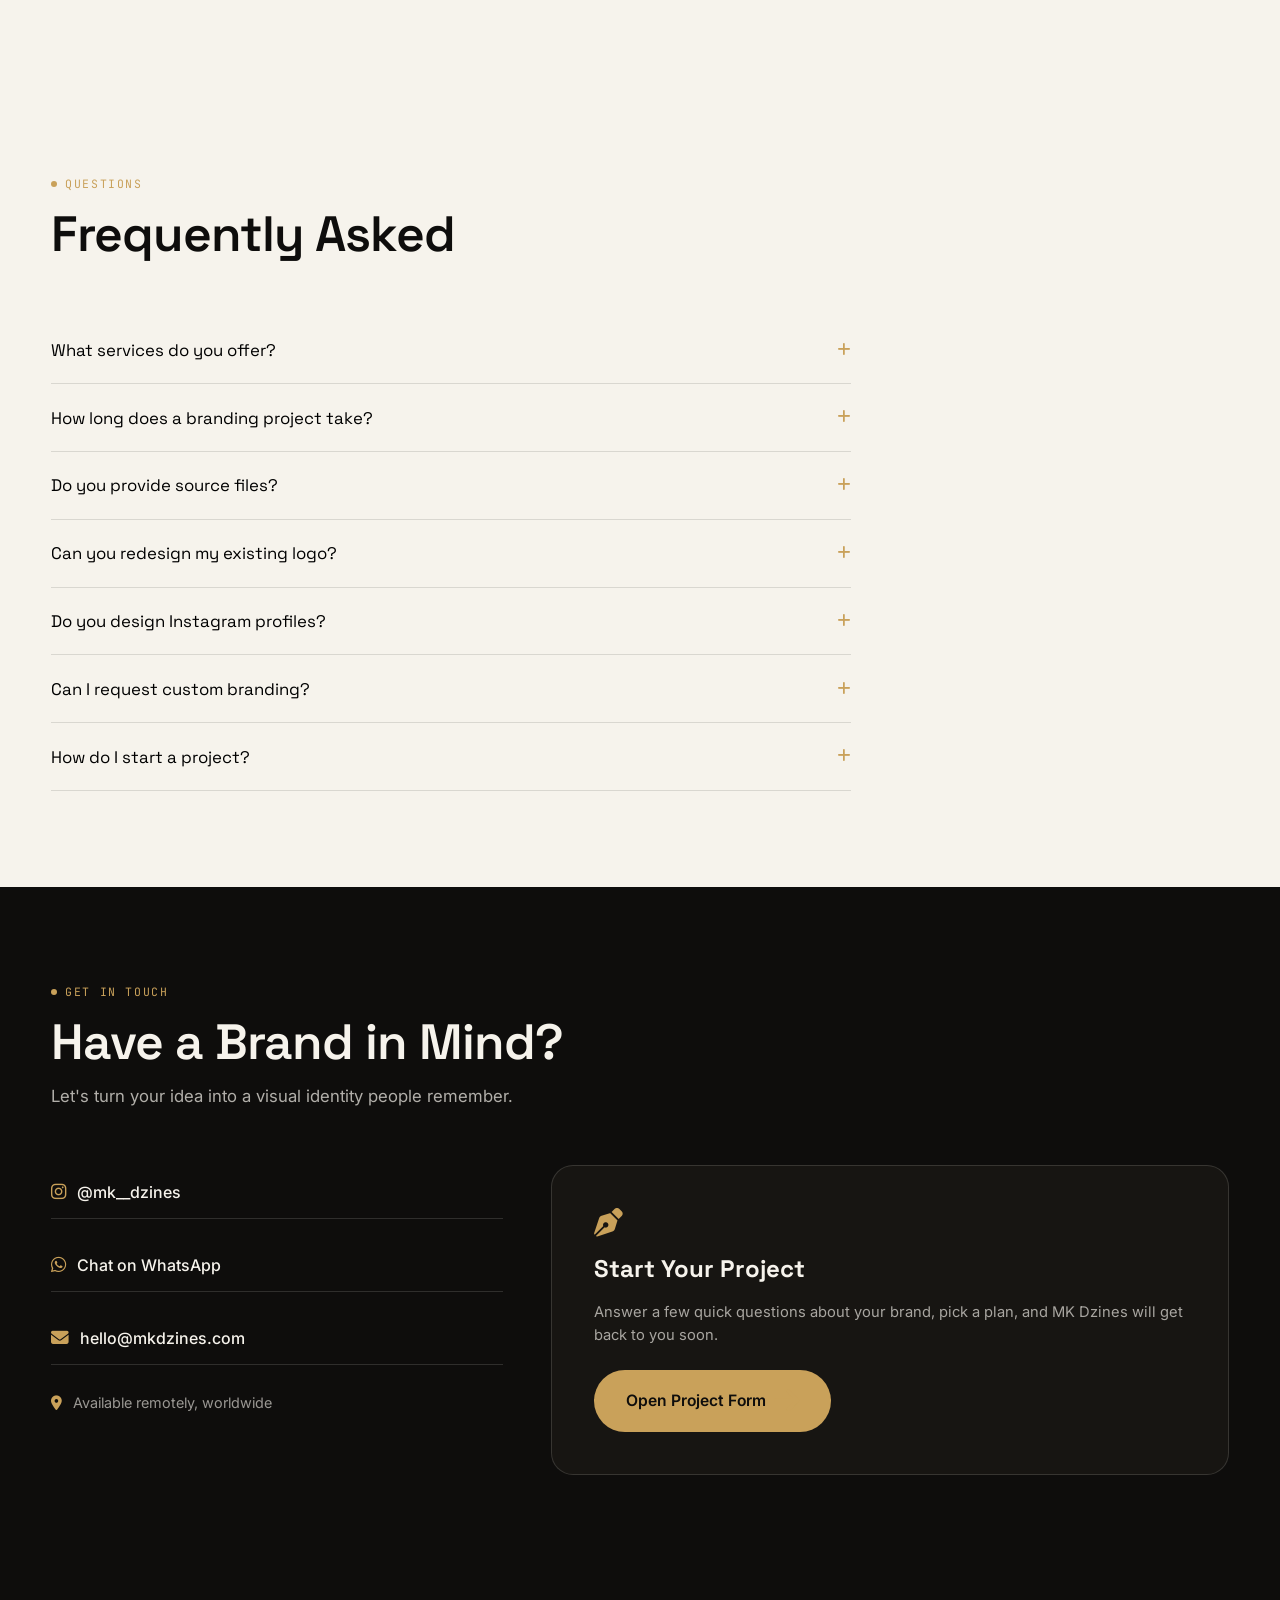
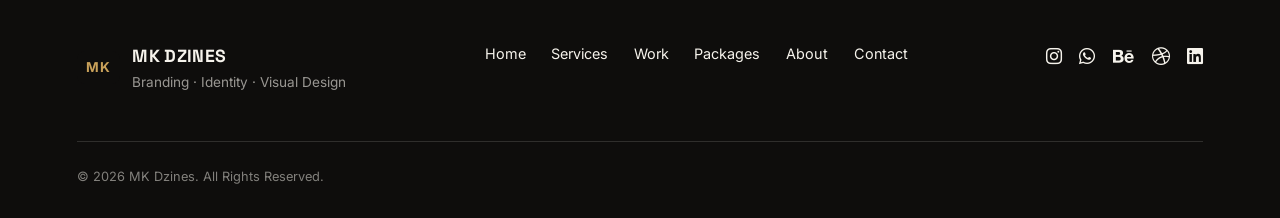
==== commit 0f33a509: "Update index.html" ====
--- a/index.html
+++ b/index.html
@@ -426,4 +426,267 @@
     </div>
     <div class="faq-item">
       <button class="faq-q">Do you provide source files? <i class="fa-solid fa-plus"></i></button>
-      <div class="+      <div class="faq-a"><p>Yes — the files delivered depend on your package. Starter includes final exports; Professional and Premium include editable source files.</p></div>
+    </div>
+    <div class="faq-item">
+      <button class="faq-q">Can you redesign my existing logo? <i class="fa-solid fa-plus"></i></button>
+      <div class="faq-a"><p>Yes, rebranding and logo refreshes are a core part of what MK Dzines offers.</p></div>
+    </div>
+    <div class="faq-item">
+      <button class="faq-q">Do you design Instagram profiles? <i class="fa-solid fa-plus"></i></button>
+      <div class="faq-a"><p>Yes. This includes your profile picture, highlight covers, post templates and overall visual direction.</p></div>
+    </div>
+    <div class="faq-item">
+      <button class="faq-q">Can I request custom branding? <i class="fa-solid fa-plus"></i></button>
+      <div class="faq-a"><p>Yes — get in touch for a custom package built around your specific needs.</p></div>
+    </div>
+    <div class="faq-item">
+      <button class="faq-q">How do I start a project? <i class="fa-solid fa-plus"></i></button>
+      <div class="faq-a"><p>Click "Start a Project" anywhere on the site to open the quick inquiry form — MK Dzines will get back to you soon.</p></div>
+    </div>
+  </div>
+</section>
+
+<!-- ===== CONTACT / INQUIRY ===== -->
+<section class="section section-dark" id="contact">
+  <div class="section-head">
+    <p class="eyebrow"><span class="eyebrow-dot"></span>Get in Touch</p>
+    <h2 class="section-title">Have a Brand in Mind?</h2>
+    <p class="section-sub">Let's turn your idea into a visual identity people remember.</p>
+  </div>
+
+  <div class="contact-grid">
+    <div class="contact-info">
+      <a href="https://instagram.com/mk__dzines" target="_blank" rel="noopener" class="contact-link"><i class="fa-brands fa-instagram"></i> @mk__dzines</a>
+      <a href="https://wa.me/0000000000?text=Hi%20MK%20Dzines%2C%20I%27m%20interested%20in%20your%20branding%20services." target="_blank" rel="noopener" class="contact-link"><i class="fa-brands fa-whatsapp"></i> Chat on WhatsApp</a>
+      <a href="mailto:hello@mkdzines.com" class="contact-link"><i class="fa-solid fa-envelope"></i> hello@mkdzines.com</a>
+      <p class="contact-remote"><i class="fa-solid fa-location-dot"></i> Available remotely, worldwide</p>
+    </div>
+
+    <div class="contact-cta-card">
+      <i class="fa-solid fa-pen-nib"></i>
+      <h3>Start Your Project</h3>
+      <p>Answer a few quick questions about your brand, pick a plan, and MK Dzines will get back to you soon.</p>
+      <button type="button" class="btn btn-gold btn-lg js-open-project">Open Project Form <i class="fa-solid fa-arrow-right"></i></button>
+    </div>
+  </div>
+</section>
+
+<!-- ===== FOOTER ===== -->
+<footer class="footer">
+  <div class="footer-top">
+    <div class="footer-brand">
+      <span class="logo-mark">MK</span>
+      <div>
+        <h3>MK DZINES</h3>
+        <p>Branding · Identity · Visual Design</p>
+      </div>
+    </div>
+    <nav class="footer-nav">
+      <a href="#home">Home</a>
+      <a href="#services">Services</a>
+      <a href="#work">Work</a>
+      <a href="#packages">Packages</a>
+      <a href="#about">About</a>
+      <a href="#contact">Contact</a>
+    </nav>
+    <div class="footer-social">
+      <a href="https://instagram.com/mk__dzines" target="_blank" rel="noopener" aria-label="Instagram"><i class="fa-brands fa-instagram"></i></a>
+      <a href="#" target="_blank" rel="noopener" aria-label="WhatsApp"><i class="fa-brands fa-whatsapp"></i></a>
+      <a href="#" target="_blank" rel="noopener" aria-label="Behance"><i class="fa-brands fa-behance"></i></a>
+      <a href="#" target="_blank" rel="noopener" aria-label="Dribbble"><i class="fa-brands fa-dribbble"></i></a>
+      <a href="#" target="_blank" rel="noopener" aria-label="LinkedIn"><i class="fa-brands fa-linkedin"></i></a>
+    </div>
+  </div>
+  <p class="footer-bottom">© 2026 MK Dzines. All Rights Reserved.</p>
+</footer>
+
+<!-- ===== FLOATING ACTION BUTTONS ===== -->
+<div class="float-stack">
+  <button type="button" class="float-btn feedback-float" id="feedbackFloatBtn">
+    <i class="fa-solid fa-comment-dots"></i>
+    <span>Feedback</span>
+  </button>
+  <a href="https://wa.me/0000000000?text=Hi%20MK%20Dzines%2C%20I%27m%20interested%20in%20your%20branding%20services." target="_blank" rel="noopener" class="float-btn whatsapp-float">
+    <i class="fa-brands fa-whatsapp"></i>
+    <span>Chat on WhatsApp</span>
+  </a>
+</div>
+
+<!-- ===== CASE STUDY MODAL ===== -->
+<div class="modal-overlay" id="modalOverlay">
+  <div class="modal-box" id="modalBox">
+    <button class="modal-close" id="modalClose" aria-label="Close"><i class="fa-solid fa-xmark"></i></button>
+    <div id="modalContent"></div>
+  </div>
+</div>
+
+<!-- ===== PAYMENT MODAL ===== -->
+<div class="modal-overlay" id="paymentOverlay">
+  <div class="modal-box payment-box" id="paymentBox">
+    <button class="modal-close" id="paymentClose" aria-label="Close"><i class="fa-solid fa-xmark"></i></button>
+    <p class="modal-eyebrow">Secure Payment</p>
+    <h2 id="paymentPkgName">Professional Package</h2>
+    <p class="payment-amount">₹<span id="paymentAmount">9,999</span> <span class="payment-note">starting from</span></p>
+    <p class="payment-desc" id="paymentDesc">Scan the QR code with any UPI app to pay, or use the bank details below. Add your name and package as the payment note so we can confirm it quickly.</p>
+
+    <div class="payment-grid">
+      <div class="payment-qr-wrap">
+        <img id="paymentQR" alt="Payment QR code" width="200" height="200">
+        <p class="qr-caption">Scan to pay via UPI</p>
+      </div>
+      <div class="payment-details">
+        <div class="payment-row"><strong>UPI ID</strong><span>mkdzines@upi</span></div>
+        <div class="payment-row"><strong>Account Name</strong><span>MK Dzines</span></div>
+        <div class="payment-row"><strong>Bank</strong><span>Add bank name</span></div>
+        <div class="payment-row"><strong>Account No.</strong><span>XXXX XXXX XXXX</span></div>
+        <div class="payment-row"><strong>IFSC</strong><span>ADD0IFSC</span></div>
+        <p class="payment-hint"><i class="fa-solid fa-circle-info"></i> Replace these placeholder details with your real UPI ID and bank account before going live.</p>
+      </div>
+    </div>
+
+    <a href="#" id="paymentConfirmBtn" target="_blank" rel="noopener" class="btn btn-gold payment-confirm">I've Paid — Confirm on WhatsApp <i class="fa-brands fa-whatsapp"></i></a>
+  </div>
+</div>
+
+<!-- ===== PROJECT INQUIRY MODAL ===== -->
+<div class="modal-overlay" id="projectOverlay">
+  <div class="modal-box project-modal-box" id="projectBox">
+    <button class="modal-close" id="projectClose" aria-label="Close"><i class="fa-solid fa-xmark"></i></button>
+    <p class="modal-eyebrow">Start a Project</p>
+    <h2>Tell Us About Your Brand</h2>
+
+    <form class="inquiry-form" id="inquiryForm">
+      <div class="form-progress">
+        <span class="form-step-dot active" data-step="1">1</span>
+        <span class="form-step-line"></span>
+        <span class="form-step-dot" data-step="2">2</span>
+        <span class="form-step-line"></span>
+        <span class="form-step-dot" data-step="3">3</span>
+        <span class="form-step-line"></span>
+        <span class="form-step-dot" data-step="4">4</span>
+      </div>
+
+      <div class="form-step active" data-step="1">
+        <h3>About You</h3>
+        <input type="text" placeholder="Name" required>
+        <input type="email" placeholder="Email" required>
+        <input type="tel" placeholder="WhatsApp Number" required>
+        <input type="text" placeholder="Business / Brand Name">
+        <button type="button" class="btn btn-gold form-next">Next <i class="fa-solid fa-arrow-right"></i></button>
+      </div>
+
+      <div class="form-step" data-step="2">
+        <h3>Project Type</h3>
+        <select required>
+          <option value="" disabled selected>What do you need?</option>
+          <option>Logo Design</option>
+          <option>Complete Branding</option>
+          <option>Social Media Branding</option>
+          <option>Packaging</option>
+          <option>Poster / Marketing Design</option>
+          <option>Rebranding</option>
+          <option>Other</option>
+        </select>
+        <div class="form-row">
+          <button type="button" class="btn btn-ghost form-back">Back</button>
+          <button type="button" class="btn btn-gold form-next">Next <i class="fa-solid fa-arrow-right"></i></button>
+        </div>
+      </div>
+
+      <div class="form-step" data-step="3">
+        <h3>Choose Your Plan</h3>
+        <p class="budget-hint">Pick the package closest to your budget — you can always adjust later.</p>
+        <div class="budget-options" id="budgetOptions">
+          <label class="budget-card" data-pkg="starter">
+            <input type="radio" name="budget" value="starter" required>
+            <span class="budget-card-top">
+              <span class="budget-card-name">Starter</span>
+              <span class="budget-card-price">₹4,999</span>
+            </span>
+            <span class="budget-card-desc">Logo, palette, typography &amp; basic brand assets</span>
+          </label>
+          <label class="budget-card" data-pkg="professional">
+            <input type="radio" name="budget" value="professional" required>
+            <span class="budget-card-top">
+              <span class="budget-card-name">Professional</span>
+              <span class="budget-card-price">₹9,999</span>
+            </span>
+            <span class="budget-card-desc">Everything in Starter + guidelines, business card &amp; social templates</span>
+          </label>
+          <label class="budget-card" data-pkg="premium">
+            <input type="radio" name="budget" value="premium" required>
+            <span class="budget-card-top">
+              <span class="budget-card-name">Premium</span>
+              <span class="budget-card-price">₹17,999</span>
+            </span>
+            <span class="budget-card-desc">Complete brand system, packaging &amp; marketing materials</span>
+          </label>
+          <label class="budget-card" data-pkg="custom">
+            <input type="radio" name="budget" value="custom" required>
+            <span class="budget-card-top">
+              <span class="budget-card-name">Custom</span>
+              <span class="budget-card-price">Let's talk</span>
+            </span>
+            <span class="budget-card-desc">Not sure yet — we'll suggest a plan for you</span>
+          </label>
+        </div>
+        <p class="budget-error" id="budgetError">Please select a plan to continue.</p>
+        <div class="form-row">
+          <button type="button" class="btn btn-ghost form-back">Back</button>
+          <button type="button" class="btn btn-gold form-next">Next <i class="fa-solid fa-arrow-right"></i></button>
+        </div>
+      </div>
+
+      <div class="form-step" data-step="4">
+        <h3>Project Details</h3>
+        <textarea rows="4" placeholder="Tell us about your brand and what you need."></textarea>
+        <input type="text" placeholder="Website or Instagram (optional)">
+        <div class="form-row">
+          <button type="button" class="btn btn-ghost form-back">Back</button>
+          <button type="submit" class="btn btn-gold">Submit Project Inquiry <i class="fa-solid fa-arrow-right"></i></button>
+        </div>
+      </div>
+
+      <div class="form-success" id="formSuccess">
+        <i class="fa-solid fa-circle-check"></i>
+        <h3>Thanks! Your project inquiry has been received.</h3>
+        <p>MK Dzines will get back to you soon.</p>
+        <div class="form-success-plan" id="formSuccessPlan"></div>
+      </div>
+    </form>
+  </div>
+</div>
+
+<!-- ===== FEEDBACK MODAL ===== -->
+<div class="modal-overlay" id="feedbackOverlay">
+  <div class="modal-box feedback-box" id="feedbackBox">
+    <button class="modal-close" id="feedbackClose" aria-label="Close"><i class="fa-solid fa-xmark"></i></button>
+    <div id="feedbackFormWrap">
+      <p class="modal-eyebrow">Feedback</p>
+      <h2>How are we doing?</h2>
+      <p class="section-sub" style="margin-bottom:1.6rem;">Tell us about your experience with MK Dzines — good or bad, it helps.</p>
+      <form id="feedbackForm">
+        <div class="star-rating" id="starRating">
+          <i class="fa-regular fa-star" data-value="1"></i>
+          <i class="fa-regular fa-star" data-value="2"></i>
+          <i class="fa-regular fa-star" data-value="3"></i>
+          <i class="fa-regular fa-star" data-value="4"></i>
+          <i class="fa-regular fa-star" data-value="5"></i>
+        </div>
+        <input type="text" placeholder="Your name" required>
+        <textarea rows="4" placeholder="Share your feedback" required></textarea>
+        <button type="submit" class="btn btn-gold">Send Feedback <i class="fa-solid fa-arrow-right"></i></button>
+      </form>
+    </div>
+    <div class="form-success" id="feedbackSuccess">
+      <i class="fa-solid fa-circle-check"></i>
+      <h3>Thank you for your feedback!</h3>
+      <p>MK Dzines really appreciates you taking the time.</p>
+    </div>
+  </div>
+</div>
+
+<script src="script.js"></script>
+</body>
+</html>
--- a/style.css
+++ b/style.css
@@ -1073,3 +1073,4 @@
 .reveal.visible { opacity: 1; transform: translateY(0); }
 
 /* Responsive rules and extra animations now live in responsive.css */
+ 
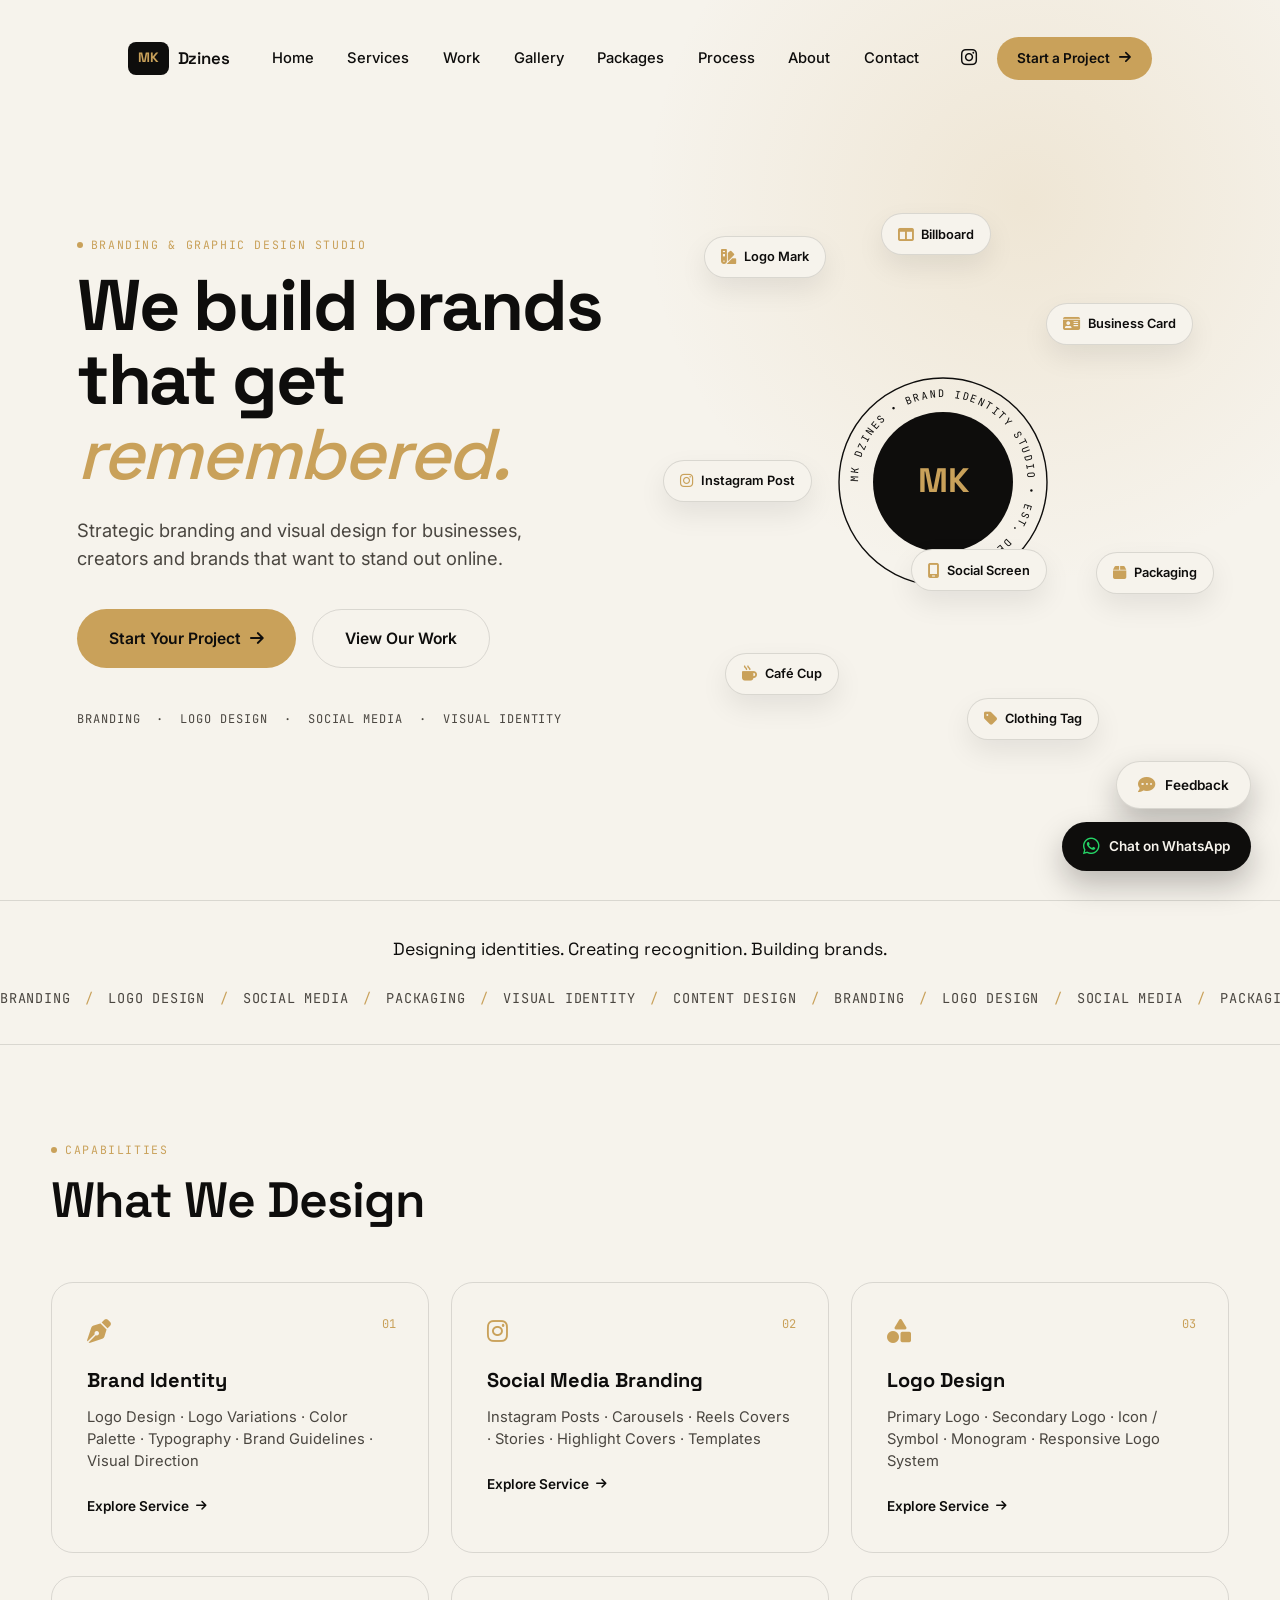
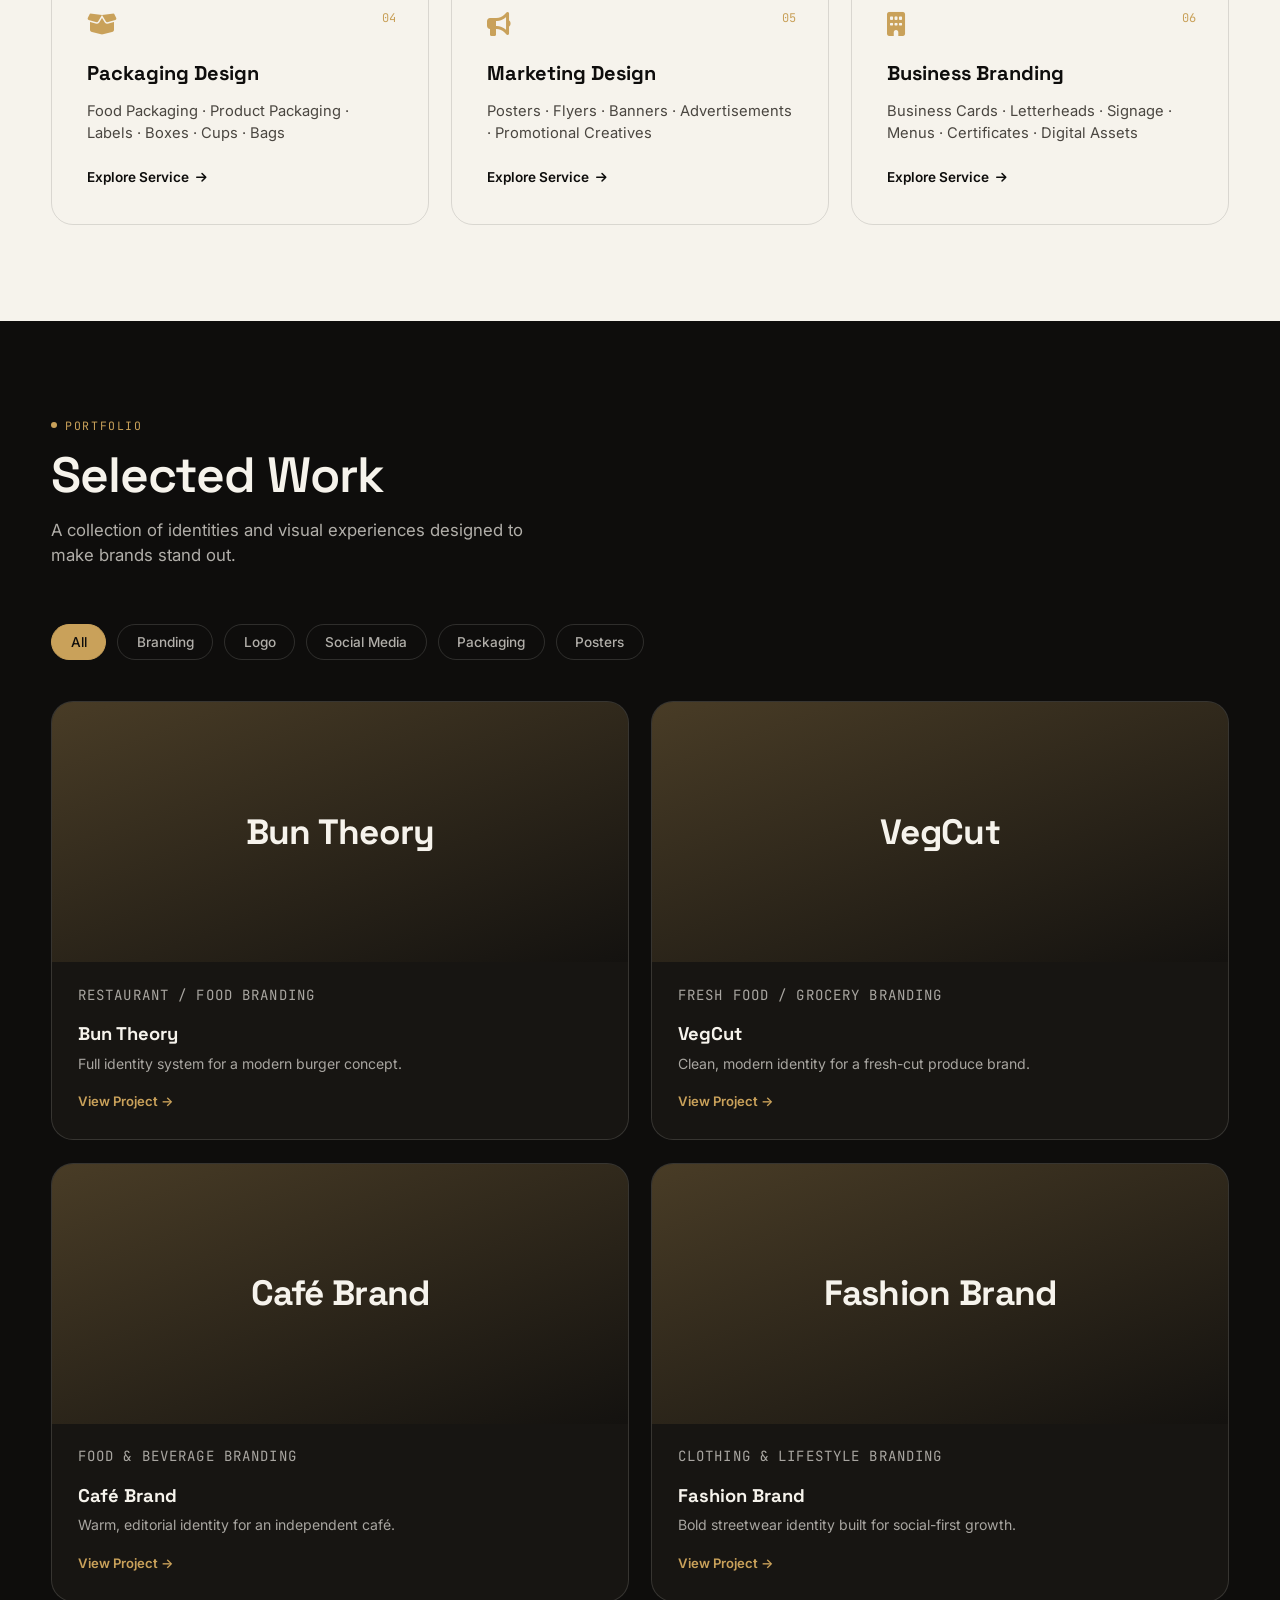
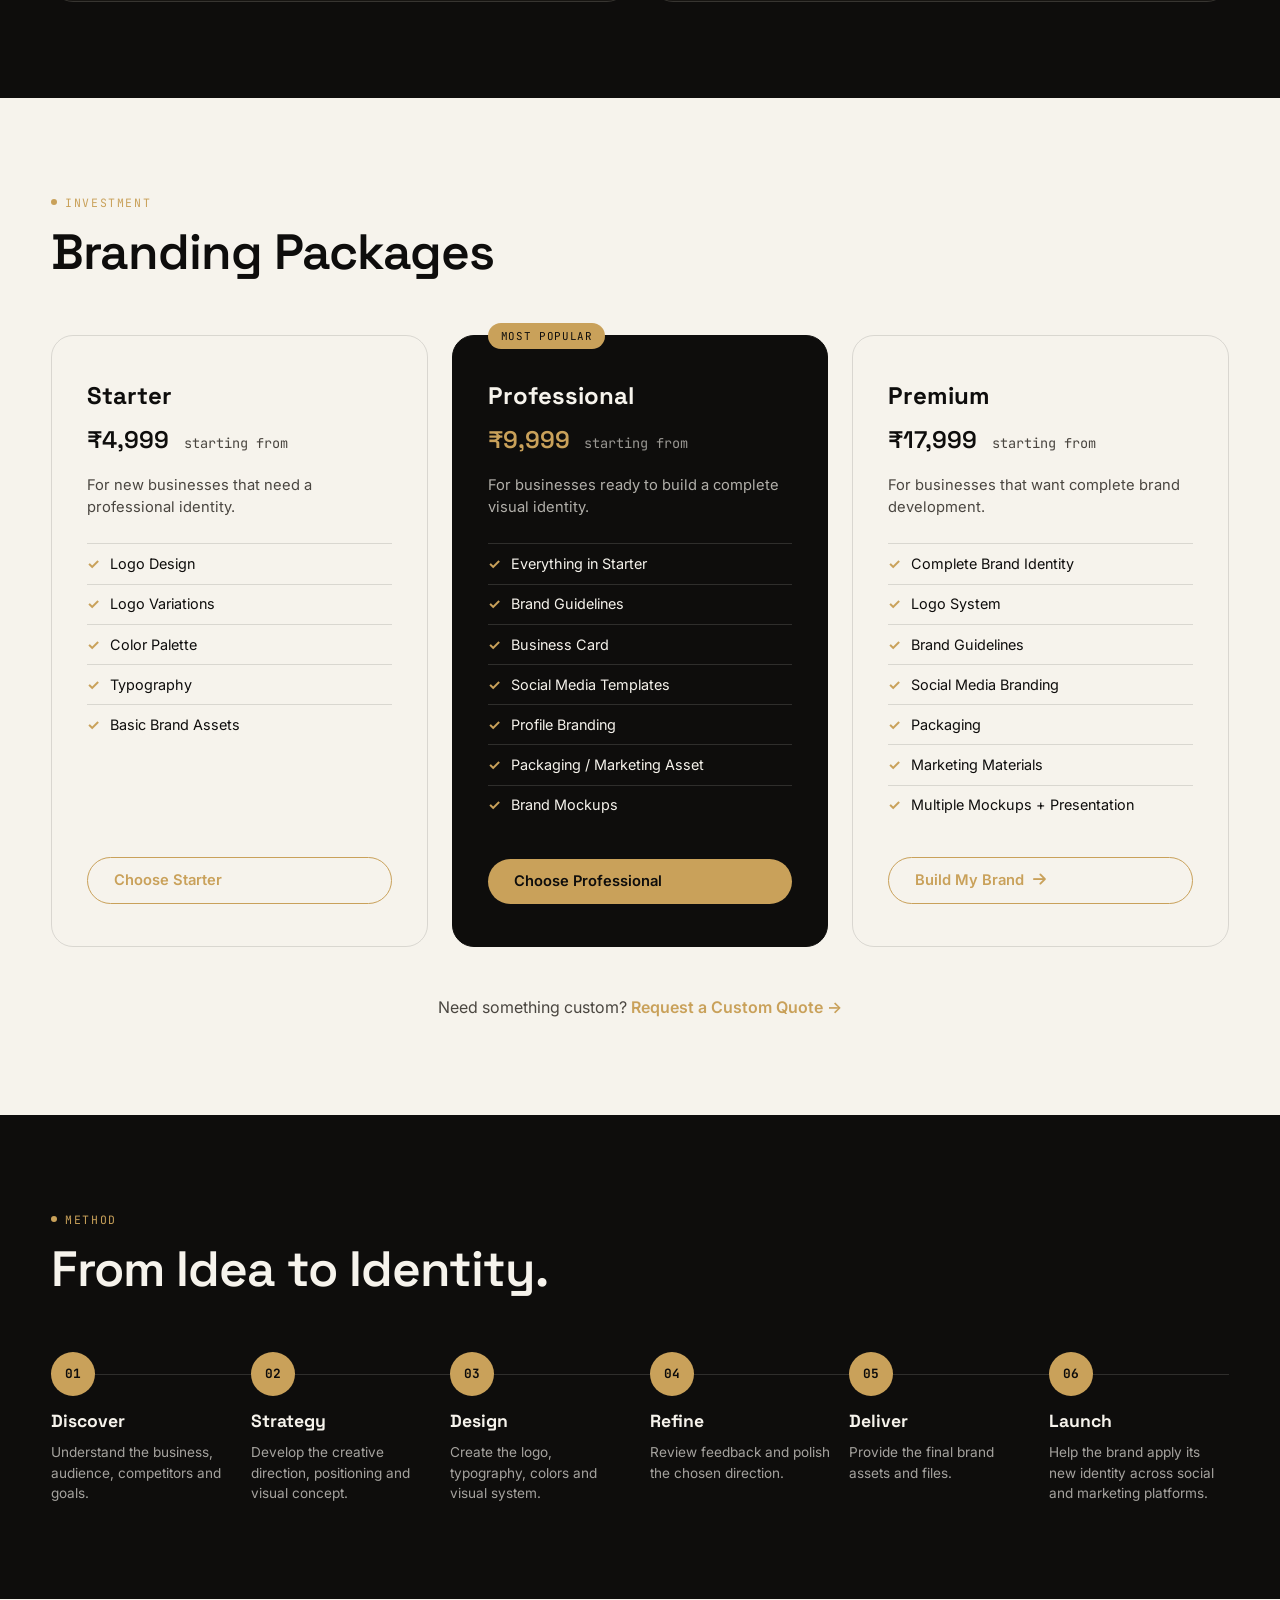
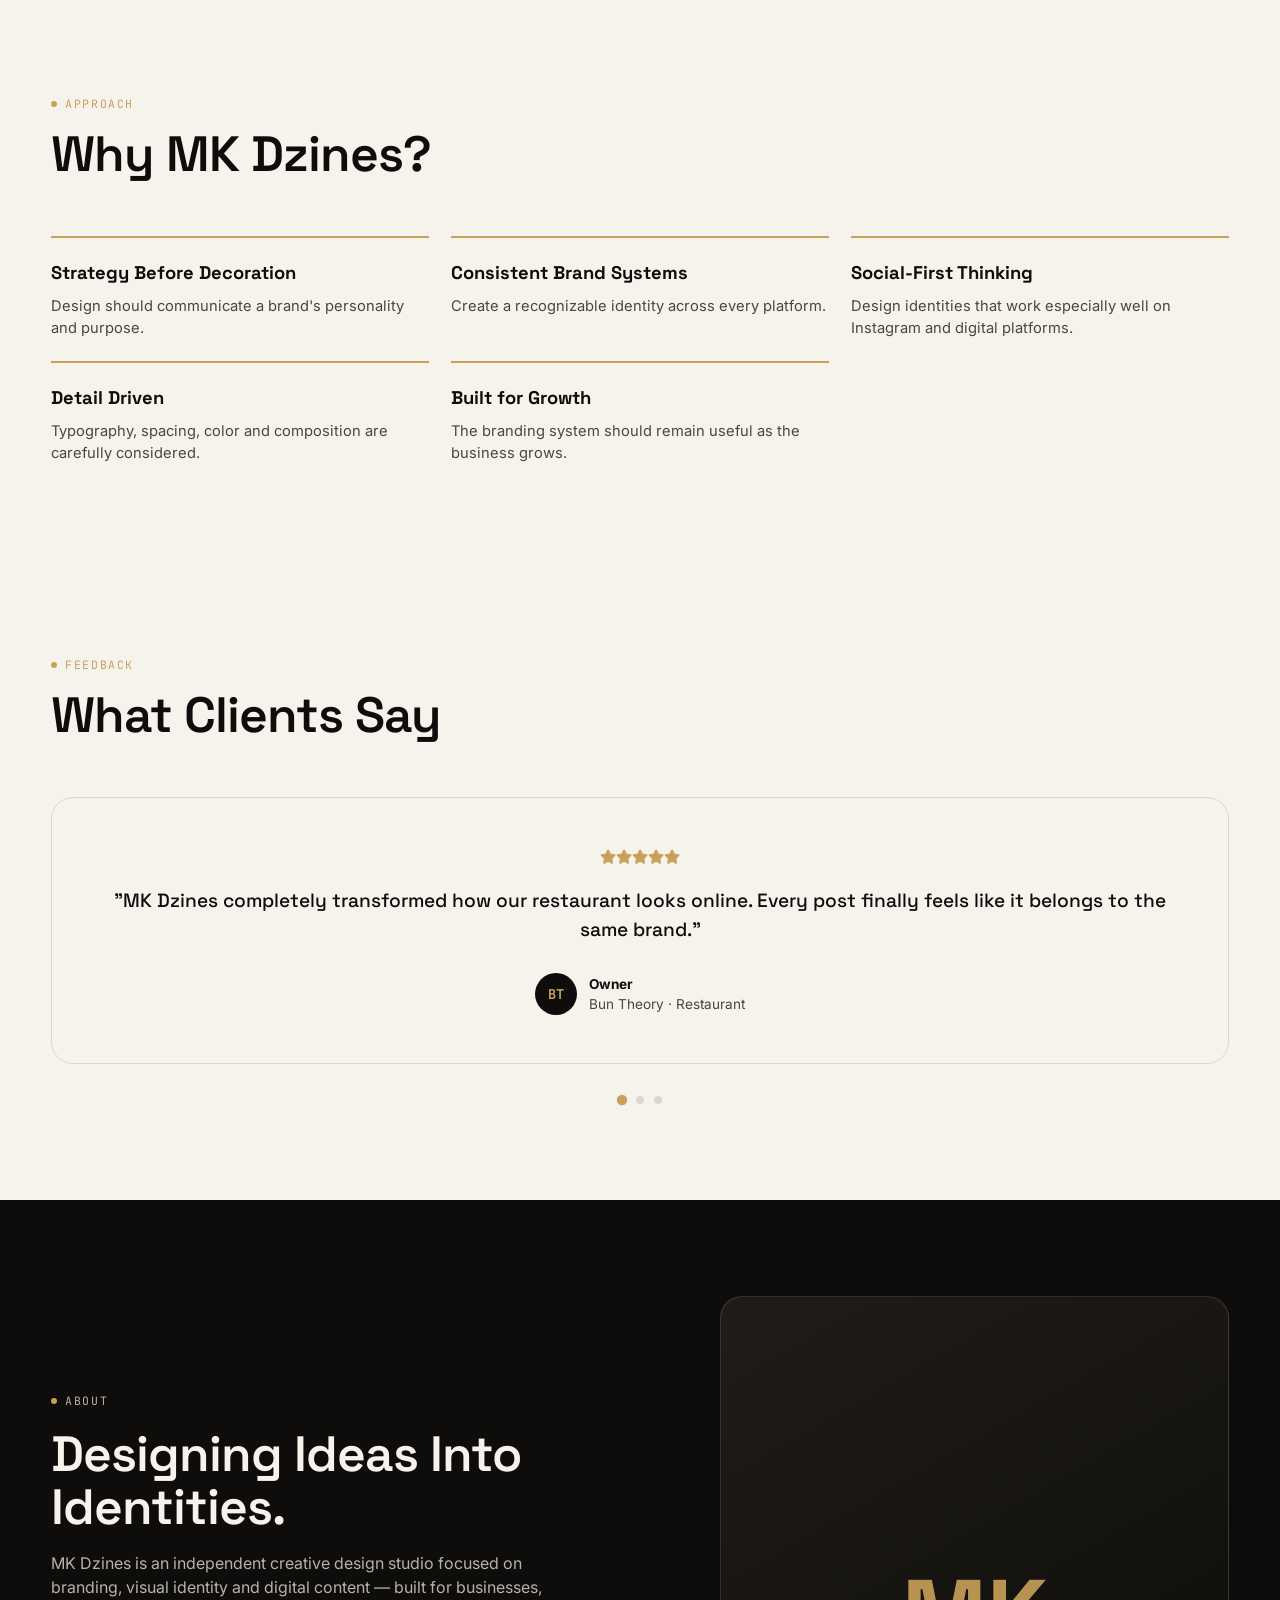
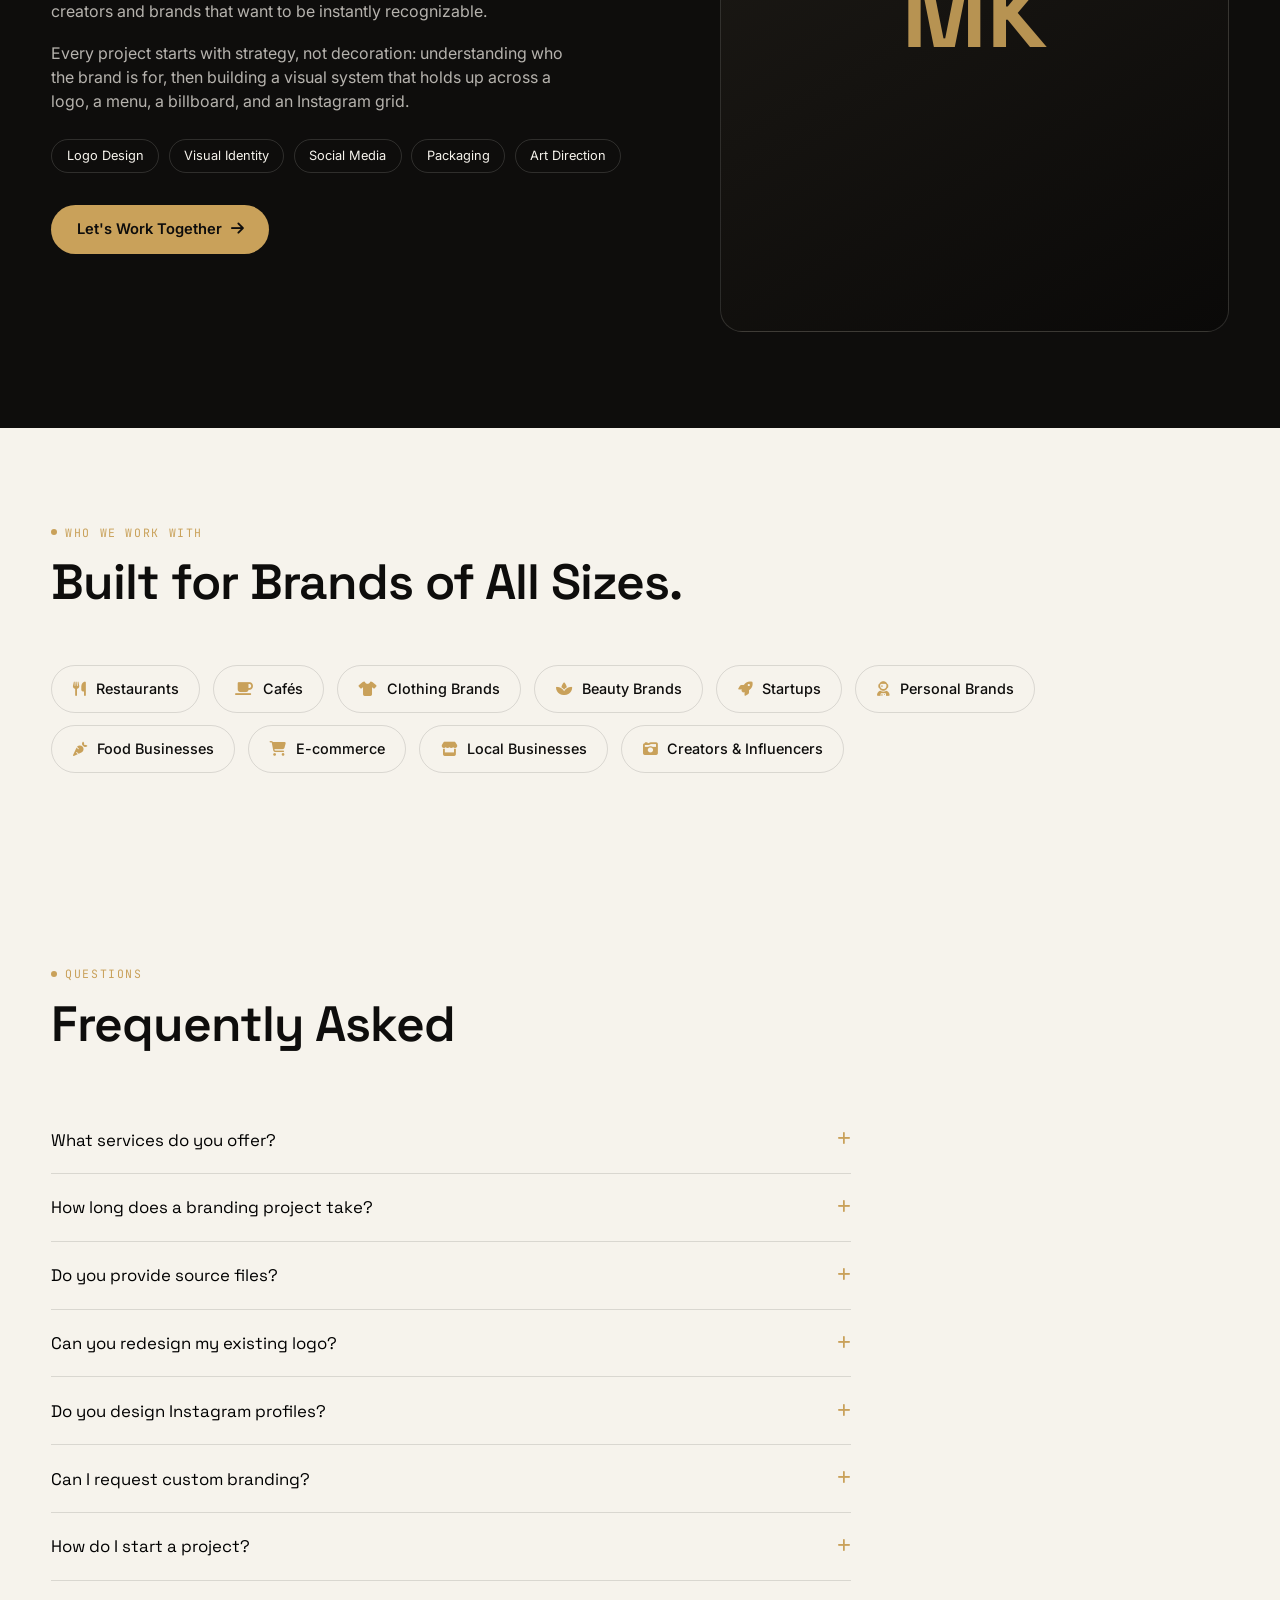
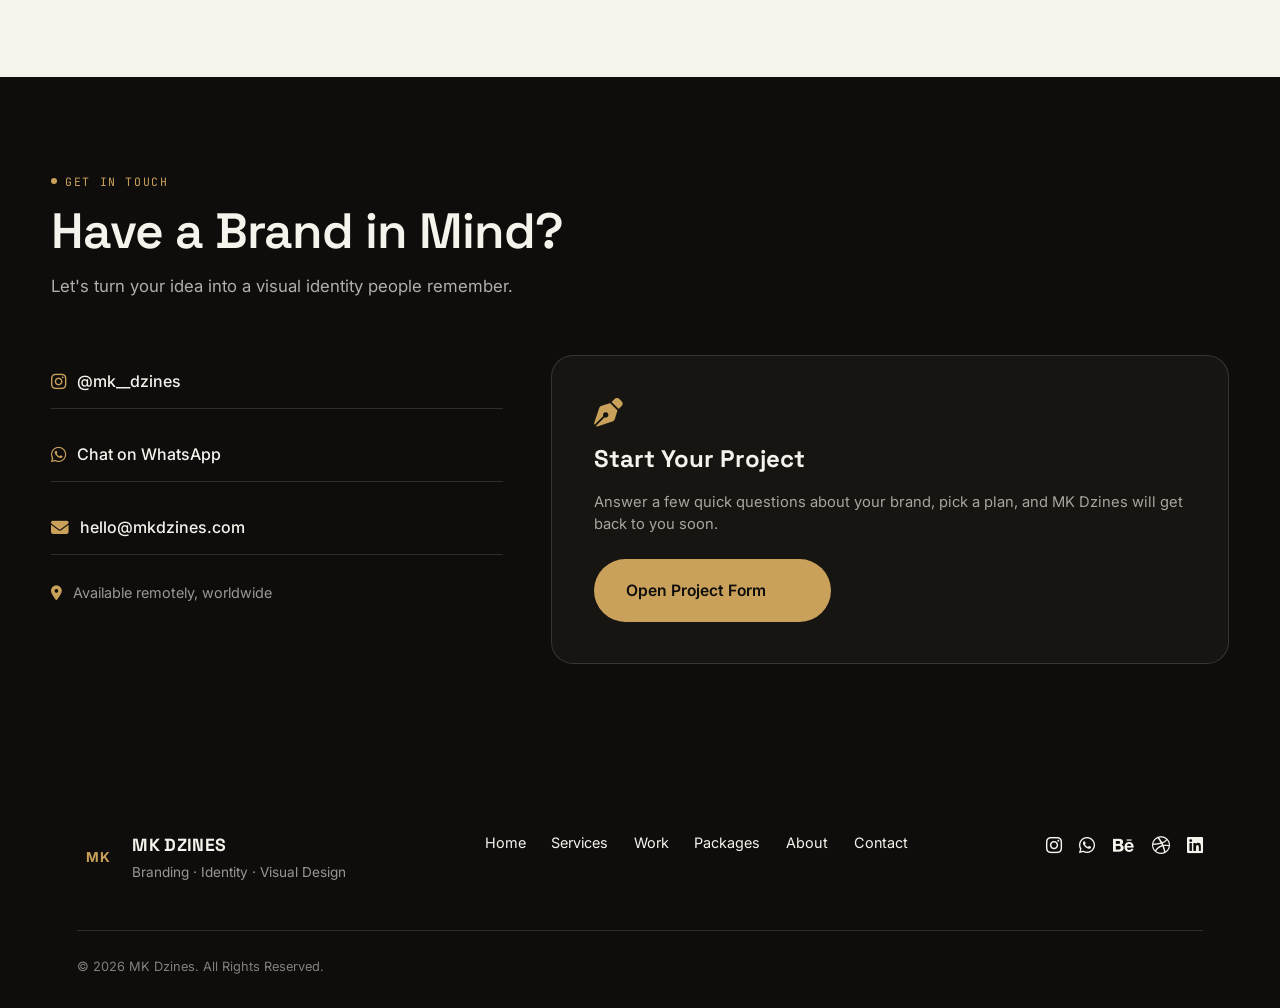
==== commit 0a6a5aa5: "Update index.html" ====
--- a/index.html
+++ b/index.html
@@ -318,7 +318,7 @@
   </div>
 </section>
 
-<!-- ===== INSTAGRAM ===== -->
+<!-- ===== INSTAGRAM ===== 
 <section class="section section-dark" id="instagram">
   <div class="section-head">
     <p class="eyebrow"><span class="eyebrow-dot"></span>@mk__dzines</p>
@@ -328,7 +328,7 @@
   <div class="ig-cta-wrap">
     <a href="https://instagram.com/mk__dzines" target="_blank" rel="noopener" class="btn btn-gold">Follow on Instagram <i class="fa-brands fa-instagram"></i></a>
   </div>
-</section>
+</section>. -->
 
 <!-- ===== TESTIMONIALS ===== -->
 <section class="section" id="testimonials">
--- a/style.css
+++ b/style.css
@@ -1073,4 +1073,3 @@
 .reveal.visible { opacity: 1; transform: translateY(0); }
 
 /* Responsive rules and extra animations now live in responsive.css */
- 
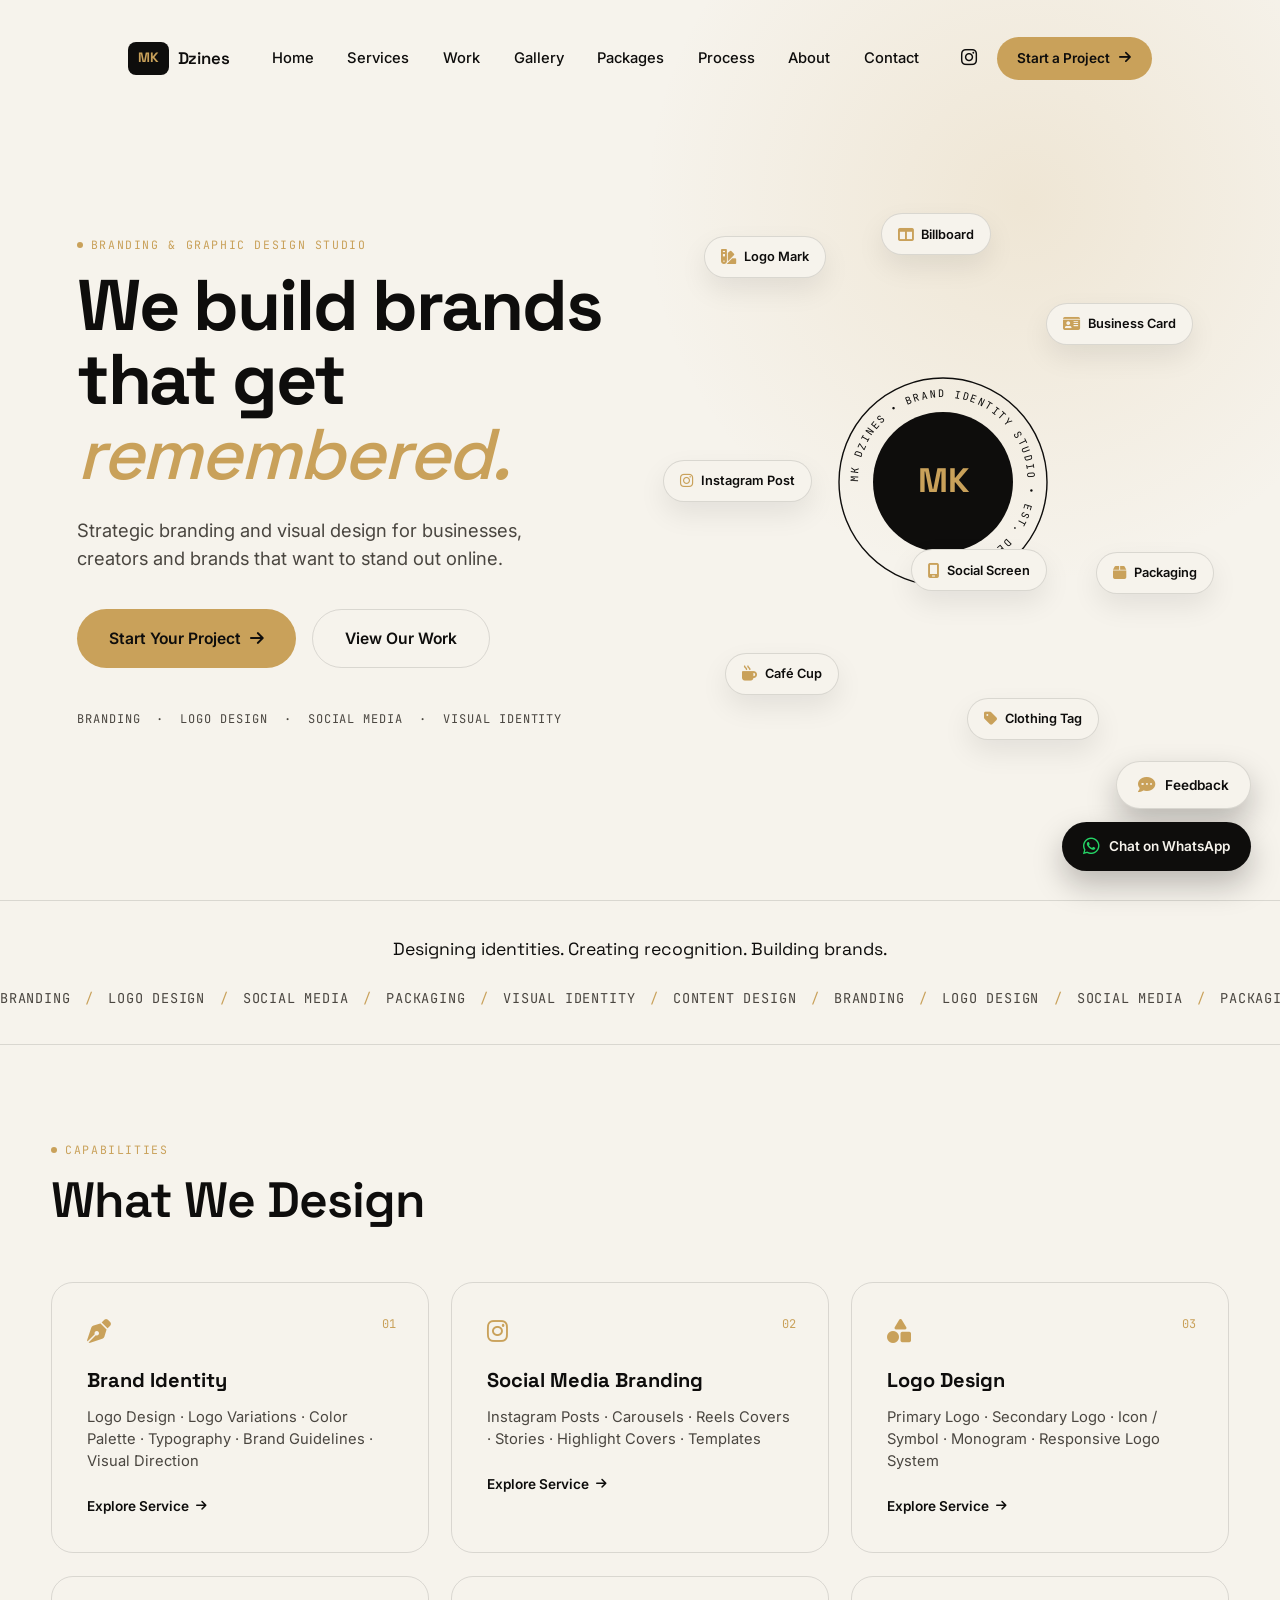
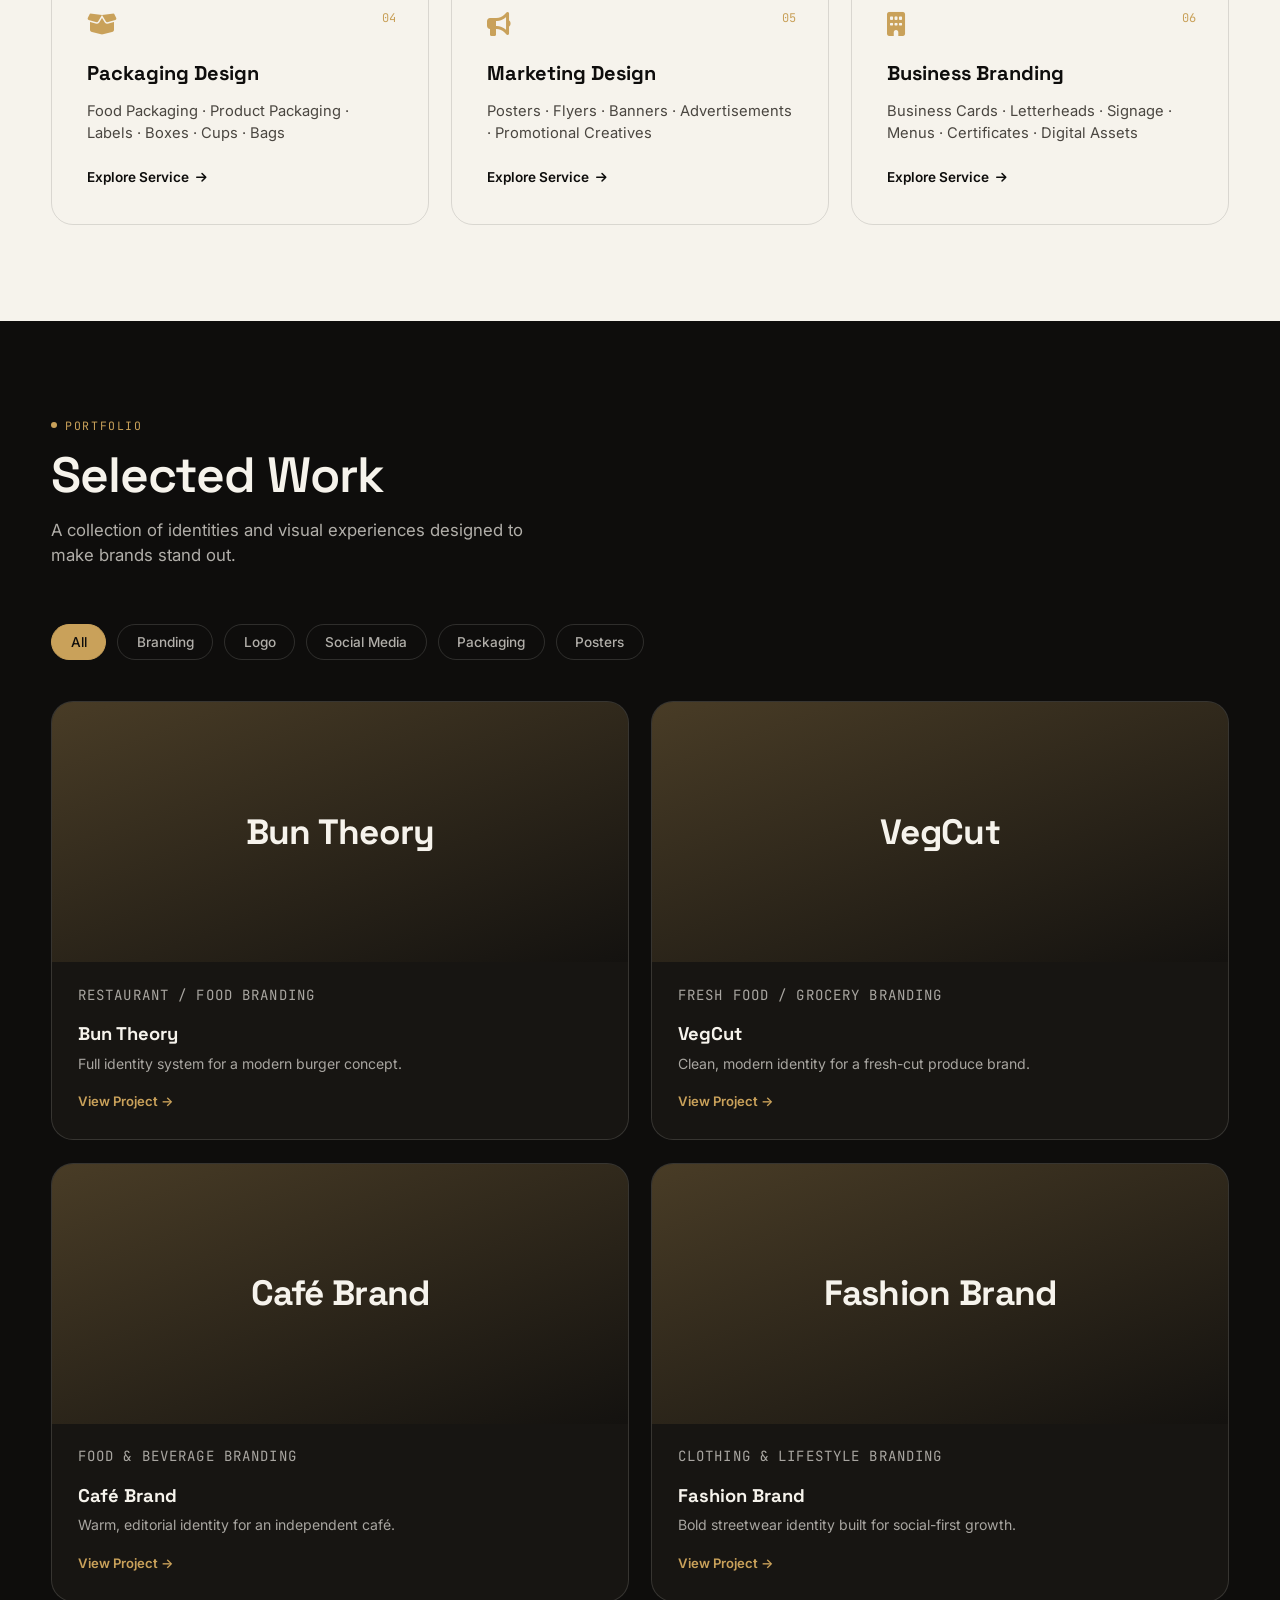
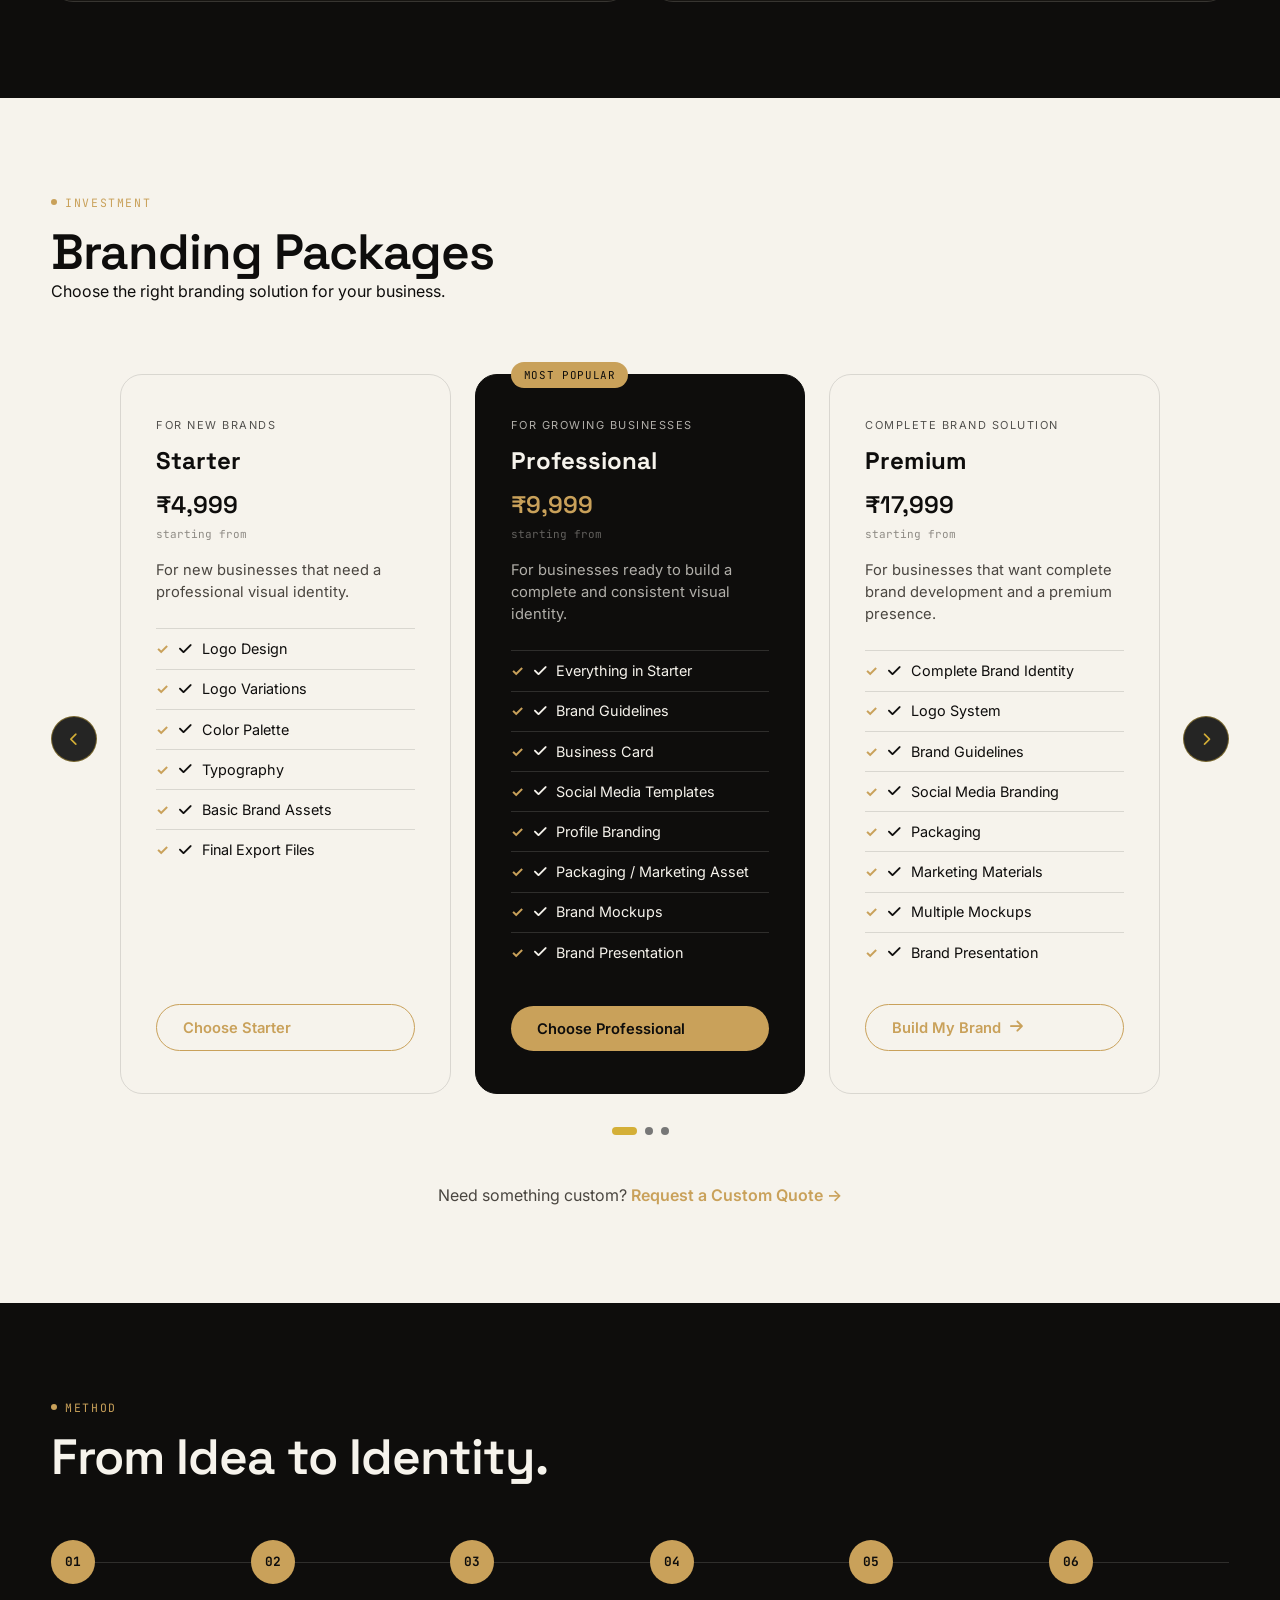
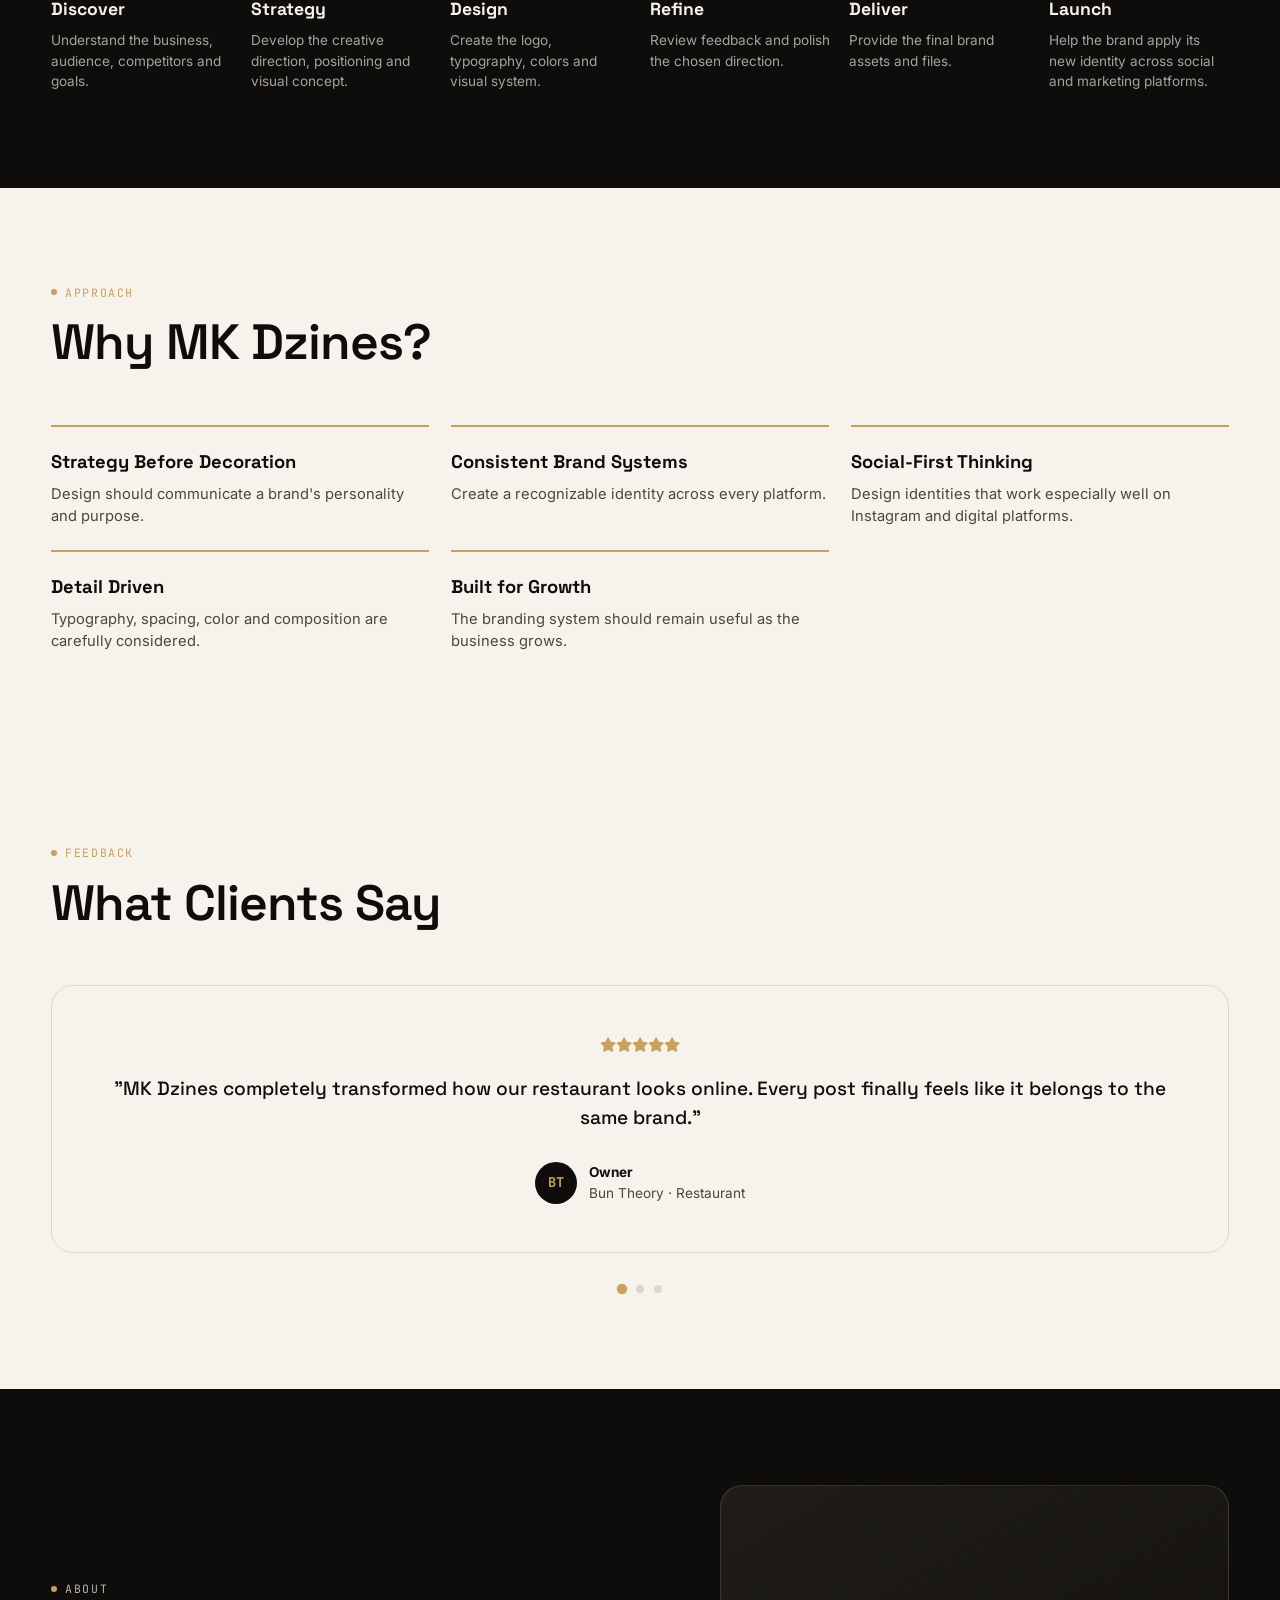
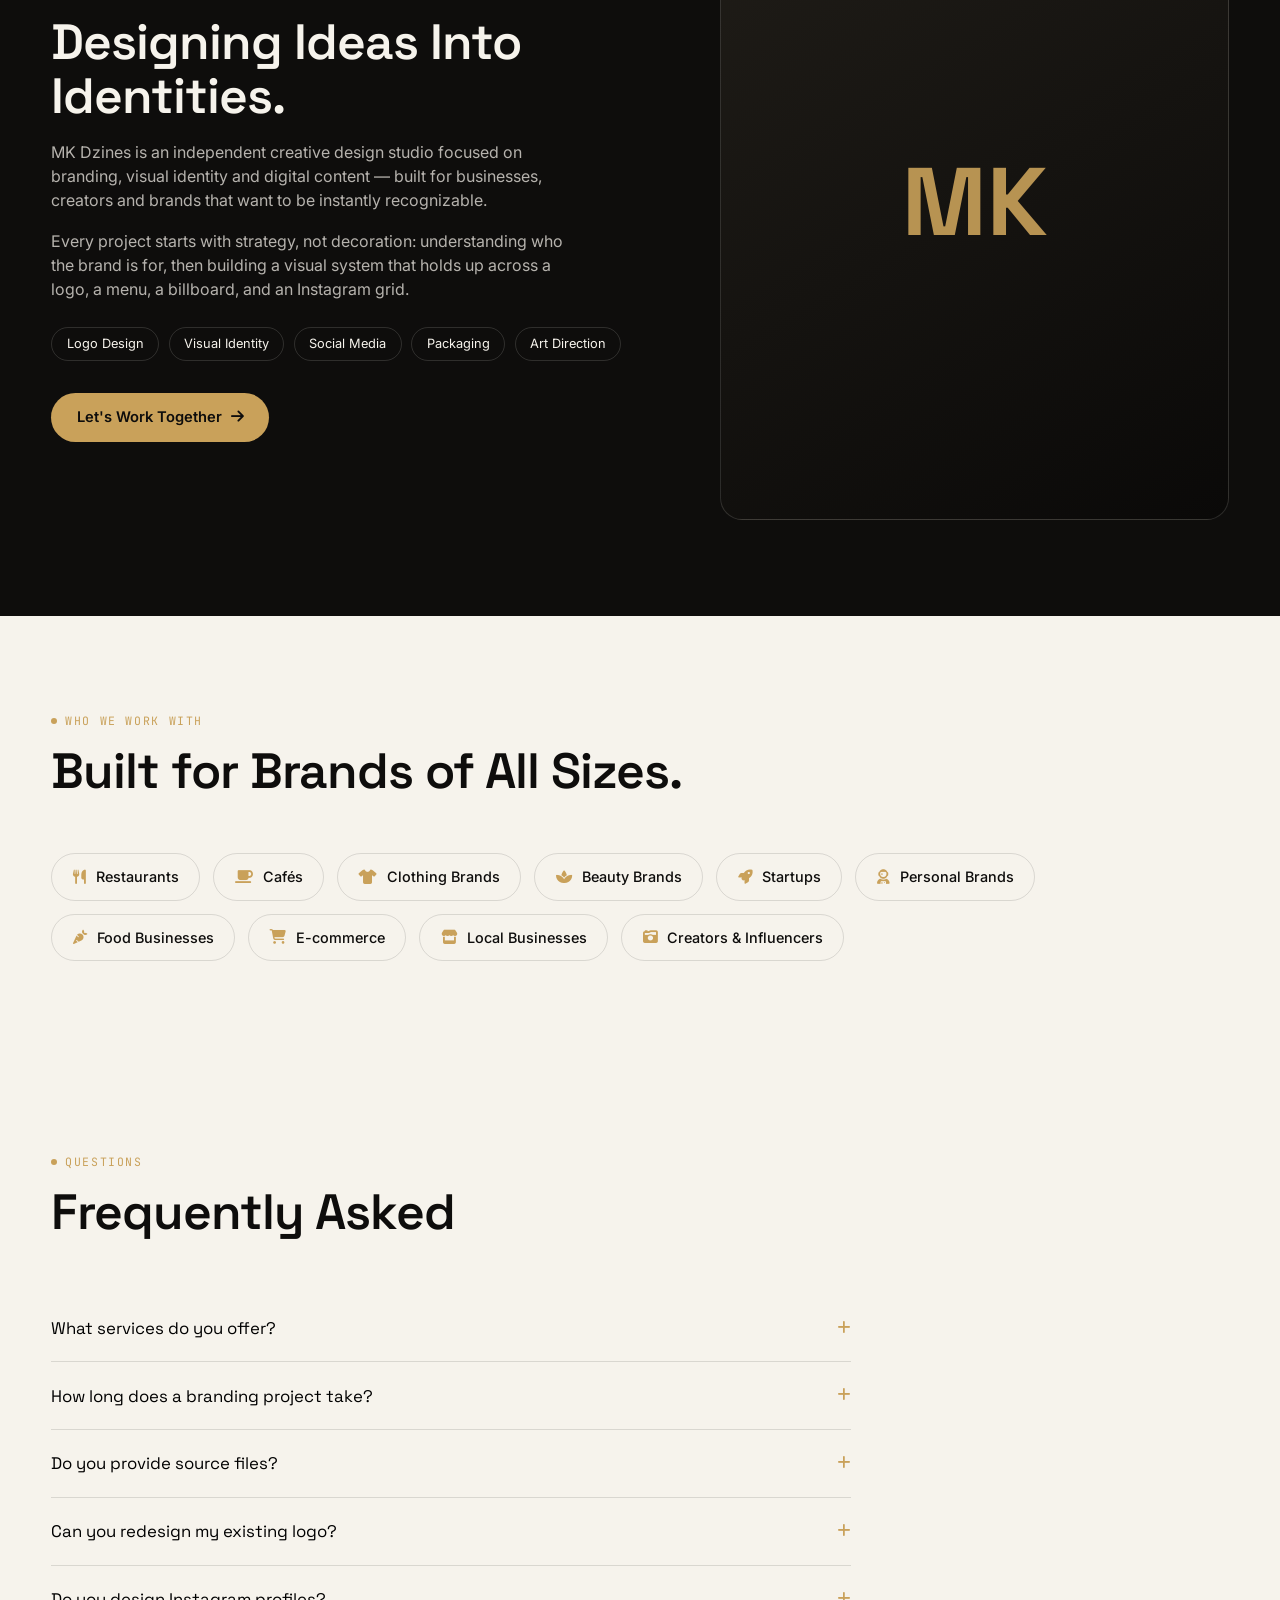
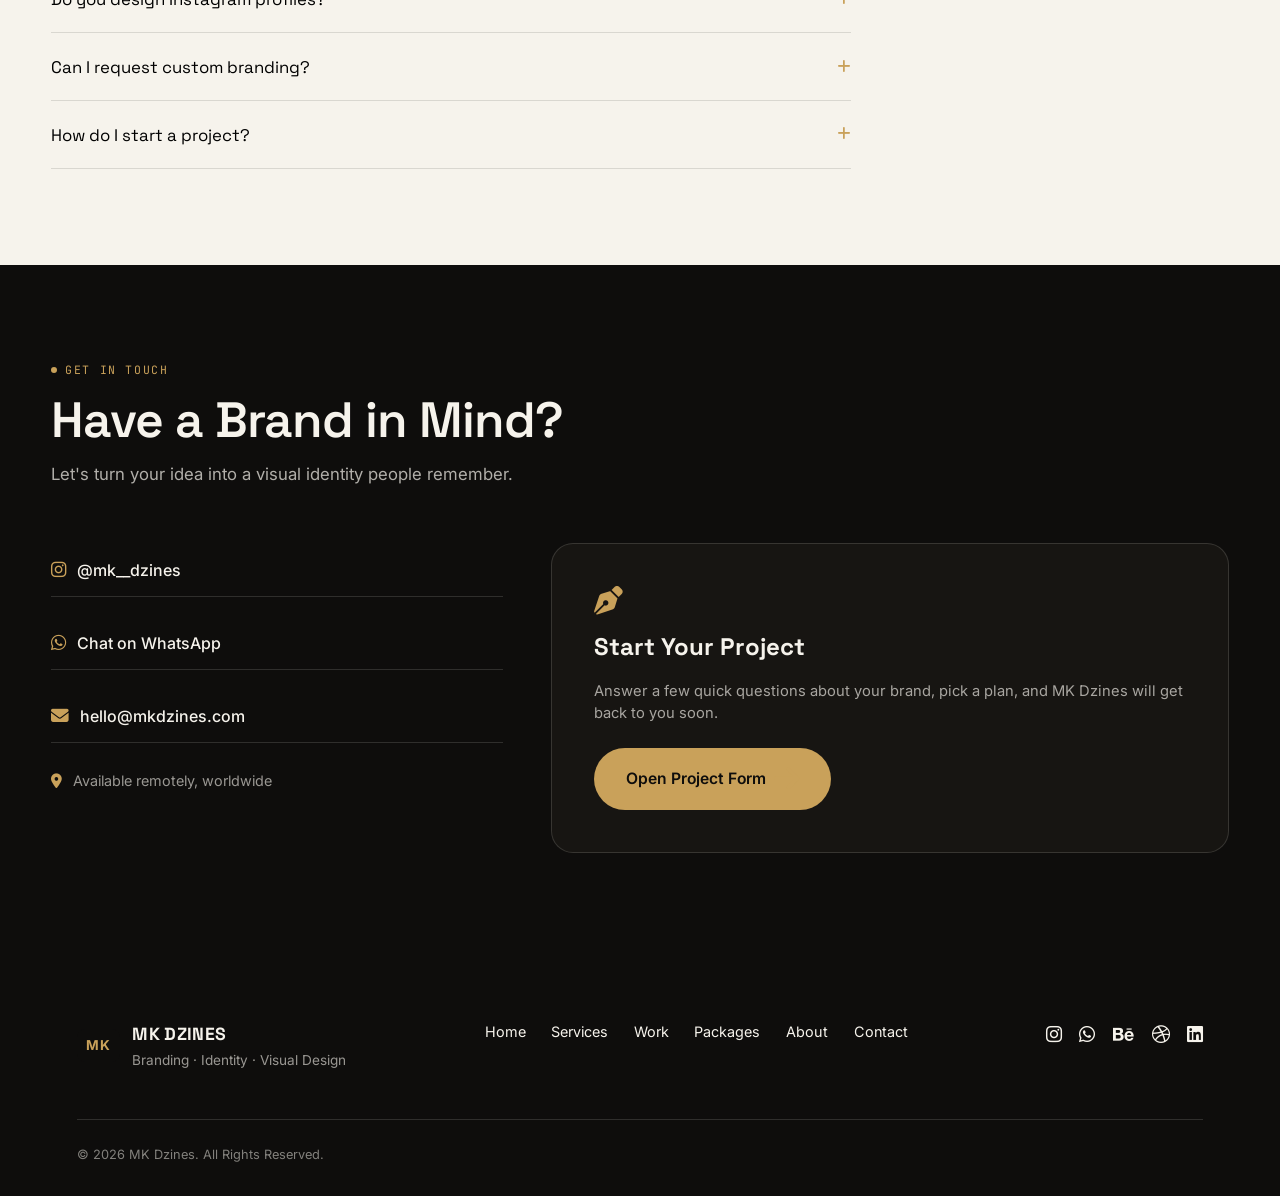
==== commit ef8a691b: "Update index.html" ====
--- a/index.html
+++ b/index.html
@@ -188,64 +188,394 @@
   </div>
 </section>
 
-<!-- ===== PACKAGES ===== -->
+
+<!-- ===== BRANDING PACKAGES SLIDER ===== -->
 <section class="section" id="packages">
+
   <div class="section-head">
-    <p class="eyebrow"><span class="eyebrow-dot"></span>Investment</p>
+    <p class="eyebrow">
+      <span class="eyebrow-dot"></span>
+      Investment
+    </p>
     <h2 class="section-title">Branding Packages</h2>
-  </div>
-
-  <div class="packages-grid">
-    <div class="package-card">
-      <h3>Starter</h3>
-      <p class="package-price"><span>₹4,999</span> starting from</p>
-      <p class="package-desc">For new businesses that need a professional identity.</p>
-      <ul>
-        <li>Logo Design</li>
-        <li>Logo Variations</li>
-        <li>Color Palette</li>
-        <li>Typography</li>
-        <li>Basic Brand Assets</li>
-      </ul>
-      <button type="button" class="btn btn-outline-gold pkg-btn" data-pkg="starter">Choose Starter</button>
-    </div>
-
-    <div class="package-card package-featured">
-      <span class="package-badge">Most Popular</span>
-      <h3>Professional</h3>
-      <p class="package-price"><span>₹9,999</span> starting from</p>
-      <p class="package-desc">For businesses ready to build a complete visual identity.</p>
-      <ul>
-        <li>Everything in Starter</li>
-        <li>Brand Guidelines</li>
-        <li>Business Card</li>
-        <li>Social Media Templates</li>
-        <li>Profile Branding</li>
-        <li>Packaging / Marketing Asset</li>
-        <li>Brand Mockups</li>
-      </ul>
-      <button type="button" class="btn btn-gold pkg-btn" data-pkg="professional">Choose Professional</button>
-    </div>
-
-    <div class="package-card">
-      <h3>Premium</h3>
-      <p class="package-price"><span>₹17,999</span> starting from</p>
-      <p class="package-desc">For businesses that want complete brand development.</p>
-      <ul>
-        <li>Complete Brand Identity</li>
-        <li>Logo System</li>
-        <li>Brand Guidelines</li>
-        <li>Social Media Branding</li>
-        <li>Packaging</li>
-        <li>Marketing Materials</li>
-        <li>Multiple Mockups + Presentation</li>
-      </ul>
-      <button type="button" class="btn btn-outline-gold pkg-btn" data-pkg="premium">Build My Brand <i class="fa-solid fa-arrow-right"></i></button>
-    </div>
-  </div>
-
-  <p class="custom-quote">Need something custom? <a href="#" class="js-open-project" data-pkg="custom">Request a Custom Quote →</a></p>
-</section>
+    <p class="section-subtitle">
+      Choose the right branding solution for your business.
+    </p>
+  </div>
+
+  <div class="packages-slider-wrapper">
+
+    <button class="package-arrow package-prev" type="button" aria-label="Previous package">
+      <i class="fa-solid fa-chevron-left"></i>
+    </button>
+
+    <div class="packages-slider" id="packagesSlider">
+
+      <!-- STARTER -->
+      <div class="package-slide">
+        <div class="package-card">
+
+          <span class="package-label">For New Brands</span>
+
+          <h3>Starter</h3>
+
+          <p class="package-price">
+            <span>₹4,999</span>
+            <small>starting from</small>
+          </p>
+
+          <p class="package-desc">
+            For new businesses that need a professional visual identity.
+          </p>
+
+          <ul>
+            <li><i class="fa-solid fa-check"></i> Logo Design</li>
+            <li><i class="fa-solid fa-check"></i> Logo Variations</li>
+            <li><i class="fa-solid fa-check"></i> Color Palette</li>
+            <li><i class="fa-solid fa-check"></i> Typography</li>
+            <li><i class="fa-solid fa-check"></i> Basic Brand Assets</li>
+            <li><i class="fa-solid fa-check"></i> Final Export Files</li>
+          </ul>
+
+          <button
+            type="button"
+            class="btn btn-outline-gold pkg-btn"
+            data-pkg="starter">
+            Choose Starter
+          </button>
+
+        </div>
+      </div>
+
+
+      <!-- PROFESSIONAL -->
+      <div class="package-slide">
+        <div class="package-card package-featured">
+
+          <span class="package-badge">Most Popular</span>
+          <span class="package-label">For Growing Businesses</span>
+
+          <h3>Professional</h3>
+
+          <p class="package-price">
+            <span>₹9,999</span>
+            <small>starting from</small>
+          </p>
+
+          <p class="package-desc">
+            For businesses ready to build a complete and consistent visual identity.
+          </p>
+
+          <ul>
+            <li><i class="fa-solid fa-check"></i> Everything in Starter</li>
+            <li><i class="fa-solid fa-check"></i> Brand Guidelines</li>
+            <li><i class="fa-solid fa-check"></i> Business Card</li>
+            <li><i class="fa-solid fa-check"></i> Social Media Templates</li>
+            <li><i class="fa-solid fa-check"></i> Profile Branding</li>
+            <li><i class="fa-solid fa-check"></i> Packaging / Marketing Asset</li>
+            <li><i class="fa-solid fa-check"></i> Brand Mockups</li>
+            <li><i class="fa-solid fa-check"></i> Brand Presentation</li>
+          </ul>
+
+          <button
+            type="button"
+            class="btn btn-gold pkg-btn"
+            data-pkg="professional">
+            Choose Professional
+          </button>
+
+        </div>
+      </div>
+
+
+      <!-- PREMIUM -->
+      <div class="package-slide">
+        <div class="package-card">
+
+          <span class="package-label">Complete Brand Solution</span>
+
+          <h3>Premium</h3>
+
+          <p class="package-price">
+            <span>₹17,999</span>
+            <small>starting from</small>
+          </p>
+
+          <p class="package-desc">
+            For businesses that want complete brand development and a premium presence.
+          </p>
+
+          <ul>
+            <li><i class="fa-solid fa-check"></i> Complete Brand Identity</li>
+            <li><i class="fa-solid fa-check"></i> Logo System</li>
+            <li><i class="fa-solid fa-check"></i> Brand Guidelines</li>
+            <li><i class="fa-solid fa-check"></i> Social Media Branding</li>
+            <li><i class="fa-solid fa-check"></i> Packaging</li>
+            <li><i class="fa-solid fa-check"></i> Marketing Materials</li>
+            <li><i class="fa-solid fa-check"></i> Multiple Mockups</li>
+            <li><i class="fa-solid fa-check"></i> Brand Presentation</li>
+          </ul>
+
+          <button
+            type="button"
+            class="btn btn-outline-gold pkg-btn"
+            data-pkg="premium">
+            Build My Brand
+            <i class="fa-solid fa-arrow-right"></i>
+          </button>
+
+        </div>
+      </div>
+
+    </div>
+
+    <button class="package-arrow package-next" type="button" aria-label="Next package">
+      <i class="fa-solid fa-chevron-right"></i>
+    </button>
+
+  </div>
+
+  <!-- Slider dots -->
+  <div class="package-dots" id="packageDots">
+    <button class="active" data-slide="0"></button>
+    <button data-slide="1"></button>
+    <button data-slide="2"></button>
+  </div>
+
+  <p class="custom-quote">
+    Need something custom?
+    <a href="#" class="js-open-project" data-pkg="custom">
+      Request a Custom Quote →
+    </a>
+  </p>
+
+</section>
+
+<style>
+/* ===== PACKAGES SLIDER ===== */
+
+.packages-slider-wrapper {
+  position: relative;
+  width: 100%;
+  display: flex;
+  align-items: center;
+  gap: 18px;
+}
+
+.packages-slider {
+  display: flex;
+  gap: 24px;
+  width: 100%;
+  overflow-x: auto;
+  scroll-behavior: smooth;
+  scroll-snap-type: x mandatory;
+  scrollbar-width: none;
+  padding: 15px 5px 25px;
+}
+
+.packages-slider::-webkit-scrollbar {
+  display: none;
+}
+
+.package-slide {
+  flex: 0 0 calc((100% - 48px) / 3);
+  scroll-snap-align: center;
+}
+
+.package-arrow {
+  width: 46px;
+  height: 46px;
+  min-width: 46px;
+  border: 1px solid rgba(212, 175, 55, 0.45);
+  background: rgba(15, 15, 15, 0.9);
+  color: #d4af37;
+  border-radius: 50%;
+  cursor: pointer;
+  transition: 0.3s ease;
+  z-index: 5;
+}
+
+.package-arrow:hover {
+  transform: scale(1.08);
+  background: #d4af37;
+  color: #111;
+}
+
+.package-card {
+  height: 100%;
+  display: flex;
+  flex-direction: column;
+}
+
+.package-card ul {
+  flex: 1;
+}
+
+.package-card .pkg-btn {
+  margin-top: auto;
+}
+
+.package-label {
+  display: inline-block;
+  font-size: 11px;
+  text-transform: uppercase;
+  letter-spacing: 1.5px;
+  margin-bottom: 10px;
+  opacity: 0.7;
+}
+
+.package-price small {
+  display: block;
+  font-size: 11px;
+  font-weight: 400;
+  opacity: 0.6;
+  margin-top: 3px;
+}
+
+.package-dots {
+  display: flex;
+  justify-content: center;
+  gap: 8px;
+  margin: 8px 0 25px;
+}
+
+.package-dots button {
+  width: 8px;
+  height: 8px;
+  padding: 0;
+  border: 0;
+  border-radius: 50%;
+  background: #777;
+  cursor: pointer;
+  transition: 0.3s ease;
+}
+
+.package-dots button.active {
+  width: 25px;
+  border-radius: 10px;
+  background: #d4af37;
+}
+
+
+/* ===== TABLET ===== */
+
+@media (max-width: 1000px) {
+
+  .package-slide {
+    flex: 0 0 calc((100% - 24px) / 2);
+  }
+
+}
+
+
+/* ===== MOBILE ===== */
+
+@media (max-width: 650px) {
+
+  .packages-slider-wrapper {
+    gap: 8px;
+  }
+
+  .packages-slider {
+    gap: 15px;
+    padding-left: 3px;
+    padding-right: 3px;
+  }
+
+  .package-slide {
+    flex: 0 0 100%;
+  }
+
+  .package-arrow {
+    width: 38px;
+    height: 38px;
+    min-width: 38px;
+    font-size: 12px;
+  }
+
+}</style>
+
+<script>
+const packagesSlider = document.getElementById("packagesSlider");
+const packageSlides = document.querySelectorAll(".package-slide");
+const prevPackage = document.querySelector(".package-prev");
+const nextPackage = document.querySelector(".package-next");
+const packageDots = document.querySelectorAll("#packageDots button");
+
+let currentPackage = 0;
+
+function getPackageWidth() {
+  const slide = packageSlides[0];
+
+  if (!slide) return 0;
+
+  const gap = parseFloat(
+    getComputedStyle(packagesSlider).gap
+  ) || 0;
+
+  return slide.offsetWidth + gap;
+}
+
+function goToPackage(index) {
+
+  if (index < 0) {
+    index = packageSlides.length - 1;
+  }
+
+  if (index >= packageSlides.length) {
+    index = 0;
+  }
+
+  currentPackage = index;
+
+  packagesSlider.scrollTo({
+    left: getPackageWidth() * currentPackage,
+    behavior: "smooth"
+  });
+
+  packageDots.forEach((dot, i) => {
+    dot.classList.toggle("active", i === currentPackage);
+  });
+}
+
+prevPackage.addEventListener("click", () => {
+  goToPackage(currentPackage - 1);
+});
+
+nextPackage.addEventListener("click", () => {
+  goToPackage(currentPackage + 1);
+});
+
+packageDots.forEach((dot, index) => {
+  dot.addEventListener("click", () => {
+    goToPackage(index);
+  });
+});
+
+
+/* Update active dot when user swipes */
+packagesSlider.addEventListener("scroll", () => {
+
+  const width = getPackageWidth();
+
+  if (!width) return;
+
+  const index = Math.round(
+    packagesSlider.scrollLeft / width
+  );
+
+  if (index !== currentPackage) {
+
+    currentPackage = index;
+
+    packageDots.forEach((dot, i) => {
+      dot.classList.toggle("active", i === currentPackage);
+    });
+
+  }
+
+});
+</script>
 
 <!-- ===== PROCESS ===== -->
 <section class="section section-dark" id="process">
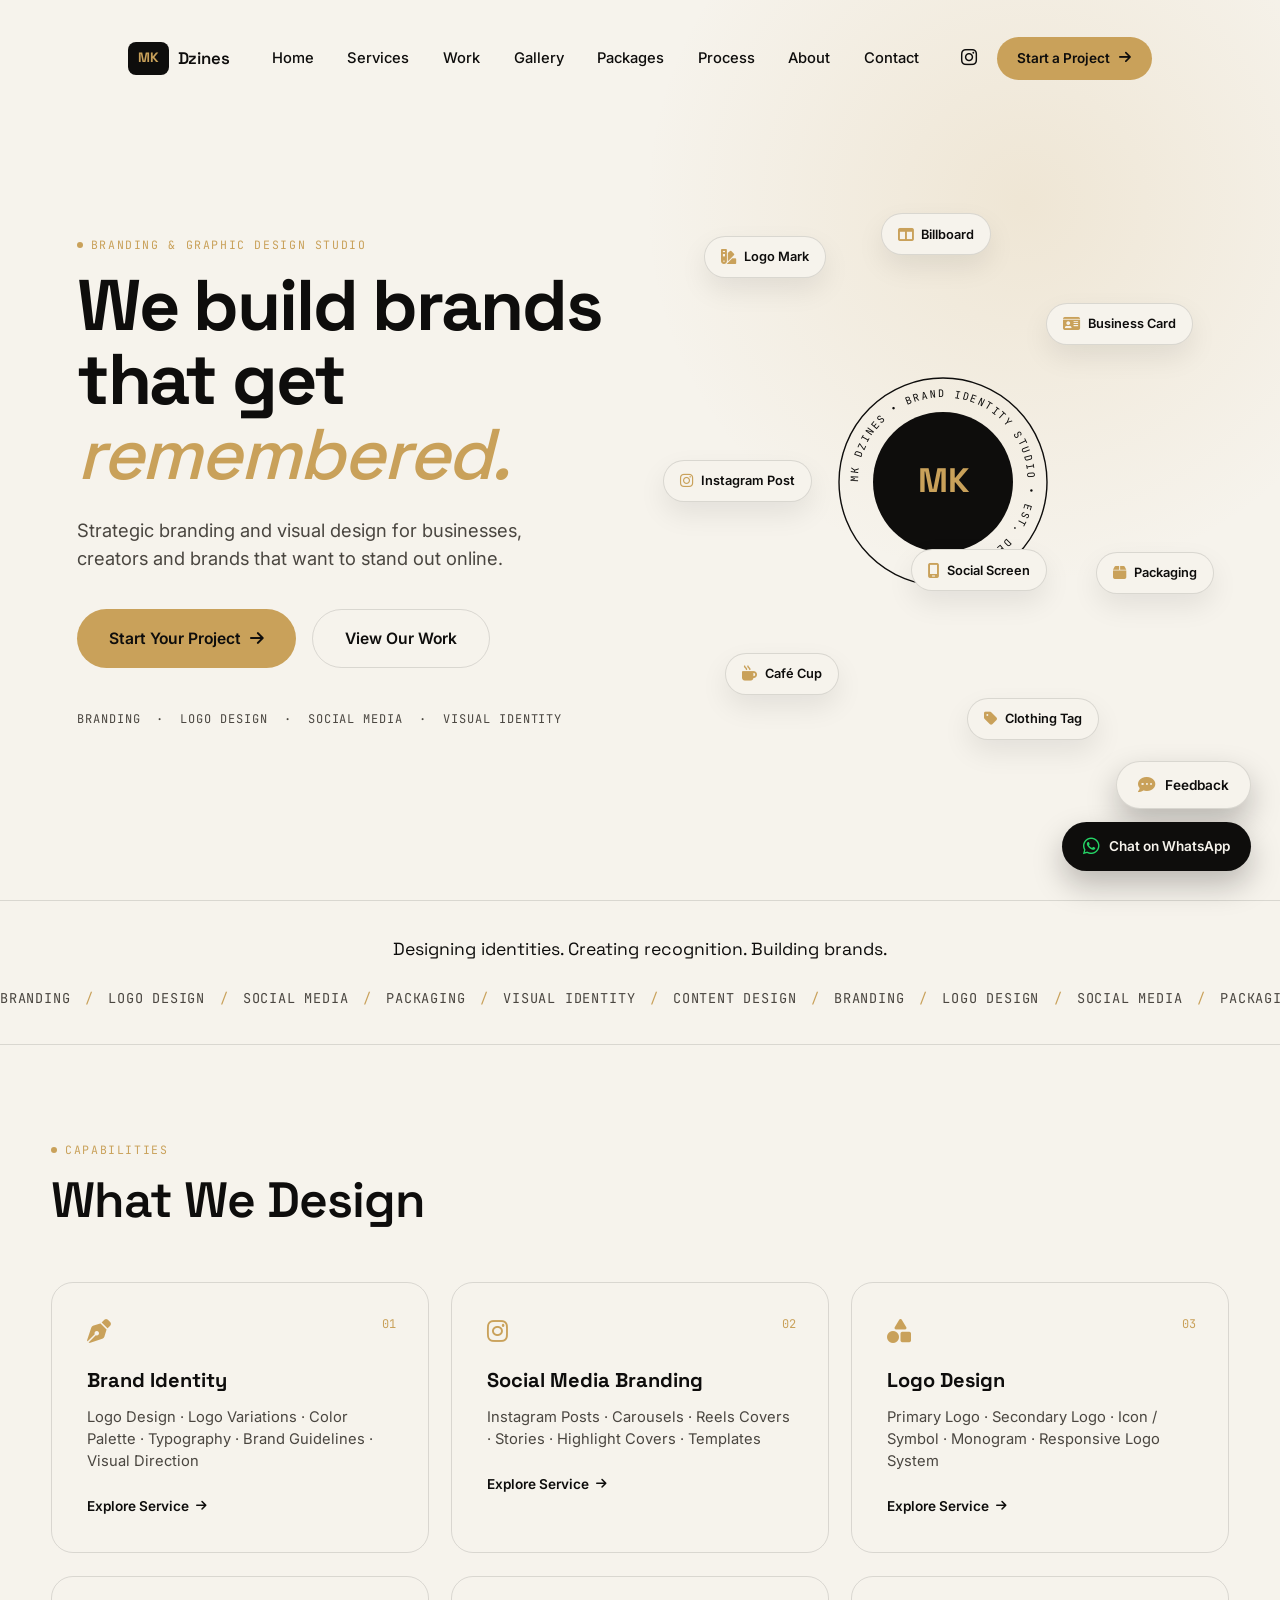
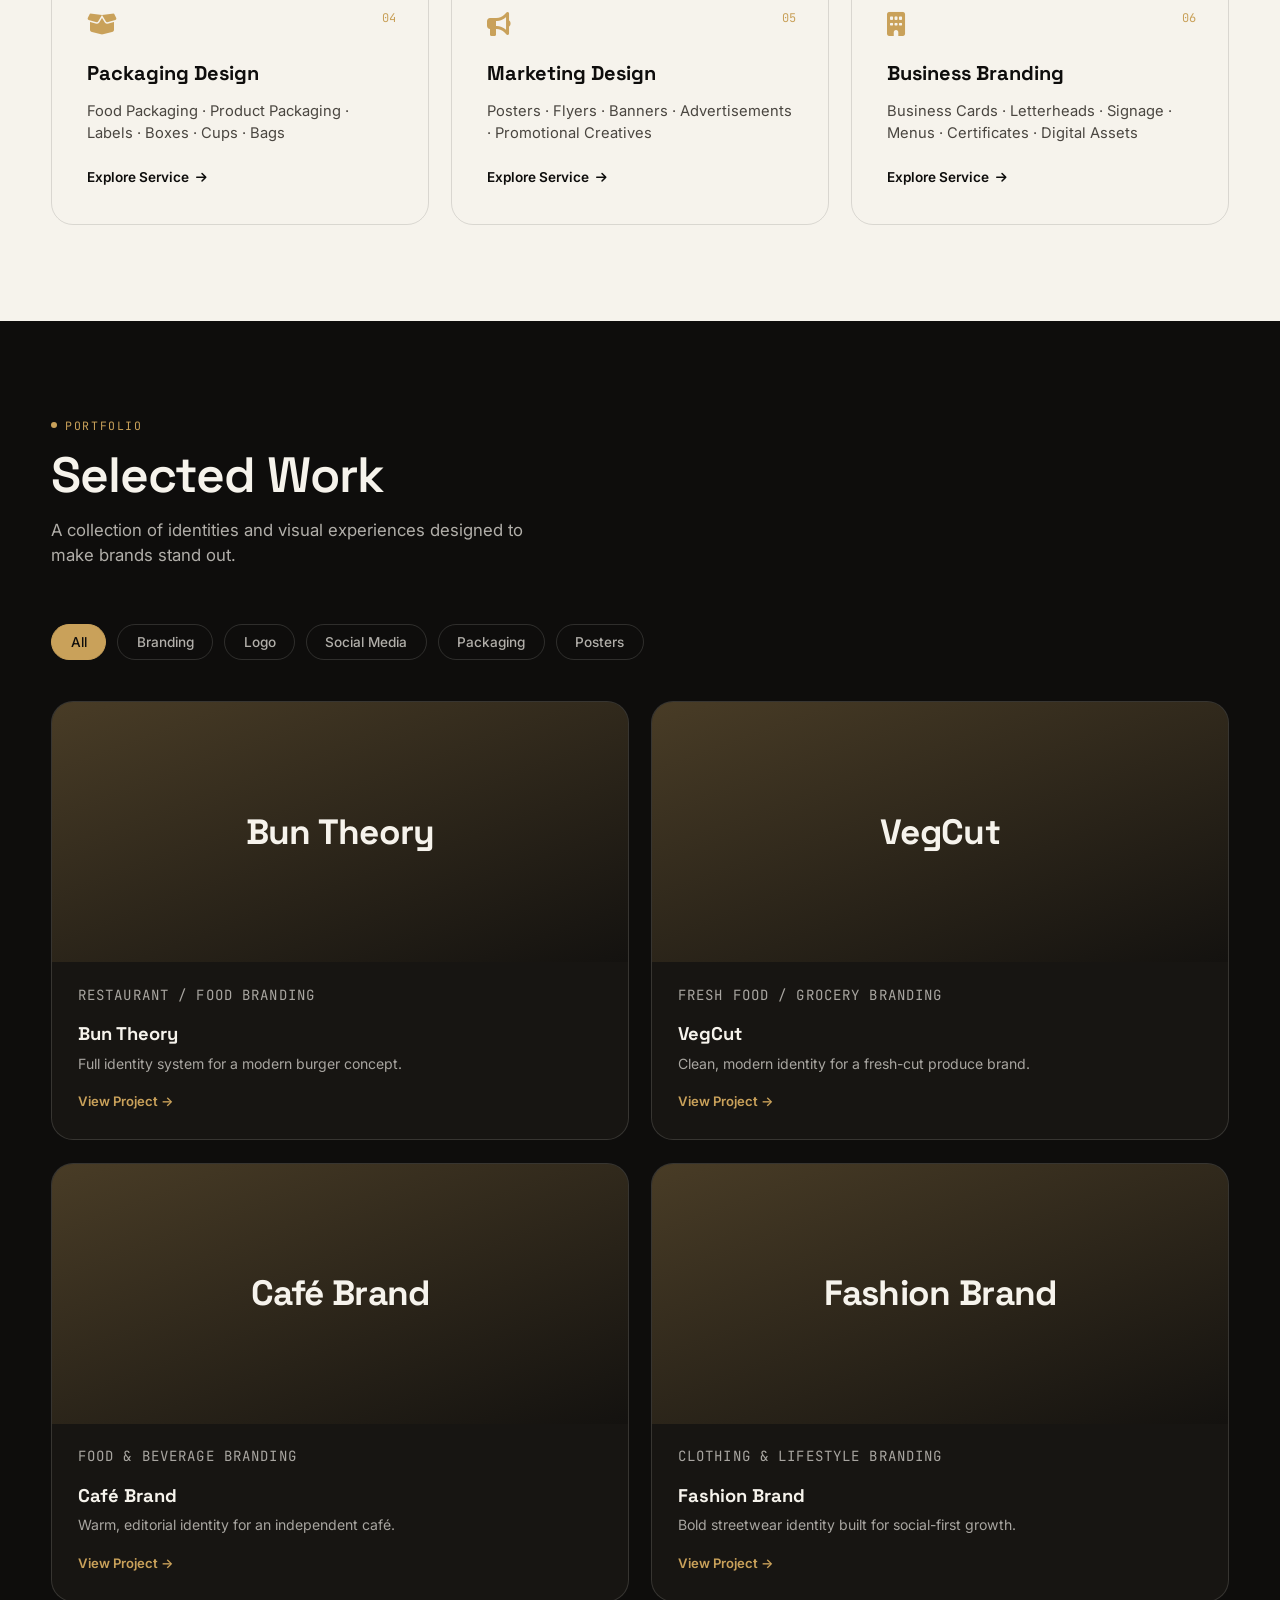
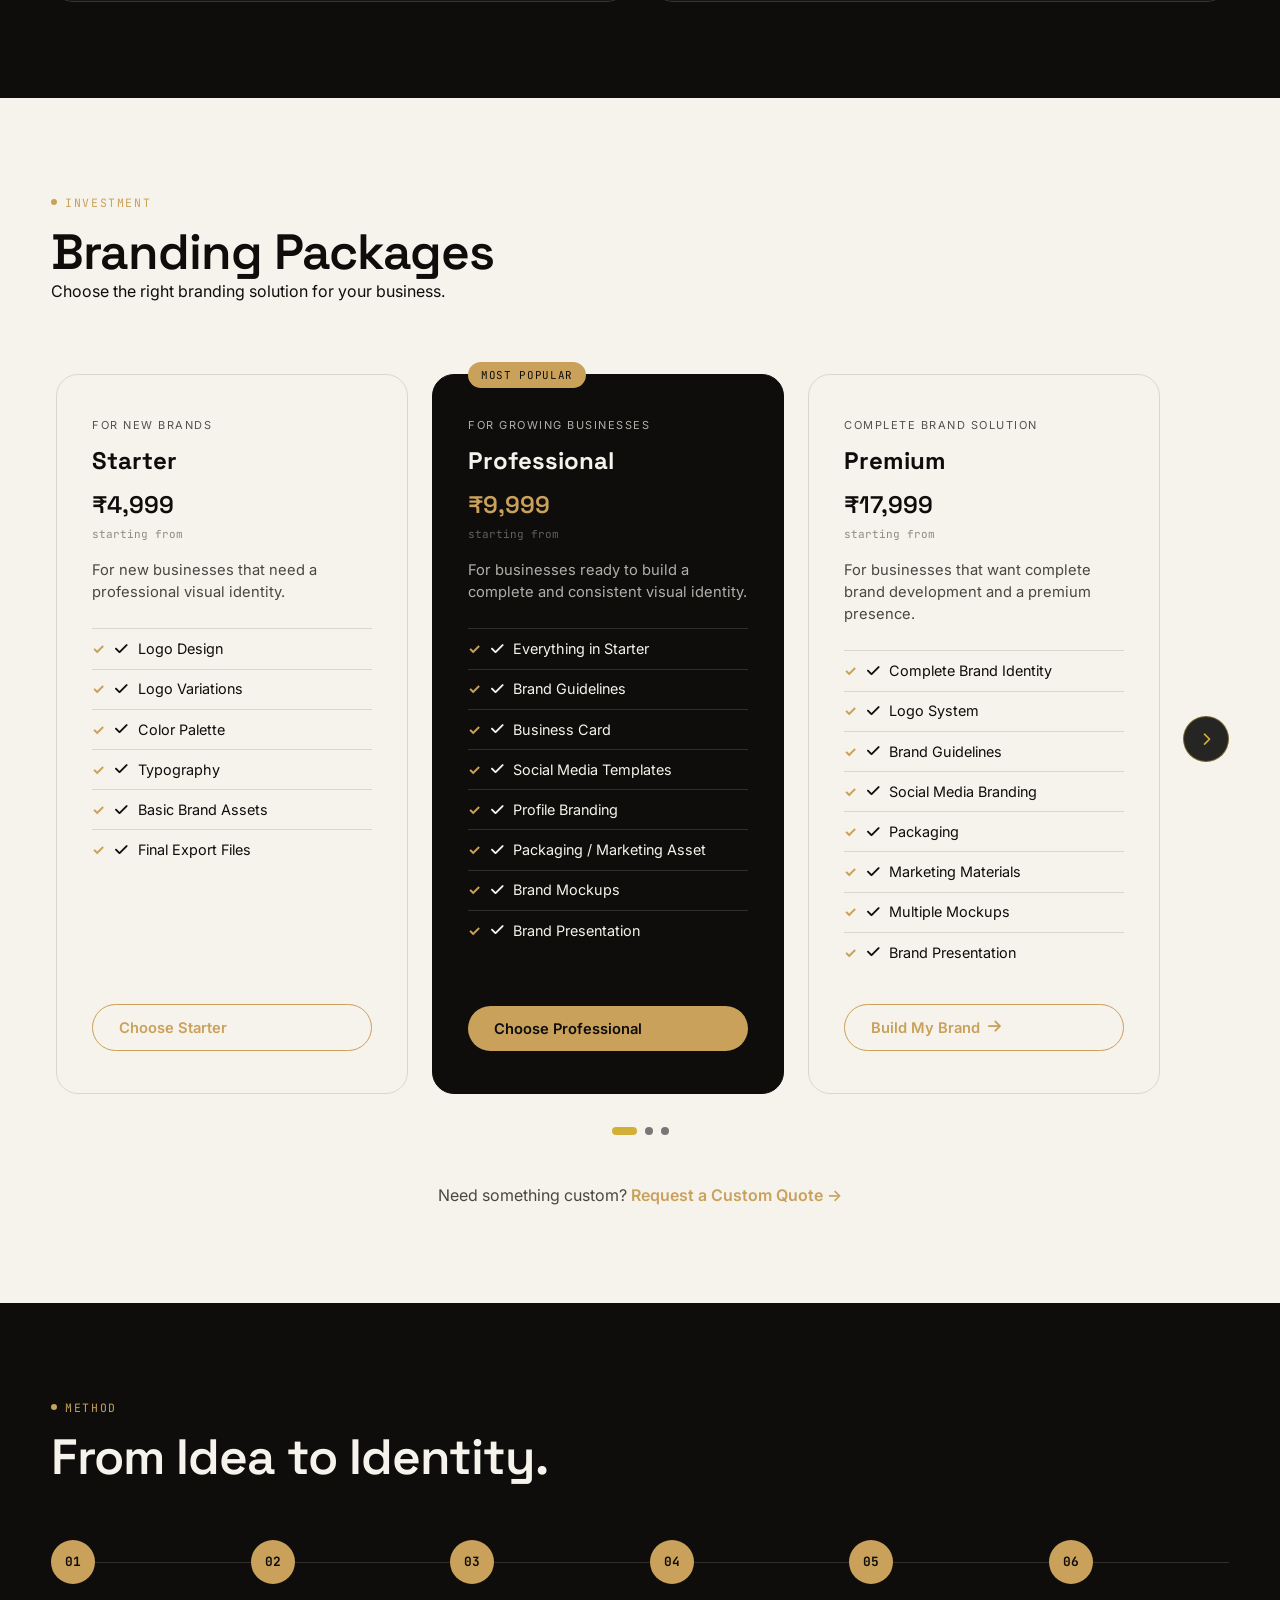
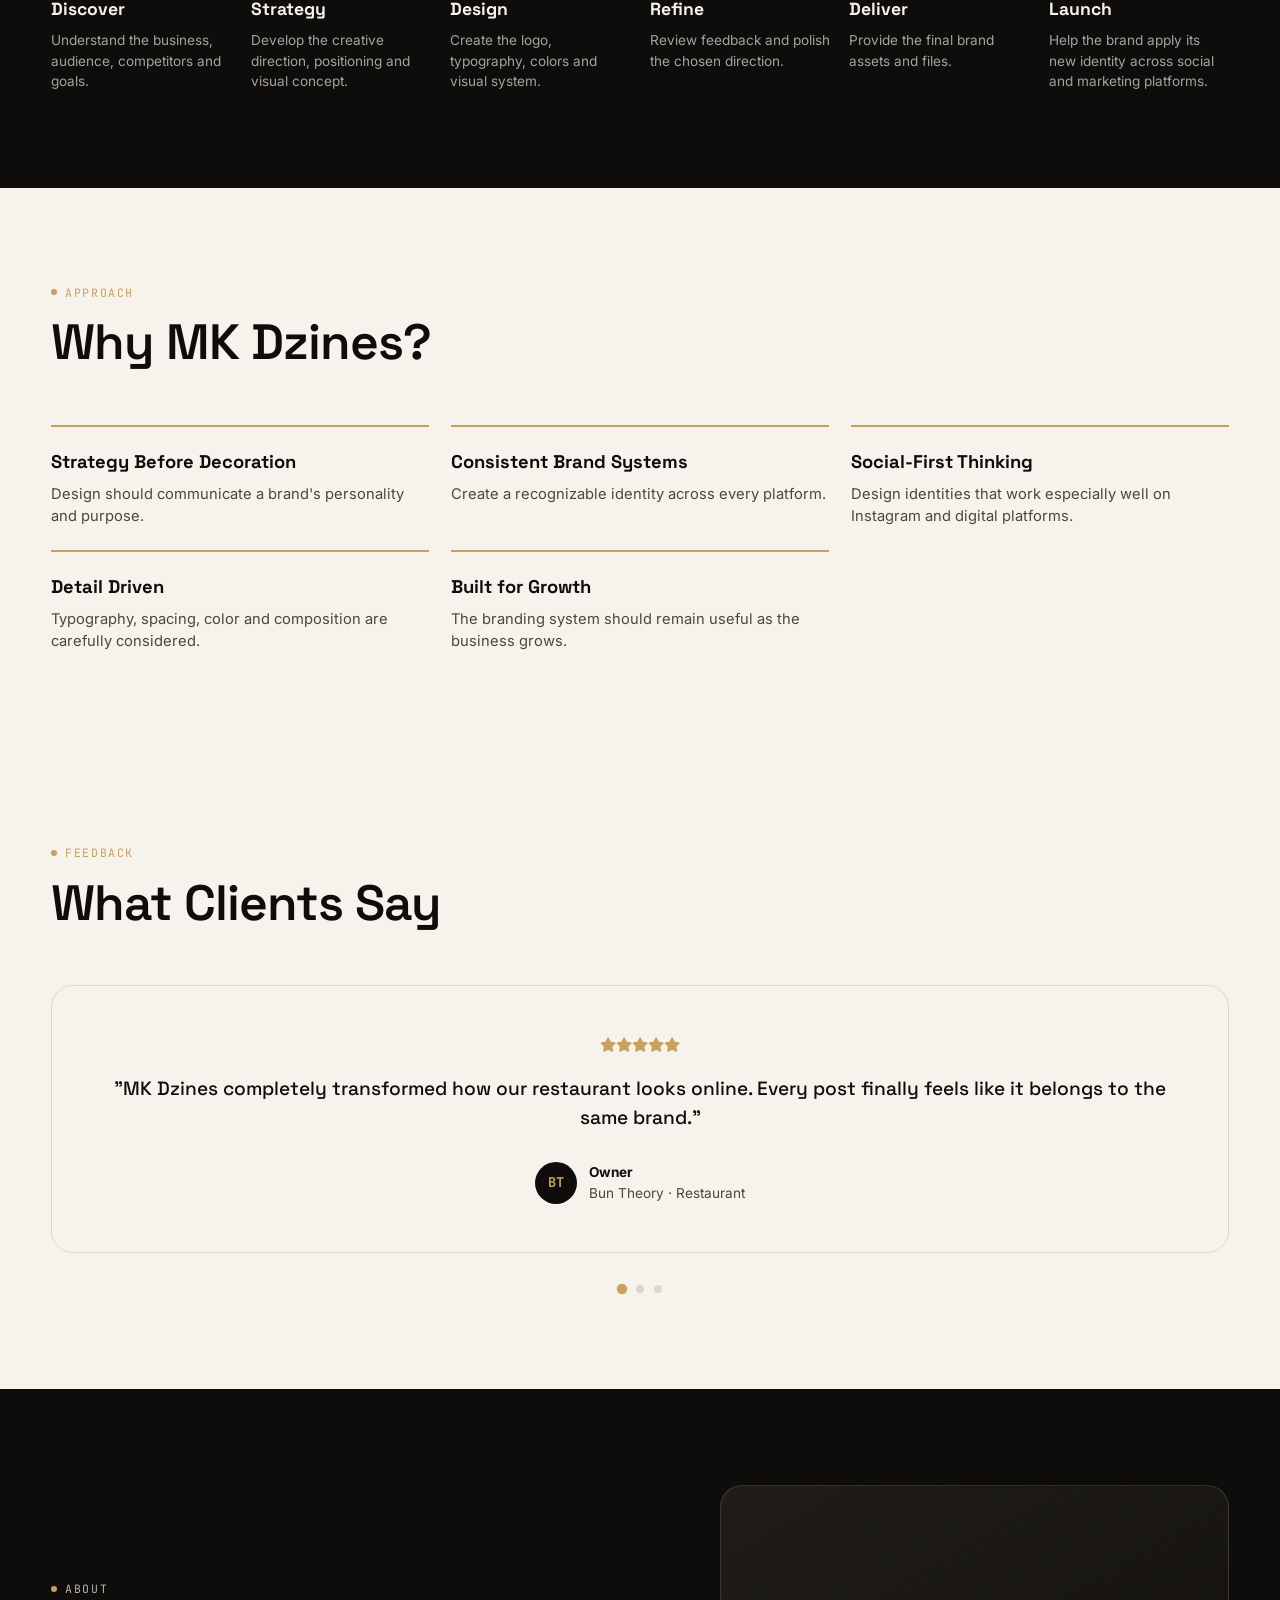
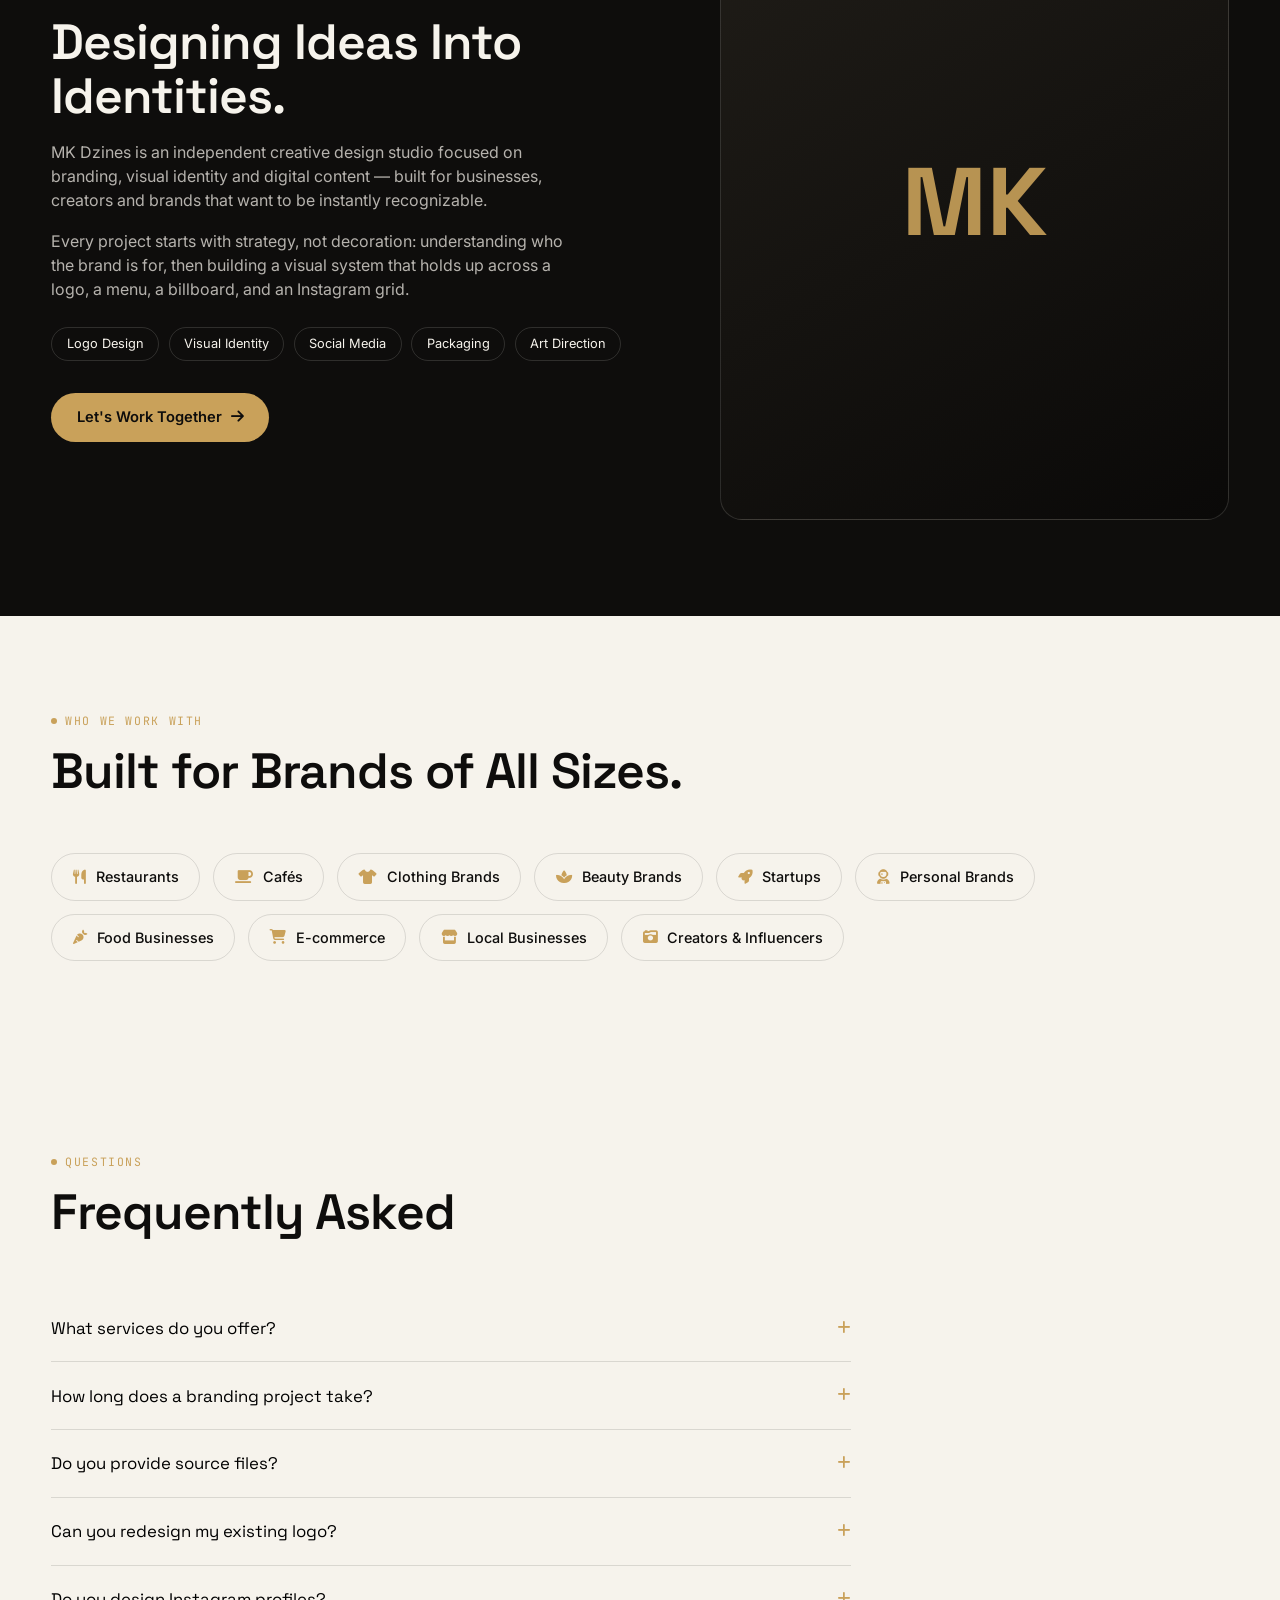
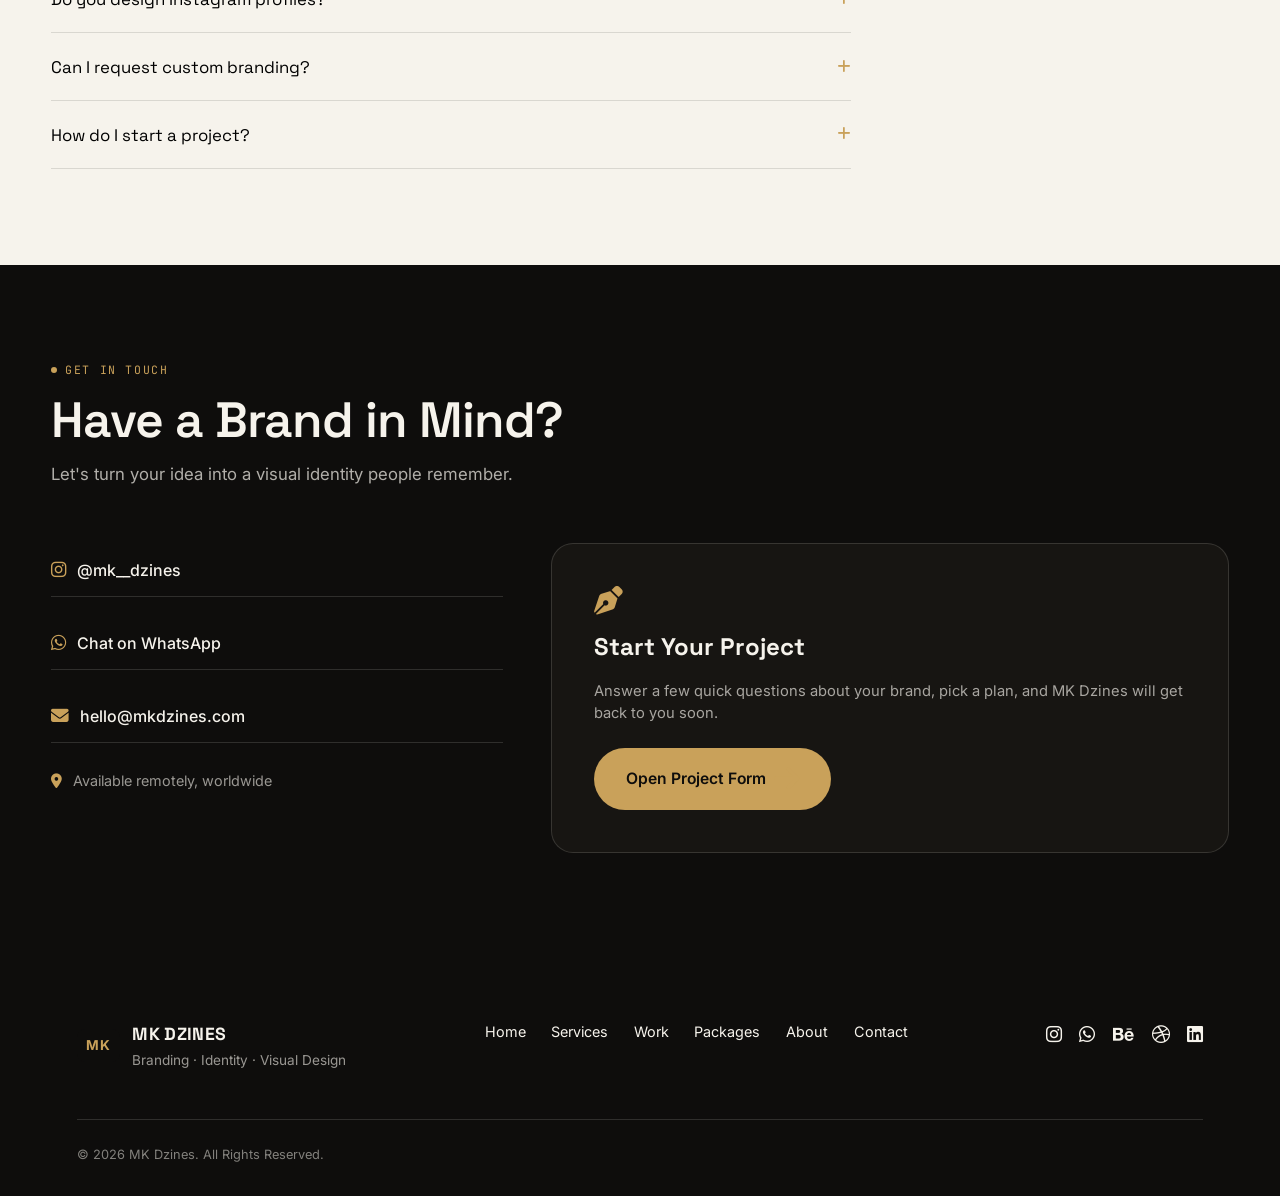
==== commit 71fd75e7: "Update index.html" ====
--- a/index.html
+++ b/index.html
@@ -205,9 +205,9 @@
 
   <div class="packages-slider-wrapper">
 
-    <button class="package-arrow package-prev" type="button" aria-label="Previous package">
+   <!-- <button class="package-arrow package-prev" type="button" aria-label="Previous package">
       <i class="fa-solid fa-chevron-left"></i>
-    </button>
+    </button>-->
 
     <div class="packages-slider" id="packagesSlider">
 
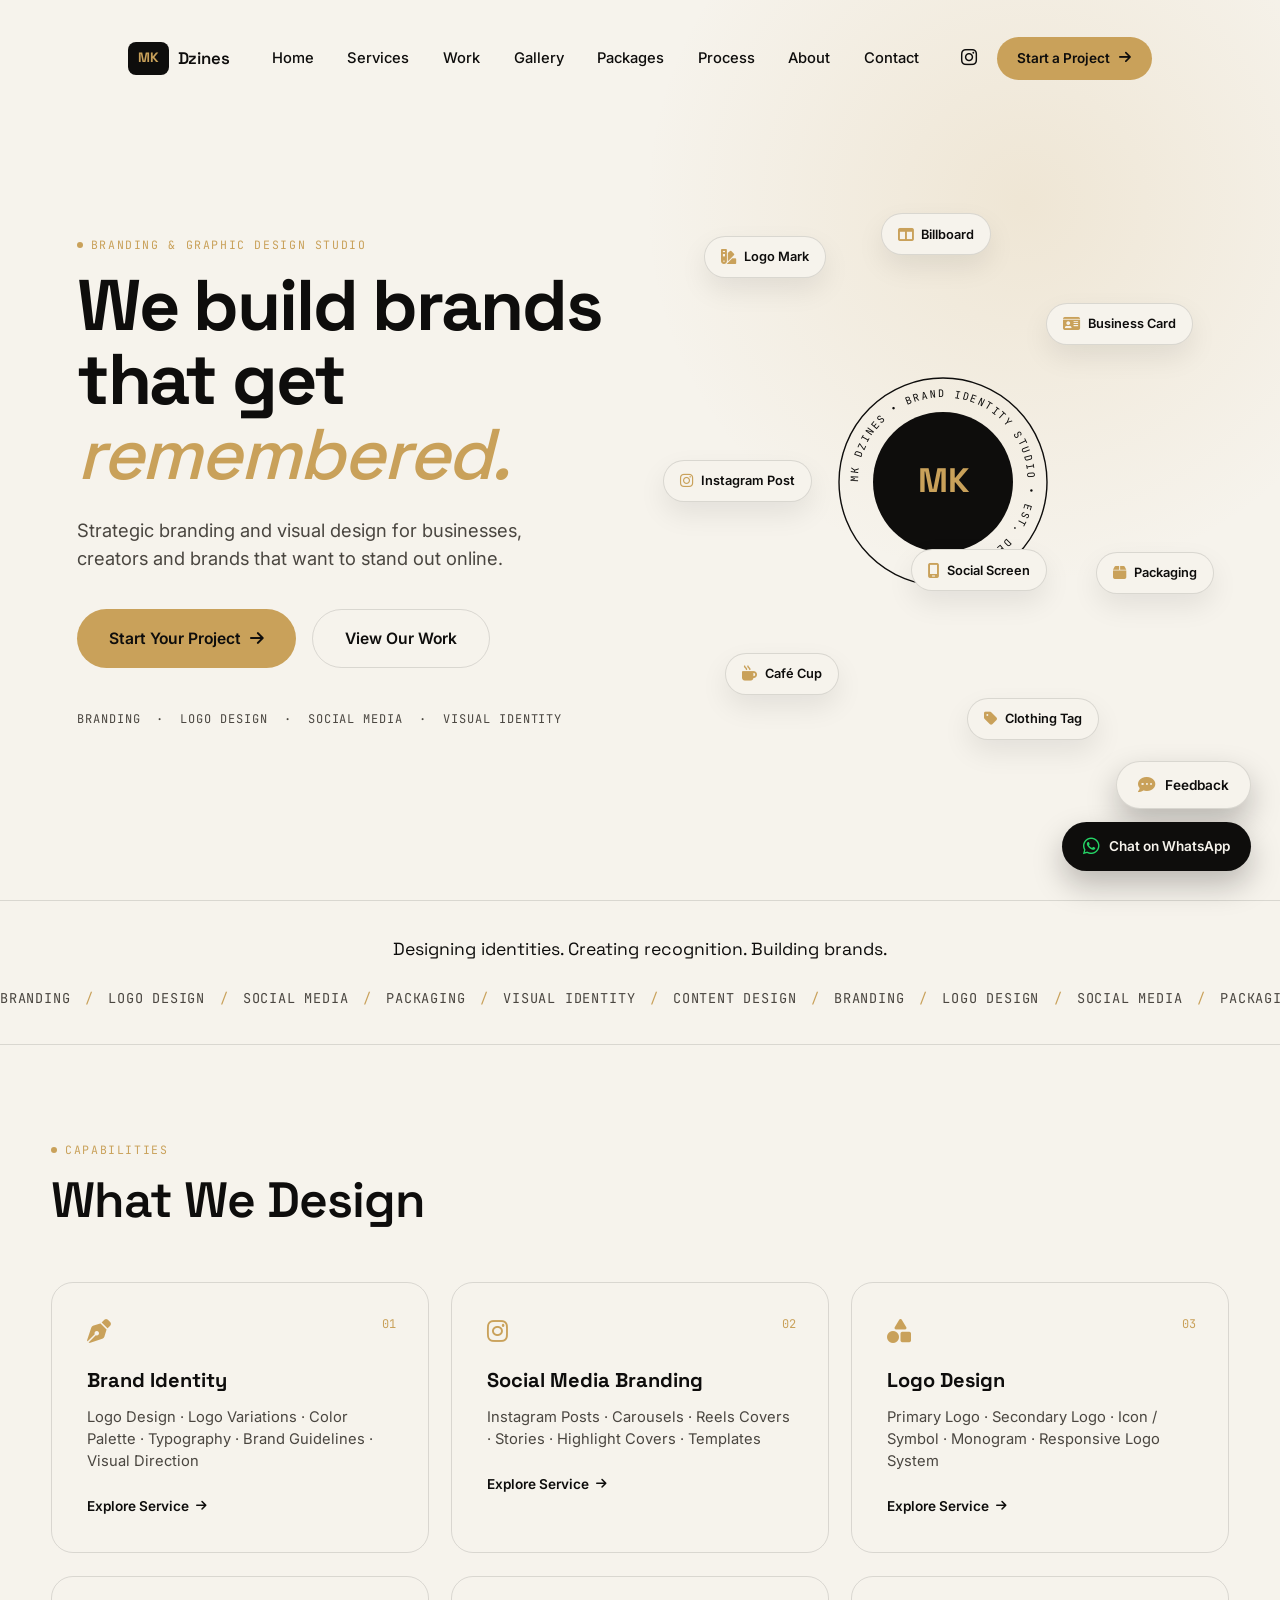
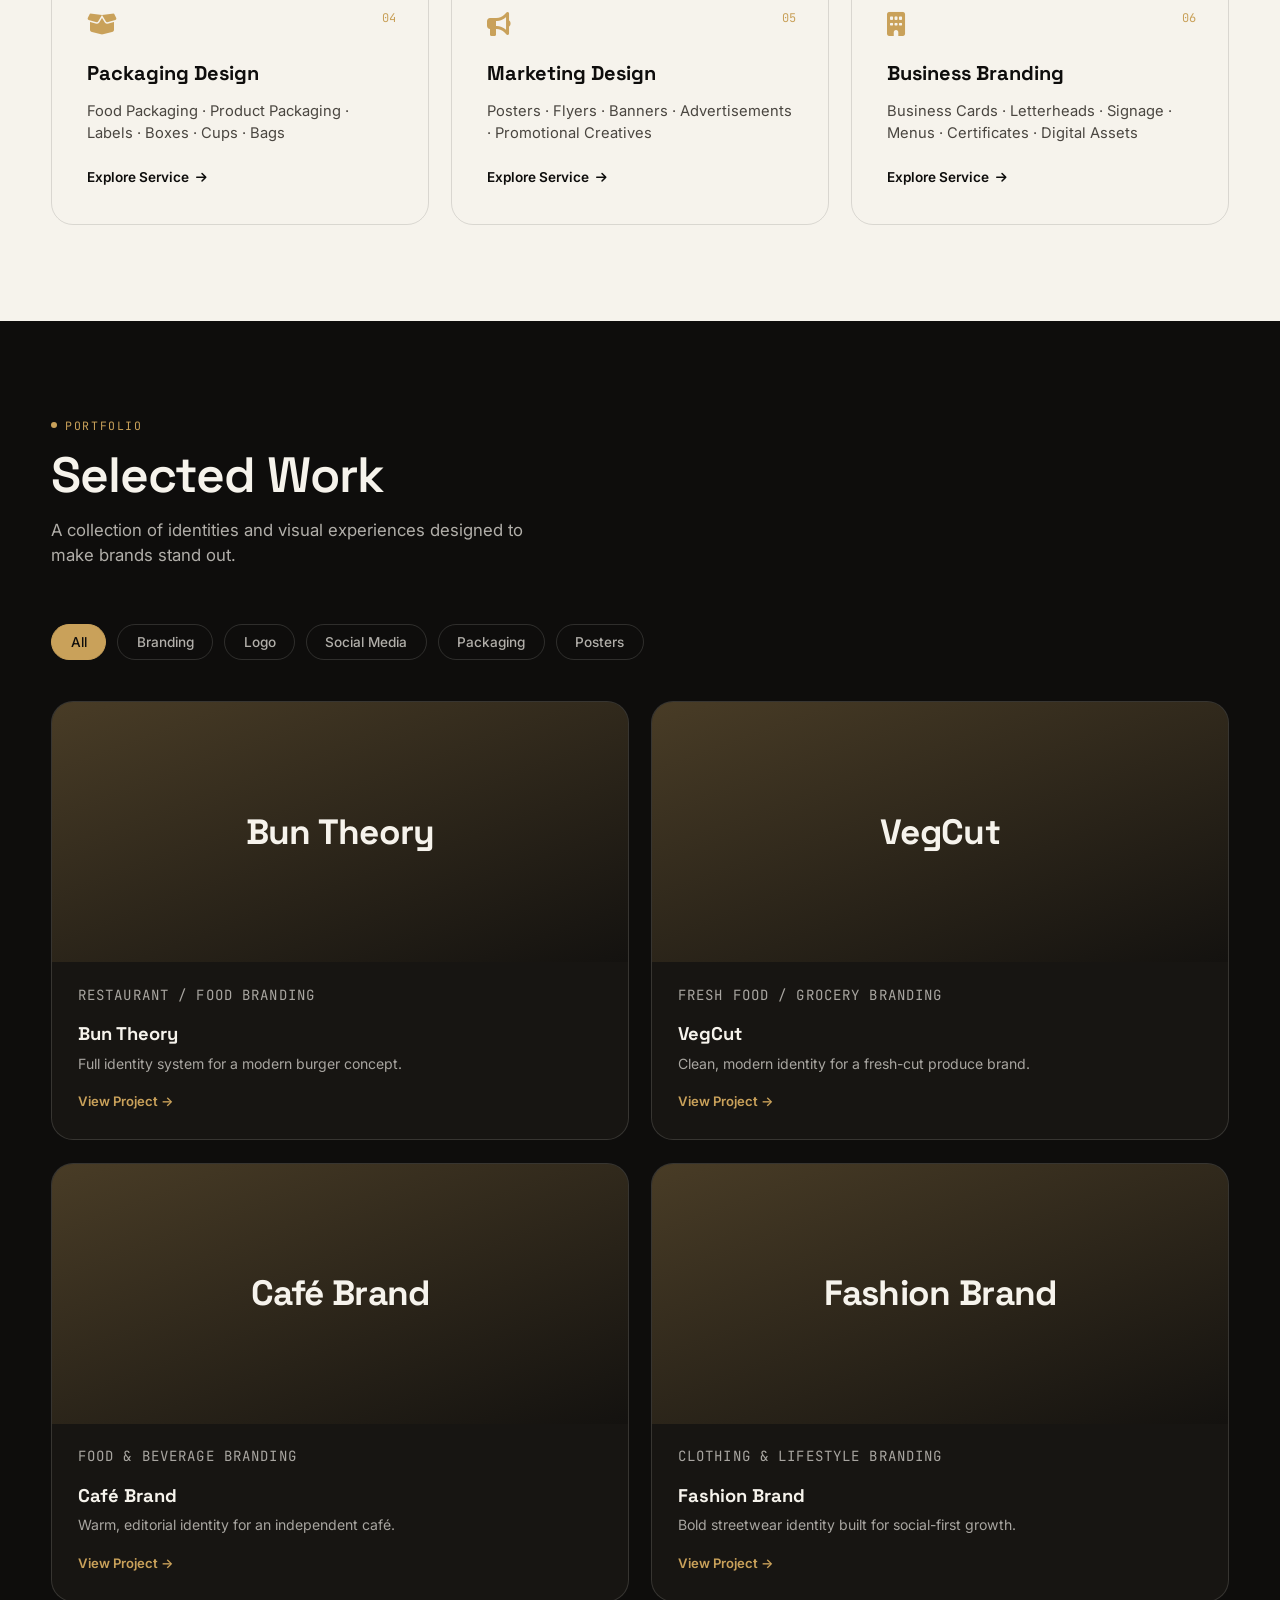
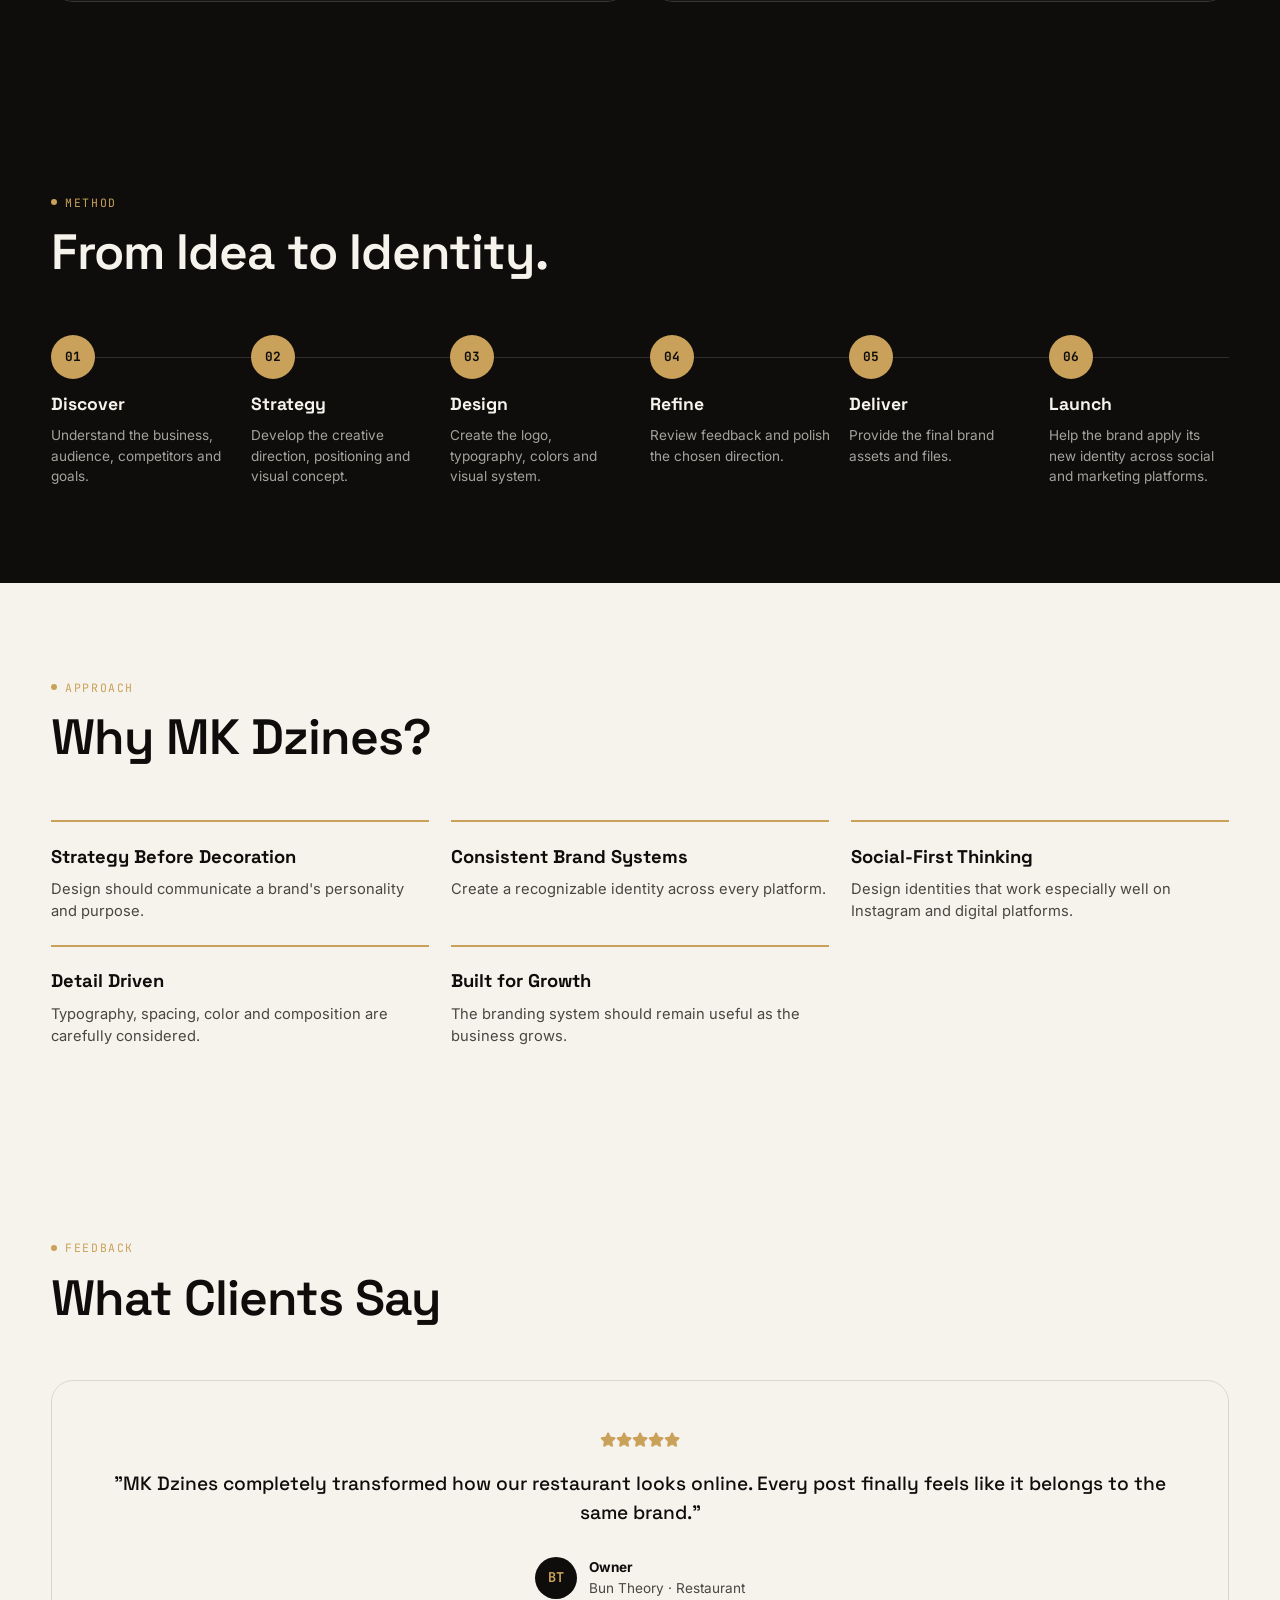
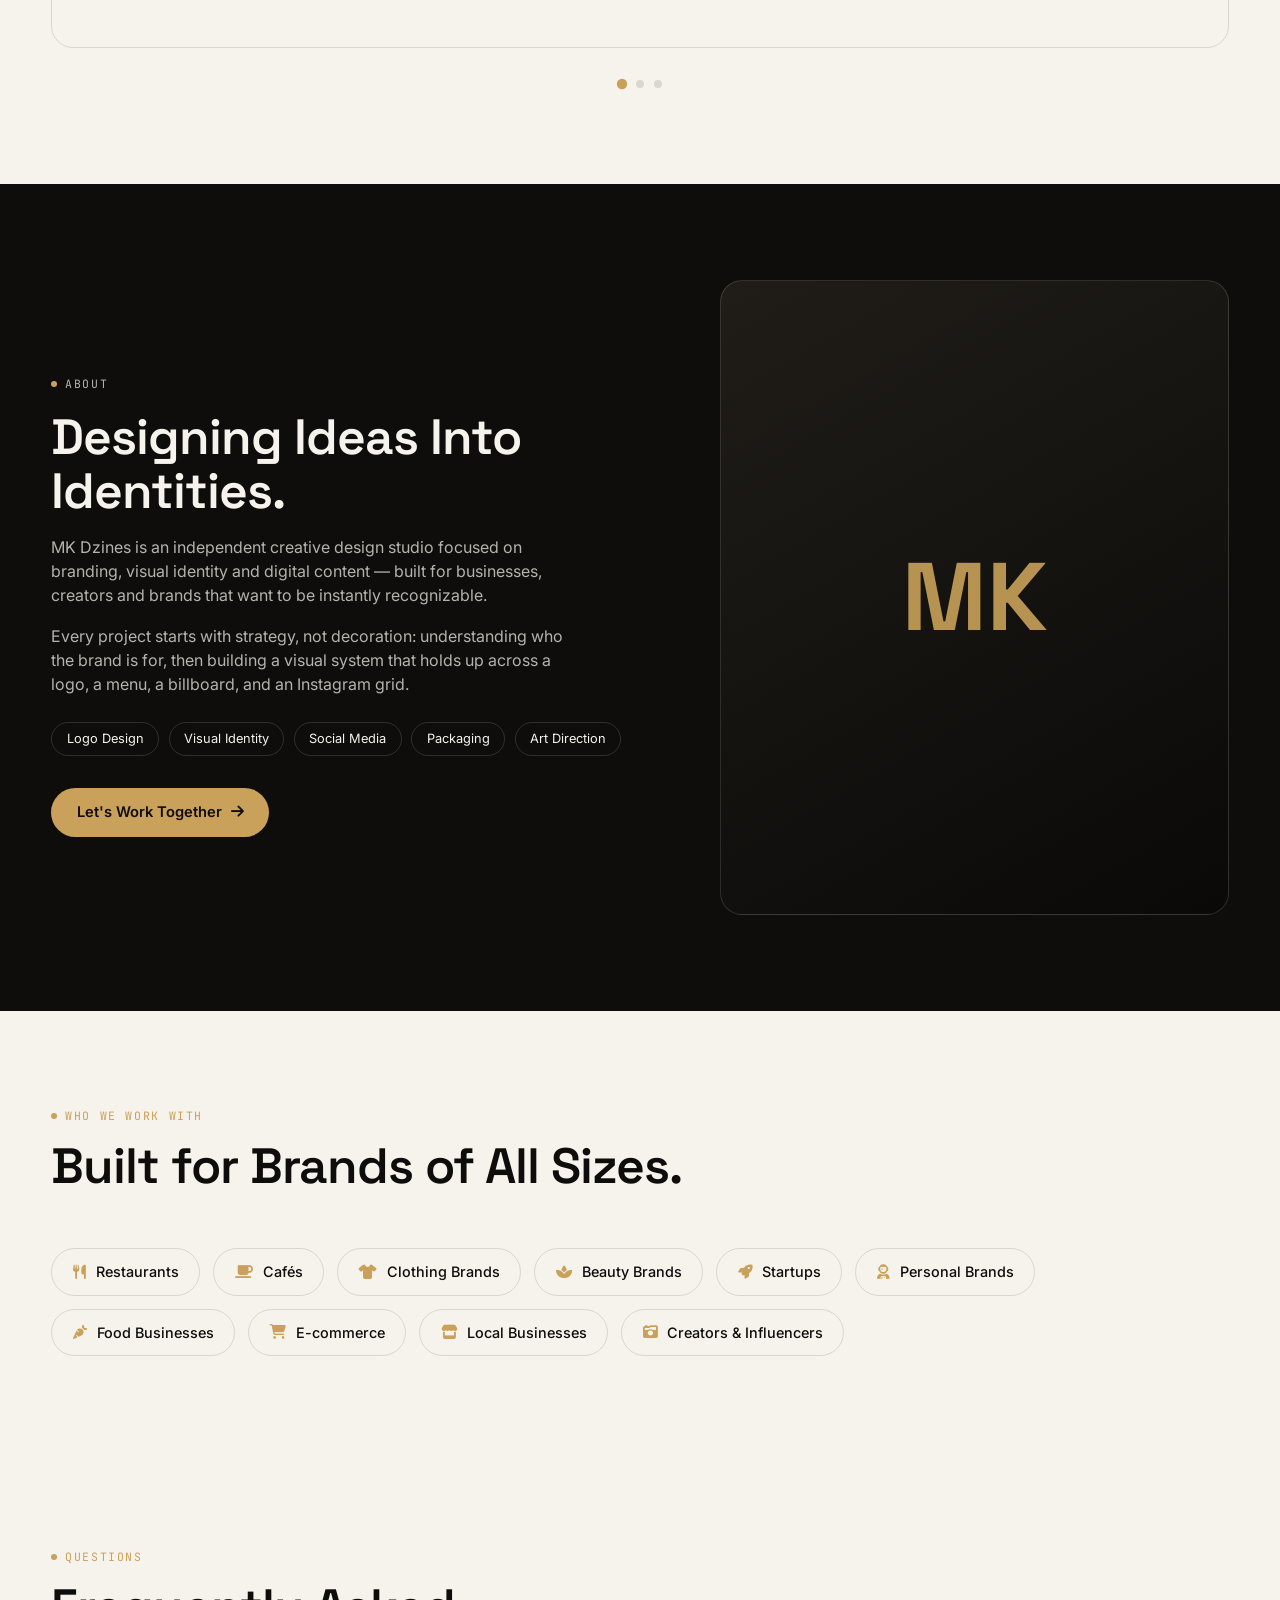
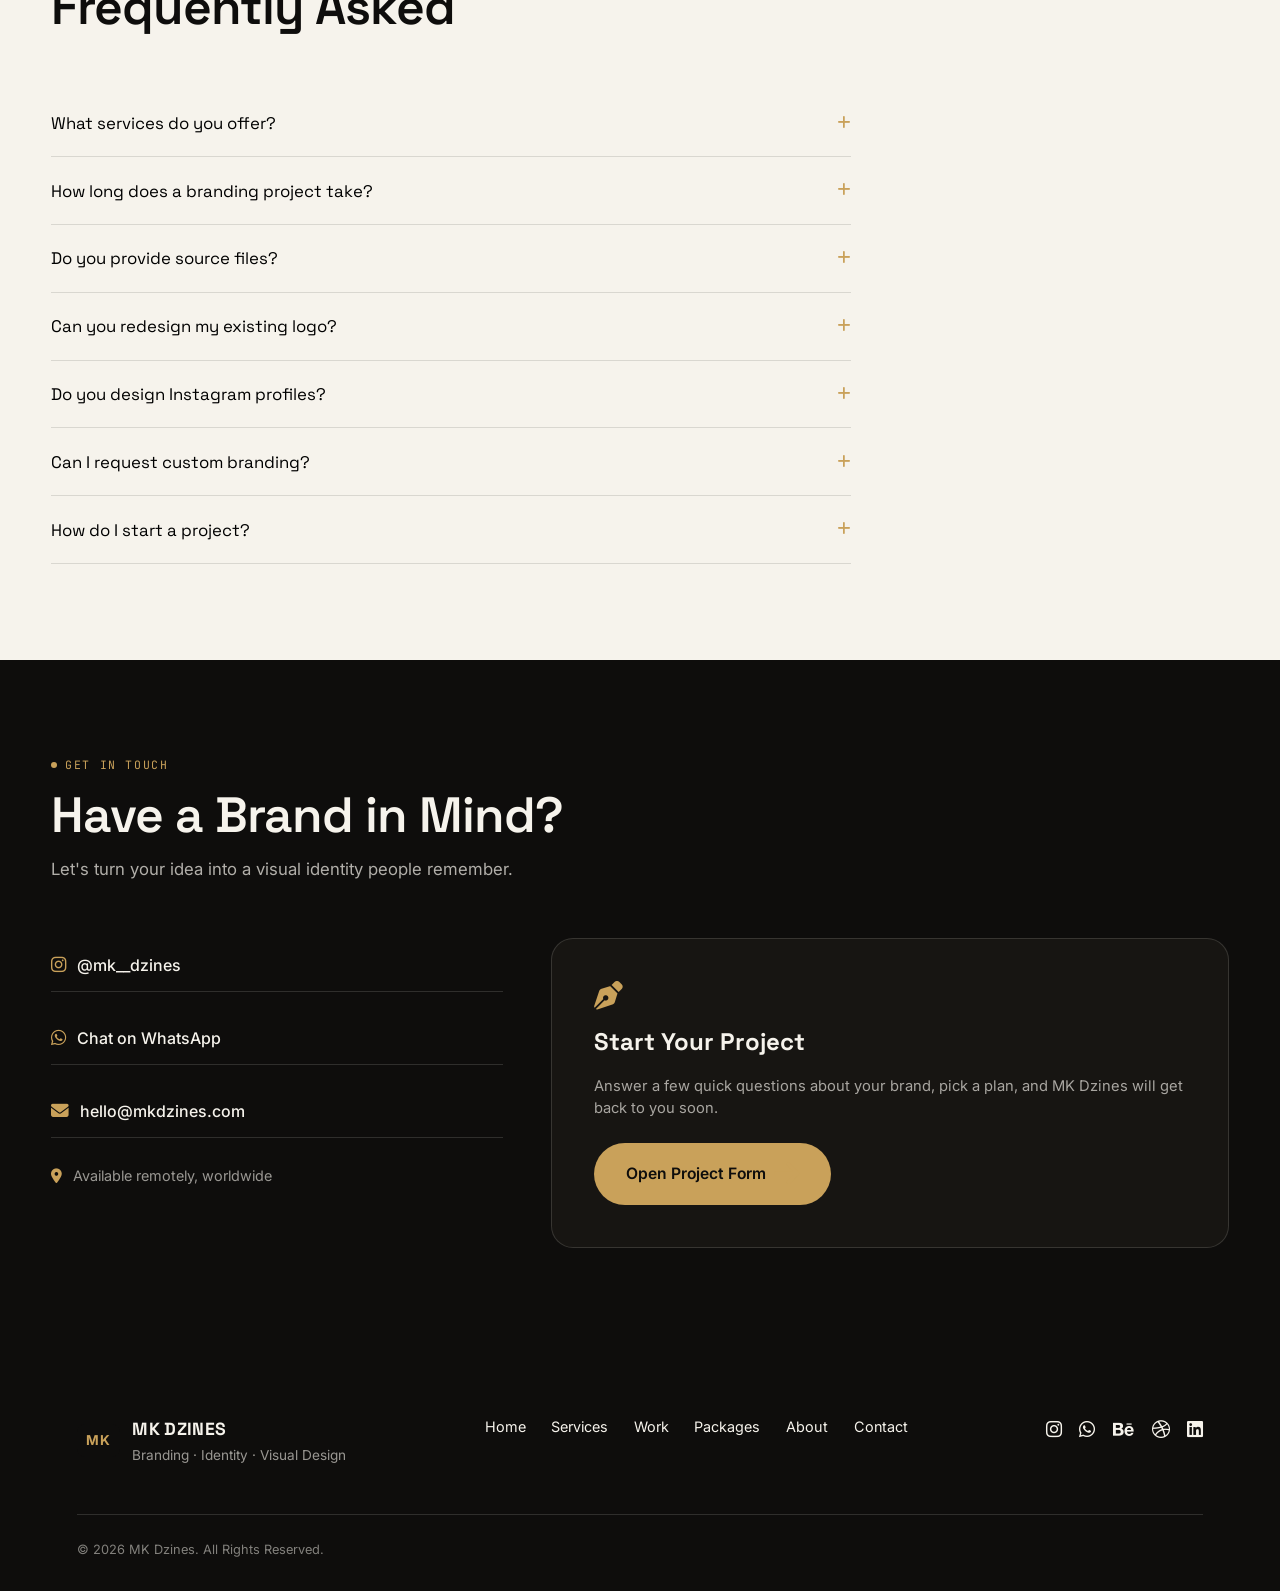
==== commit 58a44c9c: "Update index.html" ====
--- a/index.html
+++ b/index.html
@@ -189,393 +189,6 @@
 </section>
 
 
-<!-- ===== BRANDING PACKAGES SLIDER ===== -->
-<section class="section" id="packages">
-
-  <div class="section-head">
-    <p class="eyebrow">
-      <span class="eyebrow-dot"></span>
-      Investment
-    </p>
-    <h2 class="section-title">Branding Packages</h2>
-    <p class="section-subtitle">
-      Choose the right branding solution for your business.
-    </p>
-  </div>
-
-  <div class="packages-slider-wrapper">
-
-   <!-- <button class="package-arrow package-prev" type="button" aria-label="Previous package">
-      <i class="fa-solid fa-chevron-left"></i>
-    </button>-->
-
-    <div class="packages-slider" id="packagesSlider">
-
-      <!-- STARTER -->
-      <div class="package-slide">
-        <div class="package-card">
-
-          <span class="package-label">For New Brands</span>
-
-          <h3>Starter</h3>
-
-          <p class="package-price">
-            <span>₹4,999</span>
-            <small>starting from</small>
-          </p>
-
-          <p class="package-desc">
-            For new businesses that need a professional visual identity.
-          </p>
-
-          <ul>
-            <li><i class="fa-solid fa-check"></i> Logo Design</li>
-            <li><i class="fa-solid fa-check"></i> Logo Variations</li>
-            <li><i class="fa-solid fa-check"></i> Color Palette</li>
-            <li><i class="fa-solid fa-check"></i> Typography</li>
-            <li><i class="fa-solid fa-check"></i> Basic Brand Assets</li>
-            <li><i class="fa-solid fa-check"></i> Final Export Files</li>
-          </ul>
-
-          <button
-            type="button"
-            class="btn btn-outline-gold pkg-btn"
-            data-pkg="starter">
-            Choose Starter
-          </button>
-
-        </div>
-      </div>
-
-
-      <!-- PROFESSIONAL -->
-      <div class="package-slide">
-        <div class="package-card package-featured">
-
-          <span class="package-badge">Most Popular</span>
-          <span class="package-label">For Growing Businesses</span>
-
-          <h3>Professional</h3>
-
-          <p class="package-price">
-            <span>₹9,999</span>
-            <small>starting from</small>
-          </p>
-
-          <p class="package-desc">
-            For businesses ready to build a complete and consistent visual identity.
-          </p>
-
-          <ul>
-            <li><i class="fa-solid fa-check"></i> Everything in Starter</li>
-            <li><i class="fa-solid fa-check"></i> Brand Guidelines</li>
-            <li><i class="fa-solid fa-check"></i> Business Card</li>
-            <li><i class="fa-solid fa-check"></i> Social Media Templates</li>
-            <li><i class="fa-solid fa-check"></i> Profile Branding</li>
-            <li><i class="fa-solid fa-check"></i> Packaging / Marketing Asset</li>
-            <li><i class="fa-solid fa-check"></i> Brand Mockups</li>
-            <li><i class="fa-solid fa-check"></i> Brand Presentation</li>
-          </ul>
-
-          <button
-            type="button"
-            class="btn btn-gold pkg-btn"
-            data-pkg="professional">
-            Choose Professional
-          </button>
-
-        </div>
-      </div>
-
-
-      <!-- PREMIUM -->
-      <div class="package-slide">
-        <div class="package-card">
-
-          <span class="package-label">Complete Brand Solution</span>
-
-          <h3>Premium</h3>
-
-          <p class="package-price">
-            <span>₹17,999</span>
-            <small>starting from</small>
-          </p>
-
-          <p class="package-desc">
-            For businesses that want complete brand development and a premium presence.
-          </p>
-
-          <ul>
-            <li><i class="fa-solid fa-check"></i> Complete Brand Identity</li>
-            <li><i class="fa-solid fa-check"></i> Logo System</li>
-            <li><i class="fa-solid fa-check"></i> Brand Guidelines</li>
-            <li><i class="fa-solid fa-check"></i> Social Media Branding</li>
-            <li><i class="fa-solid fa-check"></i> Packaging</li>
-            <li><i class="fa-solid fa-check"></i> Marketing Materials</li>
-            <li><i class="fa-solid fa-check"></i> Multiple Mockups</li>
-            <li><i class="fa-solid fa-check"></i> Brand Presentation</li>
-          </ul>
-
-          <button
-            type="button"
-            class="btn btn-outline-gold pkg-btn"
-            data-pkg="premium">
-            Build My Brand
-            <i class="fa-solid fa-arrow-right"></i>
-          </button>
-
-        </div>
-      </div>
-
-    </div>
-
-    <button class="package-arrow package-next" type="button" aria-label="Next package">
-      <i class="fa-solid fa-chevron-right"></i>
-    </button>
-
-  </div>
-
-  <!-- Slider dots -->
-  <div class="package-dots" id="packageDots">
-    <button class="active" data-slide="0"></button>
-    <button data-slide="1"></button>
-    <button data-slide="2"></button>
-  </div>
-
-  <p class="custom-quote">
-    Need something custom?
-    <a href="#" class="js-open-project" data-pkg="custom">
-      Request a Custom Quote →
-    </a>
-  </p>
-
-</section>
-
-<style>
-/* ===== PACKAGES SLIDER ===== */
-
-.packages-slider-wrapper {
-  position: relative;
-  width: 100%;
-  display: flex;
-  align-items: center;
-  gap: 18px;
-}
-
-.packages-slider {
-  display: flex;
-  gap: 24px;
-  width: 100%;
-  overflow-x: auto;
-  scroll-behavior: smooth;
-  scroll-snap-type: x mandatory;
-  scrollbar-width: none;
-  padding: 15px 5px 25px;
-}
-
-.packages-slider::-webkit-scrollbar {
-  display: none;
-}
-
-.package-slide {
-  flex: 0 0 calc((100% - 48px) / 3);
-  scroll-snap-align: center;
-}
-
-.package-arrow {
-  width: 46px;
-  height: 46px;
-  min-width: 46px;
-  border: 1px solid rgba(212, 175, 55, 0.45);
-  background: rgba(15, 15, 15, 0.9);
-  color: #d4af37;
-  border-radius: 50%;
-  cursor: pointer;
-  transition: 0.3s ease;
-  z-index: 5;
-}
-
-.package-arrow:hover {
-  transform: scale(1.08);
-  background: #d4af37;
-  color: #111;
-}
-
-.package-card {
-  height: 100%;
-  display: flex;
-  flex-direction: column;
-}
-
-.package-card ul {
-  flex: 1;
-}
-
-.package-card .pkg-btn {
-  margin-top: auto;
-}
-
-.package-label {
-  display: inline-block;
-  font-size: 11px;
-  text-transform: uppercase;
-  letter-spacing: 1.5px;
-  margin-bottom: 10px;
-  opacity: 0.7;
-}
-
-.package-price small {
-  display: block;
-  font-size: 11px;
-  font-weight: 400;
-  opacity: 0.6;
-  margin-top: 3px;
-}
-
-.package-dots {
-  display: flex;
-  justify-content: center;
-  gap: 8px;
-  margin: 8px 0 25px;
-}
-
-.package-dots button {
-  width: 8px;
-  height: 8px;
-  padding: 0;
-  border: 0;
-  border-radius: 50%;
-  background: #777;
-  cursor: pointer;
-  transition: 0.3s ease;
-}
-
-.package-dots button.active {
-  width: 25px;
-  border-radius: 10px;
-  background: #d4af37;
-}
-
-
-/* ===== TABLET ===== */
-
-@media (max-width: 1000px) {
-
-  .package-slide {
-    flex: 0 0 calc((100% - 24px) / 2);
-  }
-
-}
-
-
-/* ===== MOBILE ===== */
-
-@media (max-width: 650px) {
-
-  .packages-slider-wrapper {
-    gap: 8px;
-  }
-
-  .packages-slider {
-    gap: 15px;
-    padding-left: 3px;
-    padding-right: 3px;
-  }
-
-  .package-slide {
-    flex: 0 0 100%;
-  }
-
-  .package-arrow {
-    width: 38px;
-    height: 38px;
-    min-width: 38px;
-    font-size: 12px;
-  }
-
-}</style>
-
-<script>
-const packagesSlider = document.getElementById("packagesSlider");
-const packageSlides = document.querySelectorAll(".package-slide");
-const prevPackage = document.querySelector(".package-prev");
-const nextPackage = document.querySelector(".package-next");
-const packageDots = document.querySelectorAll("#packageDots button");
-
-let currentPackage = 0;
-
-function getPackageWidth() {
-  const slide = packageSlides[0];
-
-  if (!slide) return 0;
-
-  const gap = parseFloat(
-    getComputedStyle(packagesSlider).gap
-  ) || 0;
-
-  return slide.offsetWidth + gap;
-}
-
-function goToPackage(index) {
-
-  if (index < 0) {
-    index = packageSlides.length - 1;
-  }
-
-  if (index >= packageSlides.length) {
-    index = 0;
-  }
-
-  currentPackage = index;
-
-  packagesSlider.scrollTo({
-    left: getPackageWidth() * currentPackage,
-    behavior: "smooth"
-  });
-
-  packageDots.forEach((dot, i) => {
-    dot.classList.toggle("active", i === currentPackage);
-  });
-}
-
-prevPackage.addEventListener("click", () => {
-  goToPackage(currentPackage - 1);
-});
-
-nextPackage.addEventListener("click", () => {
-  goToPackage(currentPackage + 1);
-});
-
-packageDots.forEach((dot, index) => {
-  dot.addEventListener("click", () => {
-    goToPackage(index);
-  });
-});
-
-
-/* Update active dot when user swipes */
-packagesSlider.addEventListener("scroll", () => {
-
-  const width = getPackageWidth();
-
-  if (!width) return;
-
-  const index = Math.round(
-    packagesSlider.scrollLeft / width
-  );
-
-  if (index !== currentPackage) {
-
-    currentPackage = index;
-
-    packageDots.forEach((dot, i) => {
-      dot.classList.toggle("active", i === currentPackage);
-    });
-
-  }
-
-});
-</script>
 
 <!-- ===== PROCESS ===== -->
 <section class="section section-dark" id="process">
